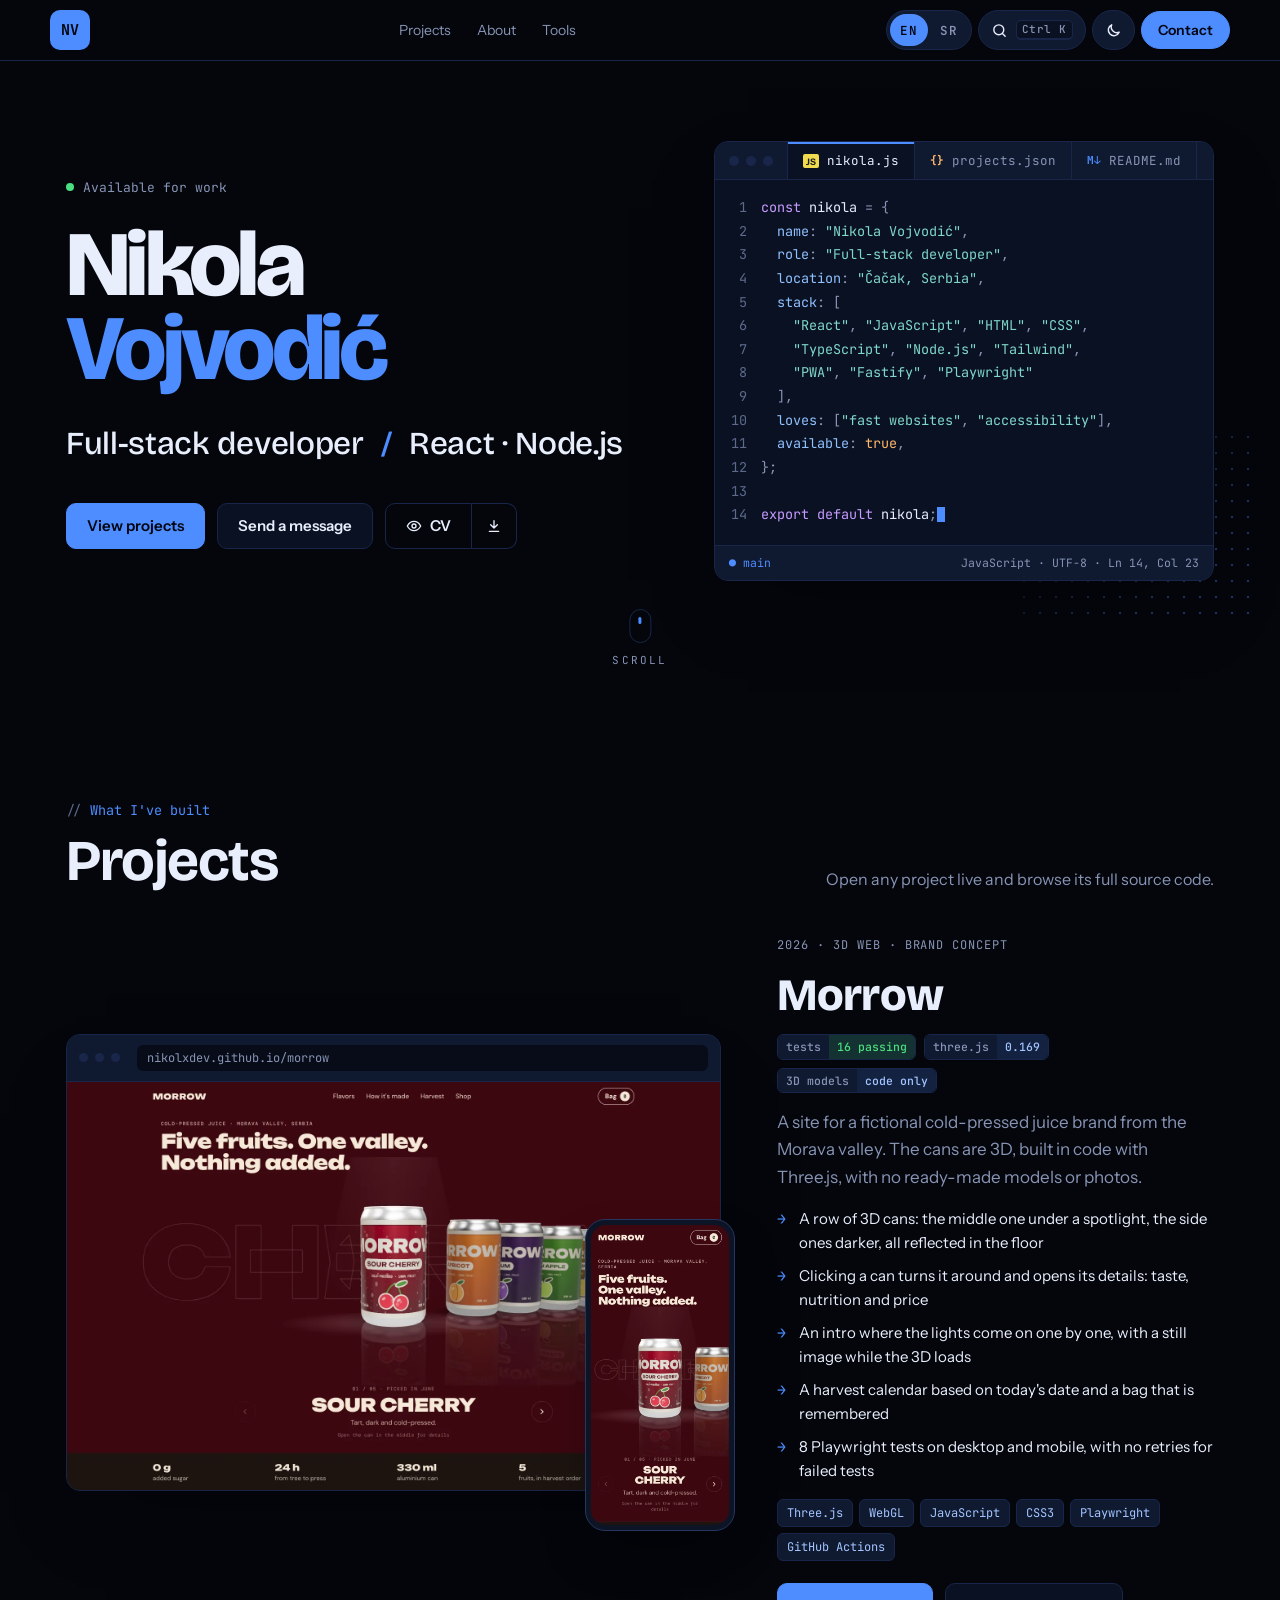
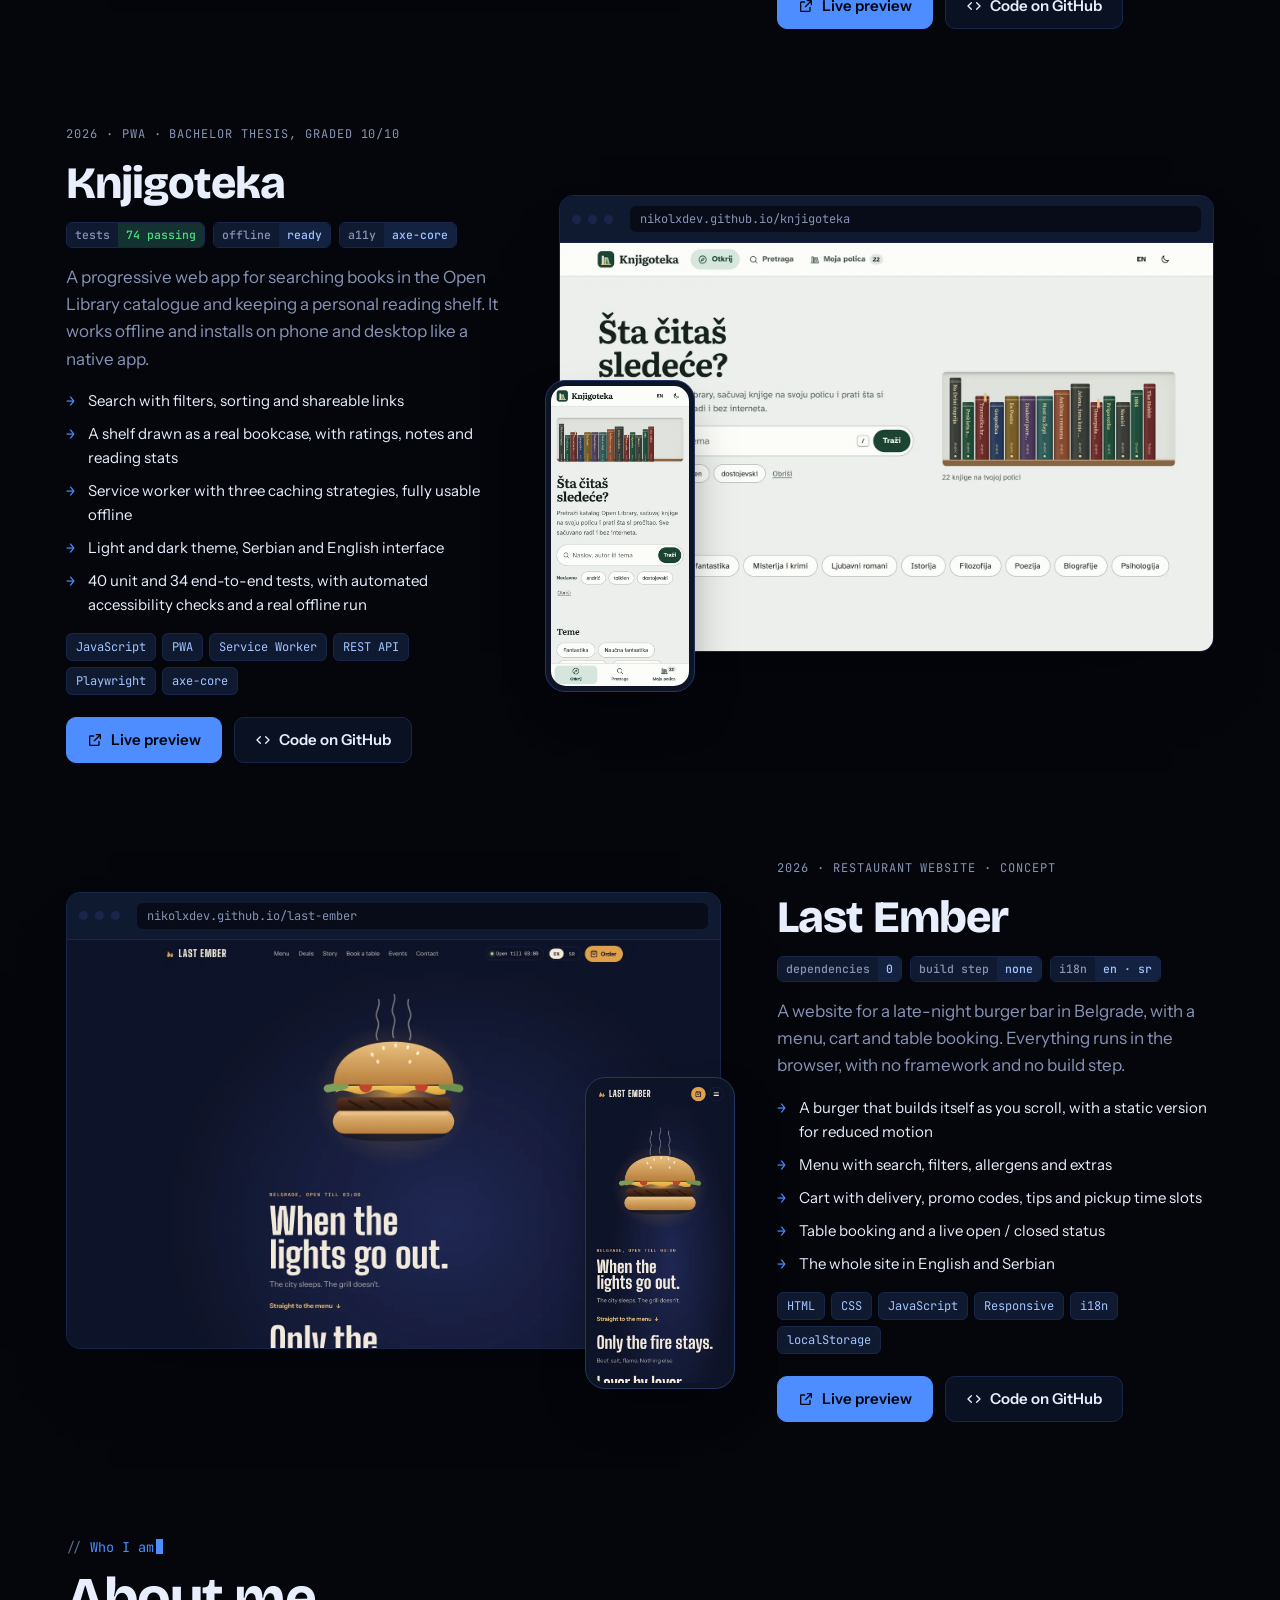
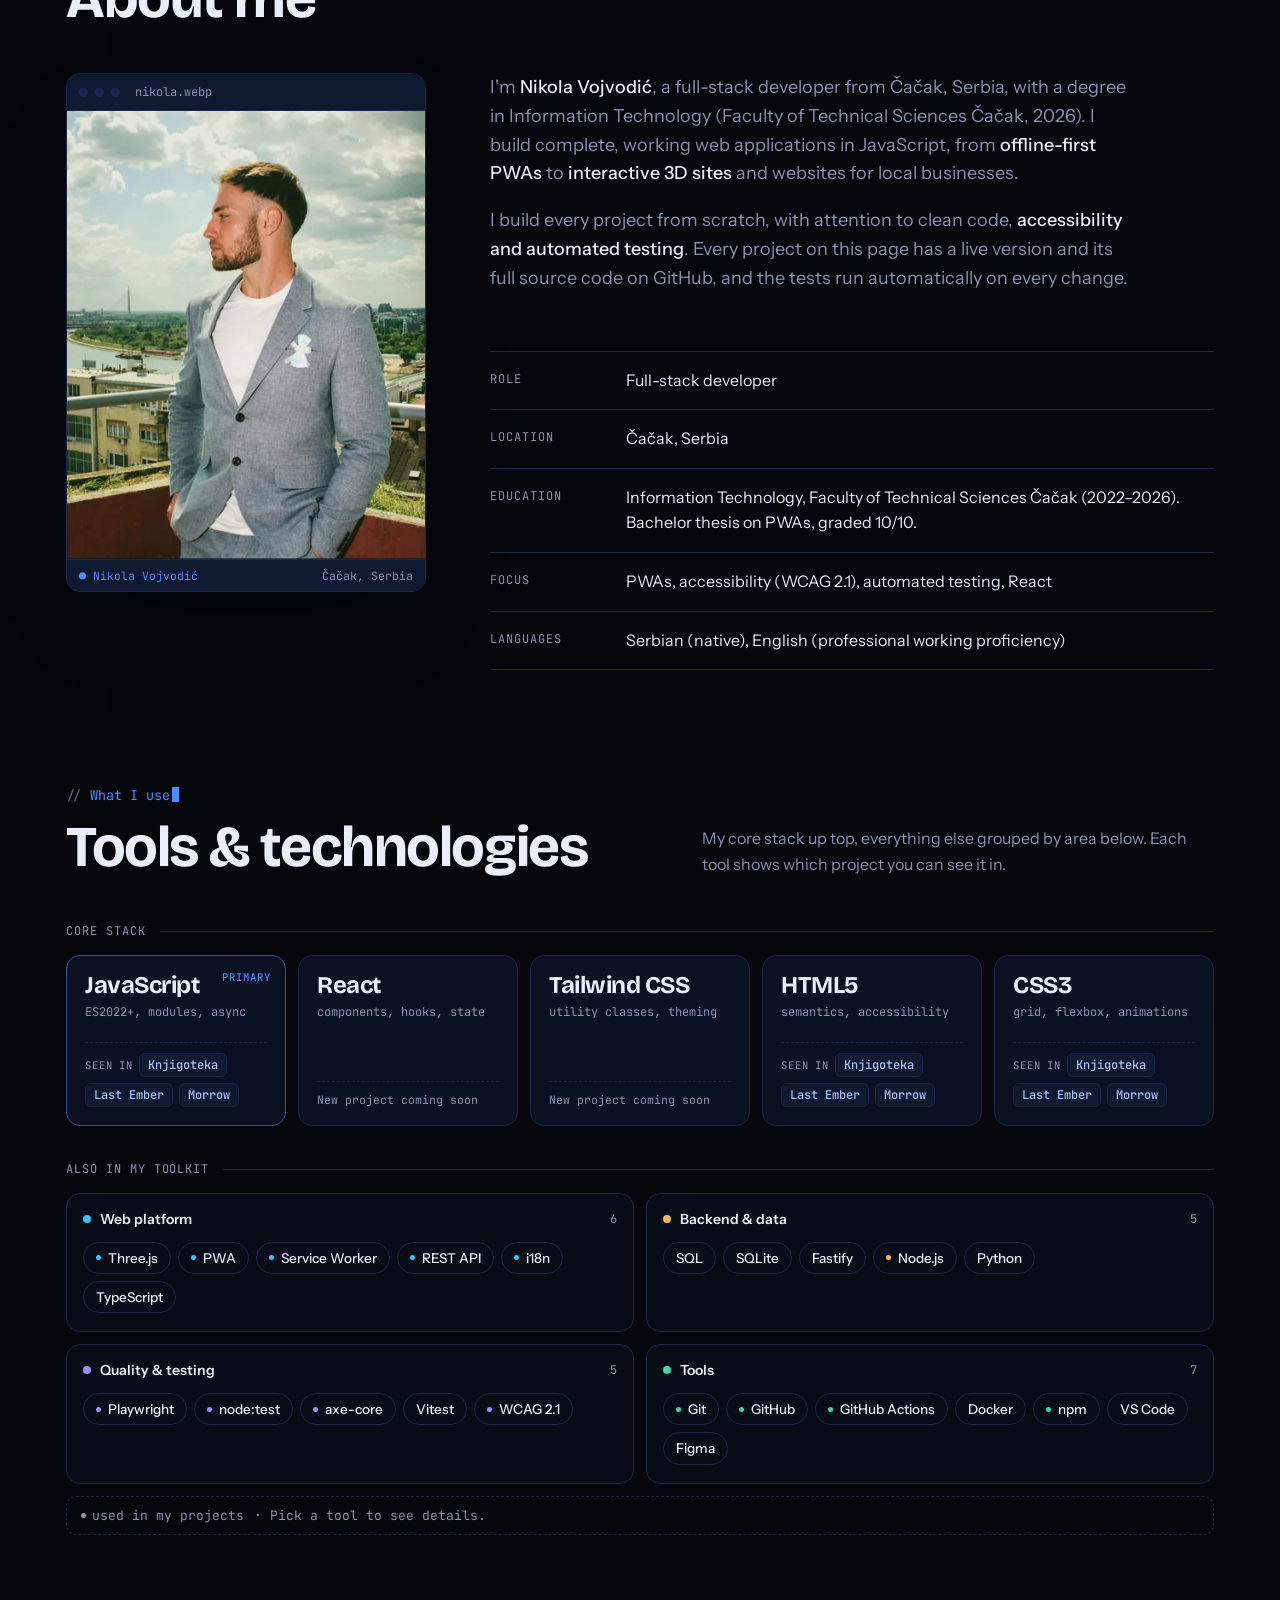
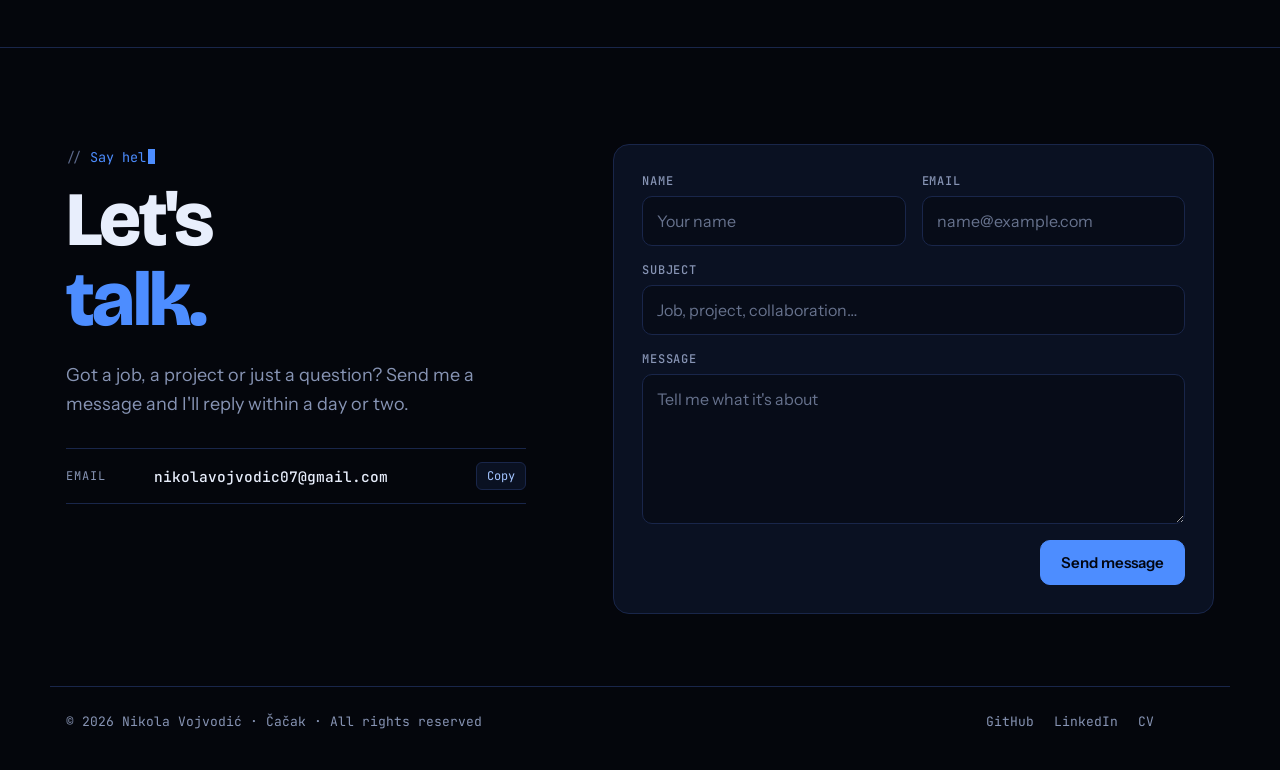
==== index.html @ 1911fdf3 "Update SEO, favicon, CV and README" ====
<!doctype html>
<!-- © 2026 Nikola Vojvodić · https://nikolxdev.github.io/ · All rights reserved, see LICENSE. [nv:75f96b7b26] -->
<html lang="en" data-mode="dark">
<head>
<meta charset="utf-8">
<meta name="viewport" content="width=device-width, initial-scale=1, viewport-fit=cover">
<title>Nikola Vojvodić · Full-stack developer</title>
<meta name="description" content="Nikola Vojvodić, full-stack developer from Serbia. Live projects with full source code: Morrow, Knjigoteka and Last Ember.">
<meta name="google-site-verification" content="Bh3VNy-7oIKd7d5yRuIoPFP2IyiJqs6DtbA2yUwRKV8" />
<meta name="author" content="Nikola Vojvodić">
<meta name="copyright" content="© 2026 Nikola Vojvodić. All rights reserved.">
<link rel="license" href="https://github.com/nikolxdev/nikolxdev.github.io/blob/main/LICENSE">
<link rel="canonical" href="https://nikolxdev.github.io/">
<script type="application/ld+json">
{"@context":"https://schema.org","@type":"WebSite","name":"Nikola Vojvodić","alternateName":"Nikola Vojvodić · Full-stack developer","url":"https://nikolxdev.github.io/","author":{"@type":"Person","name":"Nikola Vojvodić","url":"https://nikolxdev.github.io/","sameAs":["https://github.com/nikolxdev"]},"copyrightHolder":{"@type":"Person","name":"Nikola Vojvodić"},"copyrightYear":2026,"license":"https://github.com/nikolxdev/nikolxdev.github.io/blob/main/LICENSE"}
</script>
<meta property="og:type" content="website">
<meta property="og:site_name" content="Nikola Vojvodić">
<meta property="og:url" content="https://nikolxdev.github.io/">
<meta property="og:title" content="Nikola Vojvodić · Full-stack developer">
<meta property="og:description" content="Nikola Vojvodić, full-stack developer from Serbia. Live projects with full source code: Morrow, Knjigoteka and Last Ember.">
<meta property="og:image" content="https://nikolxdev.github.io/img/og.jpg">
<meta property="og:image:type" content="image/jpeg">
<meta property="og:image:width" content="1200">
<meta property="og:image:height" content="630">
<meta property="og:image:alt" content="Nikola Vojvodić, full-stack developer, with a link to nikolxdev.github.io">
<meta property="og:locale" content="en_US">
<meta property="og:locale:alternate" content="sr_RS">
<meta name="twitter:card" content="summary_large_image">
<meta name="twitter:title" content="Nikola Vojvodić · Full-stack developer">
<meta name="twitter:description" content="Nikola Vojvodić, full-stack developer from Serbia. Live projects with full source code: Morrow, Knjigoteka and Last Ember.">
<meta name="twitter:image" content="https://nikolxdev.github.io/img/og.jpg">
<script>
  (function () {
    var m = "dark";
    try { m = localStorage.getItem("pf-mode") || m; } catch (e) {}
    document.documentElement.setAttribute("data-mode", m);
  })();
</script>
<link rel="icon" href="/favicon.ico" sizes="48x48">
<link rel="icon" href="/favicon.svg" type="image/svg+xml">
<link rel="apple-touch-icon" href="/apple-touch-icon.png">
<link rel="preconnect" href="https://fonts.googleapis.com">
<link rel="preconnect" href="https://fonts.gstatic.com" crossorigin>
<link rel="stylesheet" href="https://fonts.googleapis.com/css2?family=Bricolage+Grotesque:opsz,wght@12..96,500;12..96,700;12..96,800&family=Instrument+Sans:wght@400;500;600&family=JetBrains+Mono:wght@400;500&display=swap">
<link rel="stylesheet" href="css/style.css">
</head>
<body>

<button class="to-top" id="to-top" type="button" aria-label="Nazad na vrh" data-i18n-aria="f.toparia"><svg viewBox="0 0 24 24" fill="none" stroke="currentColor" stroke-width="2.2" stroke-linecap="round" stroke-linejoin="round" aria-hidden="true"><path d="M12 19V5M5 12l7-7 7 7"/></svg></button>
<header class="nav">
  <div class="nav-in">
    <a class="logo" href="#top" aria-label="Nikola Vojvodić, početak" data-i18n-aria="nav.home"><span aria-hidden="true">N<b>V</b></span></a>
    <nav aria-label="Navigacija" data-i18n-aria="nav.aria">
      <ul>
        <li><a href="#projekti" data-i18n="nav.projects">Projekti</a></li>
        <li><a href="#o-meni" data-i18n="nav.about">O meni</a></li>
        <li class="hide-sm"><a href="#alati" data-i18n="nav.tools">Alati</a></li>
      </ul>
    </nav>
    <div class="nav-tools">
      <div class="lang-switch" role="group" aria-label="Language / Jezik">
        <button type="button" data-lang="en" aria-pressed="true" lang="en" title="English">EN</button>
        <button type="button" data-lang="sr" aria-pressed="false" lang="sr-Latn" title="Srpski">SR</button>
      </div>
      <button class="icon-btn cmdk-btn" id="cmdk-btn" type="button" aria-label="Komandna paleta" data-i18n-aria="k.open" aria-haspopup="dialog" aria-keyshortcuts="Control+K Meta+K">
        <svg viewBox="0 0 24 24" fill="none" stroke="currentColor" stroke-width="2" stroke-linecap="round" stroke-linejoin="round" aria-hidden="true"><circle cx="11" cy="11" r="7"/><path d="m20 20-3.5-3.5"/></svg>
        <kbd id="cmdk-kbd" aria-hidden="true">Ctrl K</kbd>
      </button>
      <button class="icon-btn" id="mode-btn" type="button">
        <svg class="moon" viewBox="0 0 24 24" fill="none" stroke="currentColor" stroke-width="2" stroke-linecap="round" stroke-linejoin="round" aria-hidden="true"><path d="M20 14.5A8 8 0 0 1 9.5 4a8 8 0 1 0 10.5 10.5Z"/></svg>
        <svg class="sun" viewBox="0 0 24 24" fill="none" stroke="currentColor" stroke-width="2" stroke-linecap="round" stroke-linejoin="round" aria-hidden="true"><circle cx="12" cy="12" r="4"/><path d="M12 2v2M12 20v2M4.9 4.9l1.4 1.4M17.7 17.7l1.4 1.4M2 12h2M20 12h2M4.9 19.1l1.4-1.4M17.7 6.3l1.4-1.4"/></svg>
      </button>
      <a class="btn primary hire" href="#kontakt" data-i18n="nav.contact">Kontakt</a>
    </div>
  </div>
</header>

<main id="top">
  <section class="hero" id="hero">
    <div class="wrap">
      <div class="hero-in">
        <p class="avail" data-inspect="p.avail" data-ln="10"><i></i><span data-i18n="hero.avail">Dostupan za posao</span></p>
        <h1 class="ime" style="--i:1" data-inspect="h1" data-ln="1">Nikola <span>Vojvodić</span></h1>
        <p class="uloga" style="--i:2" data-inspect="p.role" data-ln="2">Full-stack developer <i aria-hidden="true">/</i> <span class="nw">React · Node.js</span></p>
        <div class="ctas" style="--i:3">
          <a class="btn primary" href="#projekti" data-i18n="hero.cta1">Pogledaj projekte</a>
          <a class="btn" href="#kontakt" data-i18n="hero.cta2">Pošalji poruku</a>
          <span class="split"><a class="btn ghost" href="cv/Nikola_Vojvodic_CV.pdf" target="_blank" rel="noopener"><svg viewBox="0 0 24 24" fill="none" stroke="currentColor" stroke-width="2" stroke-linecap="round" stroke-linejoin="round" aria-hidden="true"><path d="M2 12s3.6-7 10-7 10 7 10 7-3.6 7-10 7S2 12 2 12Z"/><circle cx="12" cy="12" r="3"/></svg><span>CV</span></a><a class="btn ghost icon" href="cv/Nikola_Vojvodic_CV.pdf" download aria-label="Preuzmi CV" data-i18n-aria="cv.dl" title="PDF"><svg viewBox="0 0 24 24" fill="none" stroke="currentColor" stroke-width="2" stroke-linecap="round" stroke-linejoin="round" aria-hidden="true"><path d="M12 4v11M7 10l5 5 5-5M5 20h14"/></svg></a></span>
        </div>
      </div>

      <div class="editor" role="region" aria-label="Editor koda" data-i18n-aria="ed.aria">
        <div class="ed-bar">
          <div class="ed-dots" aria-hidden="true"><i></i><i></i><i></i></div>
          <div class="ed-tabs" role="tablist" aria-label="Fajlovi" data-i18n-aria="ed.files">
            <button class="ed-tab" type="button" role="tab" id="tab-nikola" data-file="nikola" aria-selected="true" aria-controls="ed-panel"><b class="ic-js" aria-hidden="true">JS</b>nikola.js</button>
            <button class="ed-tab" type="button" role="tab" id="tab-projects" data-file="projects" aria-selected="false" aria-controls="ed-panel" tabindex="-1"><b class="ic-json" aria-hidden="true">{}</b>projects.json</button>
            <button class="ed-tab" type="button" role="tab" id="tab-readme" data-file="readme" aria-selected="false" aria-controls="ed-panel" tabindex="-1"><b class="ic-md" aria-hidden="true">M↓</b>README.md</button>
          </div>
        </div>
        <div class="ed-body" id="ed-panel" role="tabpanel" aria-labelledby="tab-nikola" tabindex="0">
          <div class="ed-gutter" id="ed-gutter" aria-hidden="true"></div>
          <pre class="ed-code" id="ed-code"></pre>
        </div>
        <div class="ed-status" aria-hidden="true"><span>● main</span><span id="ed-pos">JavaScript · UTF-8</span></div>
      </div>
    </div>

    <a class="scroll-hint" href="#projekti" aria-label="Scroll" data-i18n-aria="hero.scroll"><span></span><em data-i18n="hero.scrollt">Skroluj</em></a>
  </section>

  <section class="block" id="projekti">
    <div class="wrap">
      <div class="sec-head">
        <div>
          <span class="label blue" data-i18n="proj.eyebrow">Šta sam napravio</span>
          <h2 data-i18n="proj.title">Projekti</h2>
        </div>
        <p data-i18n="proj.lead">Svaki projekat možeš da otvoriš uživo i da pogledaš kompletan izvorni kod.</p>
      </div>

      <div class="projects">
        <article class="proj" id="p-morrow">
          <div class="shots">
            <div class="browser">
              <div class="bar"><i></i><i></i><i></i><span class="url">nikolxdev.github.io/morrow</span></div>
              <img src="img/morrow-desktop.webp" width="1600" height="1000" alt="Morrow" loading="lazy">
            </div>
            <div class="phone"><img src="img/morrow-mobile.webp" width="500" height="1082" alt="Morrow, mobilni prikaz" data-i18n-alt="mo.altm" loading="lazy"></div>
          </div>
          <div class="proj-info">
            <span class="label" data-i18n="mo.meta">2026 · 3D web · koncept brenda</span>
            <h3>Morrow</h3>
            <div class="badges">
              <a class="badge" href="https://github.com/nikolxdev/morrow/actions" target="_blank" rel="noopener" title="GitHub Actions"><span>tests</span><span>16 passing</span></a>
              <span class="badge info"><span>three.js</span><span>0.169</span></span>
              <span class="badge info"><span>3D models</span><span>code only</span></span>
            </div>
            <p data-i18n="mo.desc">Sajt za izmišljeni brend hladno ceđenih sokova iz doline Morave. Limenke su 3D, napravljene u kodu sa Three.js, bez gotovih modela i bez fotografija.</p>
            <ul class="feat">
              <li data-i18n="mo.f1">Red 3D limenki: srednja je pod svetlom, bočne su tamnije, a sve se ogledaju u podu</li>
              <li data-i18n="mo.f2">Klik na limenku je okreće i otvara detalje: ukus, nutritivne vrednosti i cenu</li>
              <li data-i18n="mo.f3">Uvod u kome se svetla pale jedno po jedno, uz sliku dok se 3D učitava</li>
              <li data-i18n="mo.f4">Kalendar berbe po današnjem datumu i korpa koja se pamti</li>
              <li data-i18n="mo.f5">8 Playwright testova na računaru i telefonu, bez ponovnog pokretanja palih testova</li>
            </ul>
            <div class="tags">
              <span class="tag">Three.js</span><span class="tag">WebGL</span><span class="tag">JavaScript</span>
              <span class="tag">CSS3</span><span class="tag">Playwright</span><span class="tag">GitHub Actions</span>
            </div>
            <div class="ctas">
              <a class="btn primary" href="https://nikolxdev.github.io/morrow/" target="_blank" rel="noopener">
                <svg viewBox="0 0 24 24" fill="none" stroke="currentColor" stroke-width="2" stroke-linecap="round" stroke-linejoin="round" aria-hidden="true"><path d="M14 4h6v6M20 4l-9 9M18 14v5a1 1 0 0 1-1 1H5a1 1 0 0 1-1-1V7a1 1 0 0 1 1-1h5"/></svg>
                <span data-i18n="btn.live">Live pregled</span>
              </a>
              <a class="btn" href="https://github.com/nikolxdev/morrow" target="_blank" rel="noopener">
                <svg viewBox="0 0 24 24" fill="none" stroke="currentColor" stroke-width="2" stroke-linecap="round" stroke-linejoin="round" aria-hidden="true"><path d="M8 7l-5 5 5 5M16 7l5 5-5 5"/></svg>
                <span data-i18n="btn.gh">Kod na GitHubu</span>
              </a>
            </div>
          </div>
        </article>

        <article class="proj flip" id="p-knjigoteka">
          <div class="shots">
            <div class="browser">
              <div class="bar"><i></i><i></i><i></i><span class="url">nikolxdev.github.io/knjigoteka</span></div>
              <img src="img/knjigoteka-desktop.webp" width="1600" height="1000" alt="Knjigoteka" loading="lazy">
            </div>
            <div class="phone"><img src="img/knjigoteka-mobile.webp" width="500" height="1082" alt="Knjigoteka, mobilni prikaz" data-i18n-alt="k.altm" loading="lazy"></div>
          </div>
          <div class="proj-info">
            <span class="label" data-i18n="k.meta">2026 · PWA · diplomski rad, ocena 10</span>
            <h3>Knjigoteka</h3>
            <div class="badges">
              <a class="badge" href="https://github.com/nikolxdev/knjigoteka/actions" target="_blank" rel="noopener" title="GitHub Actions"><span>tests</span><span>74 passing</span></a>
              <span class="badge info"><span>offline</span><span>ready</span></span>
              <span class="badge info"><span>a11y</span><span>axe-core</span></span>
            </div>
            <p data-i18n="k.desc">Progresivna web aplikacija za pretragu knjiga iz kataloga Open Library i vođenje lične police. Radi bez interneta i instalira se na telefon i računar kao prava aplikacija.</p>
            <ul class="feat">
              <li data-i18n="k.f1">Pretraga sa filterima, sortiranjem i deljivim linkovima</li>
              <li data-i18n="k.f2">Polica nacrtana kao prava biblioteka, sa ocenama, beleškama i statistikom čitanja</li>
              <li data-i18n="k.f3">Service worker sa tri strategije keširanja, potpuno upotrebljiva bez interneta</li>
              <li data-i18n="k.f4">Svetla i tamna tema, srpski i engleski interfejs</li>
              <li data-i18n="k.f5">40 unit i 34 end-to-end testa, uz automatsku proveru pristupačnosti i pravi offline test</li>
            </ul>
            <div class="tags">
              <span class="tag">JavaScript</span><span class="tag">PWA</span><span class="tag">Service Worker</span>
              <span class="tag">REST API</span><span class="tag">Playwright</span><span class="tag">axe-core</span>
            </div>
            <div class="ctas">
              <a class="btn primary" href="https://nikolxdev.github.io/knjigoteka/" target="_blank" rel="noopener">
                <svg viewBox="0 0 24 24" fill="none" stroke="currentColor" stroke-width="2" stroke-linecap="round" stroke-linejoin="round" aria-hidden="true"><path d="M14 4h6v6M20 4l-9 9M18 14v5a1 1 0 0 1-1 1H5a1 1 0 0 1-1-1V7a1 1 0 0 1 1-1h5"/></svg>
                <span data-i18n="btn.live">Live pregled</span>
              </a>
              <a class="btn" href="https://github.com/nikolxdev/knjigoteka" target="_blank" rel="noopener">
                <svg viewBox="0 0 24 24" fill="none" stroke="currentColor" stroke-width="2" stroke-linecap="round" stroke-linejoin="round" aria-hidden="true"><path d="M8 7l-5 5 5 5M16 7l5 5-5 5"/></svg>
                <span data-i18n="btn.gh">Kod na GitHubu</span>
              </a>
            </div>
          </div>
        </article>

        <article class="proj" id="p-last-ember">
          <div class="shots">
            <div class="browser">
              <div class="bar"><i></i><i></i><i></i><span class="url">nikolxdev.github.io/last-ember</span></div>
              <img src="img/last-ember-desktop.webp" width="1600" height="1000" alt="Last Ember" loading="lazy">
            </div>
            <div class="phone"><img src="img/last-ember-mobile.webp" width="500" height="1082" alt="Last Ember, mobilni prikaz" data-i18n-alt="le.altm" loading="lazy"></div>
          </div>
          <div class="proj-info">
            <span class="label" data-i18n="le.meta">2026 · sajt za restoran · koncept</span>
            <h3>Last Ember</h3>
            <div class="badges">
              <span class="badge info"><span>dependencies</span><span>0</span></span>
              <span class="badge info"><span>build step</span><span>none</span></span>
              <span class="badge info"><span>i18n</span><span>en · sr</span></span>
            </div>
            <p data-i18n="le.desc">Sajt za noćni burger bar u Beogradu, sa menijem, korpom i rezervacijom stola. Sve radi u browseru, bez frejmvorka i bez build koraka.</p>
            <ul class="feat">
              <li data-i18n="le.f1">Burger koji se slaže dok skroluješ, uz statičnu verziju za smanjen pokret</li>
              <li data-i18n="le.f2">Meni sa pretragom, filterima, alergenima i dodacima</li>
              <li data-i18n="le.f3">Korpa sa dostavom, promo kodovima, bakšišem i terminima preuzimanja</li>
              <li data-i18n="le.f4">Rezervacija stola i status „otvoreno / zatvoreno” uživo</li>
              <li data-i18n="le.f5">Ceo sajt na engleskom i srpskom</li>
            </ul>
            <div class="tags">
              <span class="tag">HTML</span><span class="tag">CSS</span><span class="tag">JavaScript</span>
              <span class="tag">Responsive</span><span class="tag">i18n</span><span class="tag">localStorage</span>
            </div>
            <div class="ctas">
              <a class="btn primary" href="https://nikolxdev.github.io/last-ember/" target="_blank" rel="noopener">
                <svg viewBox="0 0 24 24" fill="none" stroke="currentColor" stroke-width="2" stroke-linecap="round" stroke-linejoin="round" aria-hidden="true"><path d="M14 4h6v6M20 4l-9 9M18 14v5a1 1 0 0 1-1 1H5a1 1 0 0 1-1-1V7a1 1 0 0 1 1-1h5"/></svg>
                <span data-i18n="btn.live">Live pregled</span>
              </a>
              <a class="btn" href="https://github.com/nikolxdev/last-ember" target="_blank" rel="noopener">
                <svg viewBox="0 0 24 24" fill="none" stroke="currentColor" stroke-width="2" stroke-linecap="round" stroke-linejoin="round" aria-hidden="true"><path d="M8 7l-5 5 5 5M16 7l5 5-5 5"/></svg>
                <span data-i18n="btn.gh">Kod na GitHubu</span>
              </a>
            </div>
          </div>
        </article>
      </div>
    </div>
  </section>

  <section class="block" id="o-meni">
    <div class="wrap">
      <div class="sec-head">
        <div>
          <span class="label blue" data-i18n="ab.eyebrow">Ko sam</span>
          <h2 data-i18n="ab.title">O meni</h2>
        </div>
      </div>
      <div class="about">
        <figure class="photo">
          <div class="bar" aria-hidden="true"><i></i><i></i><i></i><span>nikola.webp</span></div>
          <div class="ph-img">
            <img src="img/nikola.webp" srcset="img/nikola-sm.webp 420w, img/nikola.webp 720w" sizes="(max-width: 860px) min(360px, 100vw), 360px"
              width="720" height="900" alt="Nikola Vojvodić" loading="lazy" decoding="async">
          </div>
          <figcaption><span>● Nikola Vojvodić</span><span data-i18n="ab.v2">Čačak, Srbija</span></figcaption>
        </figure>
        <div class="about-main">
        <div class="about-text">
          <p data-i18n="ab.p1">Ja sam <strong>Nikola Vojvodić</strong>, full-stack developer iz Čačka i diplomirani inženjer informacionih tehnologija (FTN Čačak, 2026). Pravim kompletne, funkcionalne web aplikacije u JavaScript-u, od <strong>offline-first PWA</strong> aplikacija do <strong>interaktivnih 3D sajtova</strong> i sajtova za lokale.</p>
          <p data-i18n="ab.p2">Svaki projekat pravim od nule, sa pažnjom na čist kod, <strong>pristupačnost i automatske testove</strong>. Svaki projekat na ovoj stranici ima verziju uživo i kompletan kod na GitHubu, a testovi se automatski pokreću pri svakoj izmeni.</p>
        </div>
        <dl class="facts">
          <div><dt data-i18n="ab.k1">Uloga</dt><dd data-i18n="ab.v1">Full-stack developer</dd></div>
          <div><dt data-i18n="ab.k2">Lokacija</dt><dd data-i18n="ab.v2">Čačak, Srbija</dd></div>
          <div><dt data-i18n="ab.k6">Obrazovanje</dt><dd data-i18n="ab.v6">Informacione tehnologije, Fakultet tehničkih nauka Čačak (2022–2026). Diplomski rad o PWA aplikacijama, ocena 10.</dd></div>
          <div><dt data-i18n="ab.k3">Fokus</dt><dd data-i18n="ab.v3">PWA, pristupačnost (WCAG 2.1), automatsko testiranje, React</dd></div>
          <div><dt data-i18n="ab.k4">Jezici</dt><dd data-i18n="ab.v4">Srpski (maternji), engleski (profesionalni nivo)</dd></div>
        </dl>
        </div>
      </div>
    </div>
  </section>

  <section class="block" id="alati">
    <div class="wrap">
      <div class="sec-head">
        <div>
          <span class="label blue" data-i18n="t.eyebrow">Šta koristim</span>
          <h2 data-i18n="t.title">Alati i tehnologije</h2>
        </div>
        <p data-i18n="t.lead">Glavni stack na vrhu, ispod sve ostalo po oblastima. Uz svaki alat piše u kom projektu ga možeš videti.</p>
      </div>
      <div class="ptable" id="ptable"></div>
    </div>
  </section>

  <section class="contact" id="kontakt">
    <div class="wrap">
      <div>
        <span class="label blue" data-i18n="c.eyebrow">Javi se</span>
        <h2 data-i18n="c.title">Hajde da<br><span>pričamo.</span></h2>
        <p class="lead" data-i18n="c.lead">Imaš posao, projekat ili samo pitanje? Pošalji poruku i odgovoriću u roku od jednog do dva dana.</p>
        <div class="mail-row"><span class="label">Email</span><code id="mail">nikolavojvodic07@gmail.com</code><button type="button" id="copy-mail" data-i18n="c.copy">Kopiraj</button></div>
      </div>
      <form id="contact-form" action="https://formspree.io/f/mppqglyp" method="POST" novalidate>
        <div class="row2">
          <div class="field">
            <label for="f-name" data-i18n="c.name">Ime</label>
            <input id="f-name" name="ime" type="text" autocomplete="name" placeholder="Tvoje ime" data-i18n-ph="c.nameph" required>
          </div>
          <div class="field">
            <label for="f-email">Email</label>
            <input id="f-email" name="email" type="email" autocomplete="email" placeholder="ime@primer.com" data-i18n-ph="c.emailph" required>
          </div>
        </div>
        <div class="field">
          <label for="f-subject" data-i18n="c.subj">Tema</label>
          <input id="f-subject" name="tema" type="text" placeholder="Posao, projekat, saradnja…" data-i18n-ph="c.subjph">
        </div>
        <div class="field">
          <label for="f-msg" data-i18n="c.msg">Poruka</label>
          <textarea id="f-msg" name="poruka" placeholder="Napiši o čemu se radi" data-i18n-ph="c.msgph" required></textarea>
        </div>
        <input type="hidden" name="_subject" value="Nova poruka sa portfolija">
        <div class="hp" aria-hidden="true"><label for="f-gotcha">-</label><input id="f-gotcha" type="text" name="_gotcha" tabindex="-1" autocomplete="off"></div>
        <div class="form-foot">
          <p class="form-msg" id="form-msg" role="status" aria-live="polite"></p>
          <button class="btn primary" id="f-submit" type="submit" data-i18n="c.send">Pošalji poruku</button>
        </div>
      </form>
    </div>
  </section>
</main>

<footer><div class="wrap"><span>© 2026 Nikola Vojvodić · Čačak · All rights reserved</span><span class="f-links"><a href="https://github.com/nikolxdev" target="_blank" rel="noopener">GitHub</a><a href="https://www.linkedin.com/in/nikola-vojvodi%C4%87-324a79419" target="_blank" rel="noopener">LinkedIn</a><a href="cv/Nikola_Vojvodic_CV.pdf" target="_blank" rel="noopener">CV</a></span></div></footer>

<dialog class="cmdk" id="cmdk" aria-label="Komandna paleta" data-i18n-aria="k.title">
  <div class="cmdk-search">
    <svg viewBox="0 0 24 24" fill="none" stroke="currentColor" stroke-width="2" stroke-linecap="round" stroke-linejoin="round" aria-hidden="true"><circle cx="11" cy="11" r="7"/><path d="m20 20-3.5-3.5"/></svg>
    <input id="cmdk-q" type="text" role="combobox" aria-expanded="true" aria-controls="cmdk-list" aria-autocomplete="list" autocomplete="off" spellcheck="false"
      placeholder="Ukucaj komandu ili traži…" data-i18n-ph="k.ph" aria-label="Pretraga komandi" data-i18n-aria="k.qaria">
    <kbd aria-hidden="true">Esc</kbd>
  </div>
  <ul class="cmdk-list" id="cmdk-list" role="listbox" aria-label="Komande" data-i18n-aria="k.list"></ul>
  <div class="cmdk-foot" aria-hidden="true">
    <span><kbd>↑</kbd><kbd>↓</kbd> <span data-i18n="k.move">pomeri</span></span>
    <span><kbd>Enter</kbd> <span data-i18n="k.run">otvori</span></span>
    <span><kbd>Esc</kbd> <span data-i18n="k.close">zatvori</span></span>
  </div>
</dialog>
<div class="toast" id="toast" role="status" aria-live="polite"></div>

<script src="js/main.js"></script>
</body>
</html>
---- css/style.css ----
/* © 2026 Nikola Vojvodić · https://nikolxdev.github.io/ · All rights reserved, see LICENSE. [nv:75f96b7b26] */

:root {
  --bg: #04060c;
  --bg-2: #070c18;
  --surface: #0a1122;
  --surface-2: #0f1a31;
  --line: #19264a;
  --fg: #e8eefc;
  --muted: #8794b4;
  --blue: #4d8dff;
  --blue-soft: #a3c4ff;
  --blue-ink: #020611;
  --ok: #4ade80;
  --err: #ff7a85;
  --shadow: rgba(0, 0, 0, .5);
  --syn-kw: #c79bff;
  --syn-prop: #8fc1ff;
  --syn-str: #7fd8c9;
  --syn-lit: #ffb86b;
  --syn-com: #5d6a8c;
  --syn-punc: #8794b4;
  --c-web: #38c6f4;
  --c-qa: #a08cff;
  --c-tool: #3fd6a6;
  --c-data: #ffb35c;
  --f-display: "Bricolage Grotesque", "Arial Narrow", system-ui, sans-serif;
  --f-body: "Instrument Sans", system-ui, -apple-system, "Segoe UI", sans-serif;
  --f-mono: "JetBrains Mono", ui-monospace, "SFMono-Regular", Menlo, Consolas, monospace;
  color-scheme: dark;
}
:root[data-mode="light"] {
  --bg: #f4f7fd;
  --bg-2: #eaf0fa;
  --surface: #ffffff;
  --surface-2: #e8eef9;
  --line: #d3dcee;
  --fg: #0a1226;
  --muted: #56627f;
  --blue: #1f5fe0;
  --blue-soft: #1a4cb8;
  --blue-ink: #ffffff;
  --ok: #16a34a;
  --err: #cf2539;
  --shadow: rgba(20, 50, 120, .18);
  --syn-kw: #8a3ffc;
  --syn-prop: #1f5fe0;
  --syn-str: #0d7a6b;
  --syn-lit: #b45309;
  --syn-com: #8792ad;
  --syn-punc: #56627f;
  --c-web: #0a87b8;
  --c-qa: #6a4fe0;
  --c-tool: #0f8f6a;
  --c-data: #b4610a;
  color-scheme: light;
}

* { box-sizing: border-box; }
html { scroll-behavior: smooth; }
body {
  margin: 0; background: var(--bg); color: var(--fg);
  font-family: var(--f-body); font-size: 16px; line-height: 1.6;
  transition: background .3s, color .3s;
}
body::before { content: ""; position: fixed; inset: 0 0 auto; height: env(safe-area-inset-top, 0px); z-index: 10; background: var(--bg); }
img { max-width: 100%; height: auto; display: block; }
a { color: inherit; }
:focus-visible { outline: 2px solid var(--blue); outline-offset: 3px; border-radius: 6px; }
h1, h2, h3 { font-family: var(--f-display); text-wrap: balance; margin: 0; line-height: 1.04; }
.wrap {
  max-width: 1180px; margin: 0 auto;
  padding-left: max(16px, env(safe-area-inset-left, 0px));
  padding-right: max(16px, env(safe-area-inset-right, 0px));
}
.label { font-family: var(--f-mono); font-size: 12px; letter-spacing: .08em; text-transform: uppercase; color: var(--muted); }
.label.blue { color: var(--blue); font-size: 13.5px; letter-spacing: 0; text-transform: none; }
.label.blue::before { content: "// "; color: var(--syn-com); }
kbd { font: 500 11px/1 var(--f-mono); padding: 3px 5px; border-radius: 5px; border: 1px solid var(--line); border-bottom-width: 2px;
  background: var(--surface); color: var(--muted); }

.pre { opacity: 0; transform: translateY(28px); }
.reveal { transition: opacity .8s cubic-bezier(.2,.7,.2,1), transform .8s cubic-bezier(.2,.7,.2,1); }

.btn { display: inline-flex; align-items: center; justify-content: center; gap: 8px; font: 600 15px/1 var(--f-body); text-decoration: none;
  padding: 14px 20px; border-radius: 10px; border: 1px solid var(--line); background: var(--surface); color: var(--fg); cursor: pointer;
  transition: transform .2s, background .2s, border-color .2s; }
.btn:hover { border-color: var(--blue); transform: translateY(-1px); }
.btn.primary { background: var(--blue); color: var(--blue-ink); border-color: var(--blue); }
.btn.primary:hover { background: var(--blue-soft); border-color: var(--blue-soft); }
.btn.ghost { background: transparent; }
.btn svg { width: 16px; height: 16px; flex: none; }
.btn[disabled] { opacity: .6; cursor: progress; transform: none; }
.split { display: inline-flex; }
.split .btn:first-child { border-radius: 10px 0 0 10px; }
.split .btn.icon { border-radius: 0 10px 10px 0; border-left: 0; padding-inline: 14px; }
.ctas { display: flex; flex-wrap: wrap; gap: 12px; }

header.nav {
  position: sticky; top: env(safe-area-inset-top, 0px); z-index: 9;
  background: var(--bg); border-bottom: 1px solid var(--line);
  padding-left: max(16px, env(safe-area-inset-left, 0px));
  padding-right: max(16px, env(safe-area-inset-right, 0px));
}
.nav-in { max-width: 1180px; margin: 0 auto; padding: 10px 0; display: flex; align-items: center; justify-content: space-between; gap: 10px; }
.logo { display: grid; place-items: center; width: 40px; height: 40px; flex: none; border-radius: 10px; text-decoration: none;
  background: var(--blue); transition: background .2s; }
.logo:hover { background: var(--blue-soft); }
.logo span { font: 700 15px/1 var(--f-mono); letter-spacing: -.02em; color: var(--blue-ink); }
.logo span b { font-weight: 700; }
.nav ul { list-style: none; display: flex; gap: 2px; margin: 0; padding: 0; font-size: 14px; }
.nav ul a { position: relative; display: block; text-decoration: none; color: var(--muted); padding: 8px 12px; transition: color .2s; }
.nav ul a::after { content: ""; position: absolute; left: 12px; right: 12px; bottom: 3px; height: 2px; border-radius: 2px;
  background: var(--blue); transform: scaleX(0); transform-origin: left; transition: transform .3s cubic-bezier(.2,.7,.2,1); }
.nav ul a:hover, .nav ul a[aria-current="true"] { color: var(--fg); }
.nav ul a:hover::after, .nav ul a[aria-current="true"]::after { transform: scaleX(1); }
.nav-tools { display: flex; align-items: center; gap: 6px; }
.icon-btn { height: 40px; min-width: 40px; padding: 0 12px; display: inline-flex; align-items: center; justify-content: center; gap: 6px;
  border-radius: 999px; border: 1px solid var(--line); background: var(--surface-2); color: var(--fg); cursor: pointer;
  font: 600 13px var(--f-mono); letter-spacing: .04em; transition: border-color .2s; }
.icon-btn:hover { border-color: var(--blue); }
.icon-btn svg { width: 17px; height: 17px; }
.icon-btn .sun { display: none; }
:root[data-mode="light"] .icon-btn .sun { display: block; }
:root[data-mode="light"] .icon-btn .moon { display: none; }
.cmdk-btn kbd { margin-left: 2px; }
.lang-switch { display: inline-flex; height: 40px; padding: 3px; gap: 2px; border-radius: 999px; border: 1px solid var(--line); background: var(--surface-2); }
.lang-switch button { min-width: 38px; padding: 0 10px; border: 0; border-radius: 999px; background: transparent; color: var(--muted);
  font: 600 12.5px var(--f-mono); letter-spacing: .04em; cursor: pointer; transition: background .2s, color .2s; }
.lang-switch button:hover { color: var(--fg); }
.lang-switch button[aria-pressed="true"] { background: var(--blue); color: var(--blue-ink); }
.nav .hire { padding: 11px 16px; border-radius: 999px; font-size: 14px; }
@media (max-width: 900px) { .cmdk-btn kbd { display: none; } .cmdk-btn { padding: 0; } }
@media (max-width: 820px) { .nav ul .hide-sm { display: none; } }
@media (max-width: 620px) { .nav ul { display: none; } }
@media (max-width: 380px) { .nav .hire { display: none; } }

.to-top { position: fixed; z-index: 8; width: 46px; height: 46px; border-radius: 50%; display: grid; place-items: center; cursor: pointer;
  right: calc(20px + env(safe-area-inset-right, 0px)); bottom: calc(20px + env(safe-area-inset-bottom, 0px));
  border: 1px solid var(--line); background: var(--surface); color: var(--fg); box-shadow: 0 12px 30px -12px var(--shadow);
  opacity: 0; transform: translateY(14px) scale(.9); pointer-events: none; transition: opacity .3s, transform .3s, border-color .2s; }
.to-top.show { opacity: 1; transform: none; pointer-events: auto; }
.to-top:hover { border-color: var(--blue); color: var(--blue); }
.to-top svg { width: 18px; height: 18px; }

.hero { position: relative; overflow: hidden; }
.hero .wrap { position: relative; z-index: 2; padding-block: 80px 112px; display: grid; grid-template-columns: minmax(0, 1fr) minmax(0, 500px); gap: 56px; align-items: center; }
.hero .wrap::before { content: ""; position: absolute; z-index: -1; right: -26px; bottom: 74px; width: 240px; height: 190px; pointer-events: none;
  background: radial-gradient(var(--blue) 1.3px, transparent 1.6px) 0 0 / 16px 16px; opacity: .35;
  -webkit-mask-image: linear-gradient(135deg, transparent 15%, #000 70%); mask-image: linear-gradient(135deg, transparent 15%, #000 70%); }
.hero-in > * { animation: rise .9s cubic-bezier(.2,.7,.2,1) both; animation-delay: calc(var(--i, 0) * 90ms + 80ms); }
@keyframes rise { from { opacity: 0; transform: translateY(22px); } }
.avail { margin: 0; display: inline-flex; align-items: center; gap: 9px; font: 13px var(--f-mono); color: var(--muted); }
.avail i { width: 8px; height: 8px; border-radius: 50%; background: var(--ok); }
.ime { margin: 24px 0 20px; font-size: clamp(3rem, 7.2vw, 6.3rem); font-weight: 800; letter-spacing: -.04em; line-height: .92; }
.ime span { display: block; padding-bottom: .06em; color: var(--blue); }
.uloga { margin: 0 0 34px; font-family: var(--f-display); font-size: clamp(1.4rem, 2.6vw, 2rem); font-weight: 500; letter-spacing: -.01em; }
.uloga i { font-style: normal; color: var(--blue); margin: 0 .3em; }
.uloga .nw { white-space: nowrap; }
.scroll-hint { position: absolute; z-index: 2; left: 50%; bottom: 26px; transform: translateX(-50%); display: flex; flex-direction: column; align-items: center; gap: 10px;
  font: 11px var(--f-mono); letter-spacing: .2em; text-transform: uppercase; color: var(--muted); text-decoration: none; }
.scroll-hint em { font-style: normal; }
.scroll-hint span { position: relative; width: 22px; height: 34px; border-radius: 12px; border: 1.5px solid var(--line); }
.scroll-hint span::after { content: ""; position: absolute; left: 50%; top: 7px; width: 3px; height: 7px; margin-left: -1.5px; border-radius: 2px; background: var(--blue);
  animation: wheel 1.8s ease-in-out infinite; }
@keyframes wheel { 0% { opacity: 0; transform: translateY(0); } 30% { opacity: 1; } 100% { opacity: 0; transform: translateY(12px); } }
@media (max-width: 940px) { .hero .wrap { grid-template-columns: 1fr; gap: 44px; padding-block: 64px 104px; } .hero .wrap::before { display: none; } }

.editor { background: var(--surface); border: 1px solid var(--line); border-radius: 14px; overflow: hidden;
  font: 13.5px/1.75 var(--f-mono); box-shadow: 0 34px 80px -34px var(--shadow); }
.ed-bar { display: flex; background: var(--surface-2); border-bottom: 1px solid var(--line); }
.ed-dots { display: flex; align-items: center; gap: 7px; padding: 0 14px; }
.ed-dots i { width: 10px; height: 10px; border-radius: 50%; background: var(--line); }
.ed-tabs { display: flex; min-width: 0; overflow-x: auto; scrollbar-width: none; }
.ed-tab { display: flex; align-items: center; gap: 8px; flex: none; padding: 10px 15px; cursor: pointer;
  font: 12.5px var(--f-mono); color: var(--muted); background: transparent; border: 0; border-right: 1px solid var(--line); transition: color .2s; }
.ed-tab:first-child { border-left: 1px solid var(--line); }
.ed-tab:hover { color: var(--fg); }
.ed-tab[aria-selected="true"] { background: var(--surface); color: var(--fg); box-shadow: inset 0 2px 0 var(--blue); }
.ed-tab:focus-visible { outline-offset: -3px; }
.ed-tab b { font: 700 11px/1 var(--f-mono); }
.ed-tab .ic-js { font: 800 9px/1 var(--f-body); padding: 3px 3px 2px; border-radius: 2px; background: #f0db4f; color: #1a1a1a; }
.ed-tab .ic-json { color: var(--syn-lit); }
.ed-tab .ic-md { color: var(--blue); }
.ed-body { display: grid; grid-template-columns: auto minmax(0, 1fr); padding: 16px 0 18px; overflow-x: auto; min-height: calc(14 * 1.75em + 34px); }
.ed-body:focus-visible { outline-offset: -3px; }
.ed-body.swap .ed-code { animation: swap .28s ease-out; }
@keyframes swap { from { opacity: 0; transform: translateY(5px); } }
.ed-gutter { padding: 0 14px 0 16px; text-align: right; color: var(--syn-com); user-select: none; }
.ed-gutter span { display: block; }
.ed-code { margin: 0; padding-right: 18px; white-space: pre; color: var(--fg); font: inherit; }
.ed-code .ln { display: block; min-height: 1.75em; margin-right: -18px; padding-right: 18px; transition: background .15s; }
.ed-code .k { color: var(--syn-kw); }
.ed-code .p { color: var(--syn-prop); }
.ed-code .s { color: var(--syn-str); }
.ed-code .l { color: var(--syn-lit); }
.ed-code .c { color: var(--syn-com); font-style: italic; }
.ed-code .u { color: var(--syn-punc); }
.ed-code .h { color: var(--syn-kw); font-weight: 600; }
.ed-code a { text-decoration: underline; text-decoration-color: color-mix(in srgb, currentColor 40%, transparent); text-underline-offset: 3px; }
.ed-code a:hover { text-decoration-color: currentColor; background: color-mix(in srgb, var(--blue) 14%, transparent); border-radius: 3px; }
.ed-status { display: flex; justify-content: space-between; gap: 12px; padding: 7px 14px; font-size: 11.5px; color: var(--muted);
  border-top: 1px solid var(--line); background: var(--surface-2); }
.ed-status span:first-child { color: var(--blue); }
.cursor { display: inline-block; width: 8px; height: 1.15em; vertical-align: -3px; background: var(--blue); animation: blink 1.1s steps(1) infinite; }
.label .cursor { width: .55em; height: 1.1em; margin-left: 2px; vertical-align: -2px; }
@keyframes blink { 50% { opacity: 0; } }
@media (max-width: 940px) { .editor { max-width: 560px; } }
@media (max-width: 480px) { .editor { font-size: 12px; } .ed-dots { display: none; } .ed-tab { padding-inline: 12px; font-size: 12px; } .ed-tab:first-child { border-left: 0; } }

.ed-code .ln.hl { background: color-mix(in srgb, var(--blue) 12%, transparent); box-shadow: inset 2px 0 0 var(--blue); }
.ed-gutter span.hl { color: var(--fg); }
[data-inspect] { position: relative; outline: 1px dashed transparent; outline-offset: 8px; border-radius: 4px; transition: outline-color .15s; }
[data-inspect].inspected { outline-color: var(--blue); }
[data-inspect].inspected::after { content: attr(data-inspect); position: absolute; left: -8px; bottom: calc(100% + 10px); z-index: 3; white-space: nowrap;
  font: 500 11.5px/1 var(--f-mono); letter-spacing: 0; color: var(--blue-ink); background: var(--blue); padding: 4px 7px; border-radius: 4px; pointer-events: none; }

::view-transition-old(root), ::view-transition-new(root) { animation: none; mix-blend-mode: normal; }
.theming, .theming * { transition: none !important; }

.cmdk { width: min(600px, calc(100% - 32px)); max-height: min(560px, calc(100dvh - 120px)); margin: 12vh auto auto; padding: 0;
  border: 1px solid var(--line); border-radius: 16px; background: var(--surface); color: var(--fg);
  box-shadow: 0 40px 100px -30px rgba(0, 0, 0, .7); overflow: hidden; }
.cmdk[open] { display: flex; flex-direction: column; animation: cmdk-in .2s cubic-bezier(.2,.7,.2,1); }
@keyframes cmdk-in { from { opacity: 0; transform: translateY(-10px) scale(.98); } }
.cmdk::backdrop { background: rgba(2, 5, 14, .55); }
:root[data-mode="light"] .cmdk::backdrop { background: rgba(10, 20, 50, .25); }
.cmdk-search { display: flex; align-items: center; gap: 12px; padding: 0 16px; border-bottom: 1px solid var(--line); }
.cmdk-search svg { width: 18px; height: 18px; color: var(--muted); flex: none; }
.cmdk-search input { flex: 1; min-width: 0; padding: 18px 0; border: 0; outline: 0; background: transparent; color: var(--fg); font: 16px var(--f-body); }
.cmdk-search input::placeholder { color: var(--muted); }
.cmdk-list { list-style: none; margin: 0; padding: 8px; overflow-y: auto; overscroll-behavior: contain; flex: 1; }
.cmdk-grp { padding: 12px 10px 6px; font: 11px var(--f-mono); letter-spacing: .08em; text-transform: uppercase; color: var(--muted); }
.cmdk-grp:first-child { padding-top: 4px; }
.cmdk-opt { display: flex; align-items: center; gap: 12px; padding: 10px; border-radius: 10px; cursor: pointer; font-size: 15px; }
.cmdk-opt svg { width: 17px; height: 17px; flex: none; color: var(--muted); }
.cmdk-opt small { margin-left: auto; font: 12px var(--f-mono); color: var(--muted); }
.cmdk-opt[aria-selected="true"] { background: var(--surface-2); box-shadow: inset 2px 0 0 var(--blue); }
.cmdk-opt[aria-selected="true"] svg { color: var(--blue); }
.cmdk-empty { padding: 28px 10px; text-align: center; color: var(--muted); }
.cmdk-foot { display: flex; flex-wrap: wrap; gap: 6px 18px; padding: 10px 16px; border-top: 1px solid var(--line); background: var(--surface-2);
  font: 12px var(--f-mono); color: var(--muted); }
.cmdk-foot kbd { margin-right: 3px; }
@media (max-width: 560px) { .cmdk { margin-top: 10px; } .cmdk-foot { display: none; } }

.toast { position: fixed; z-index: 30; left: 50%; bottom: calc(24px + env(safe-area-inset-bottom, 0px)); transform: translate(-50%, 16px);
  padding: 10px 16px; border-radius: 10px; border: 1px solid var(--line); background: var(--surface-2); color: var(--fg);
  font: 500 14px var(--f-body); box-shadow: 0 18px 40px -16px var(--shadow); opacity: 0; pointer-events: none; transition: opacity .25s, transform .25s; }
.toast.show { opacity: 1; transform: translate(-50%, 0); }

section.block .wrap { padding-block: 104px 8px; }
.sec-head { display: flex; flex-wrap: wrap; align-items: end; justify-content: space-between; gap: 16px 32px; margin-bottom: 44px; }
.sec-head h2 { font-size: clamp(2.2rem, 5vw, 3.6rem); font-weight: 700; letter-spacing: -.025em; margin-top: 10px; }
.sec-head p { margin: 0; max-width: 32em; color: var(--muted); }

.projects { display: grid; gap: 96px; }
.proj { scroll-margin-top: 110px; display: grid; grid-template-columns: minmax(0, 1.2fr) minmax(0, .8fr); gap: 56px; align-items: center; }
.proj.flip { grid-template-columns: minmax(0, .8fr) minmax(0, 1.2fr); }
.proj.flip .shots { order: 2; }
.shots { position: relative; padding-bottom: 40px; perspective: 1400px; }
.browser { border: 1px solid var(--line); border-radius: 14px; overflow: hidden; background: var(--surface); box-shadow: 0 40px 80px -40px var(--shadow);
  transform: rotateX(var(--rx, 0deg)) rotateY(var(--ry, 0deg)); transition: transform .6s cubic-bezier(.2,.7,.2,1); }
.bar { display: flex; align-items: center; gap: 7px; padding: 10px 12px; background: var(--surface-2); border-bottom: 1px solid var(--line); }
.bar i { width: 9px; height: 9px; border-radius: 50%; background: var(--line); }
.browser .url { margin-left: 10px; flex: 1; min-width: 0; font: 12px var(--f-mono); color: var(--muted); background: var(--bg-2);
  border-radius: 6px; padding: 5px 10px; overflow: hidden; text-overflow: ellipsis; white-space: nowrap; }
.browser img { width: 100%; aspect-ratio: 16 / 10; object-fit: cover; object-position: top; }
.phone { position: absolute; right: -14px; bottom: 0; width: 23%; min-width: 92px; border-radius: 20px; padding: 5px;
  background: #0d1426; border: 1px solid #253661; box-shadow: 0 24px 50px -16px rgba(0, 0, 0, .55);
  transform: translate(var(--px, 0px), var(--py, 0px)); transition: transform .6s cubic-bezier(.2,.7,.2,1); }
.phone img { border-radius: 15px; aspect-ratio: 390 / 844; object-fit: cover; object-position: top; width: 100%; }
.proj.flip .phone { right: auto; left: -14px; }
.proj-info { display: flex; flex-direction: column; gap: 16px; min-width: 0; }
.proj-info h3 { font-size: clamp(2rem, 4vw, 2.8rem); font-weight: 800; letter-spacing: -.02em; }
.proj-info > p { margin: 0; color: var(--muted); font-size: 17px; }
.proj .ctas { margin-top: 6px; }
.feat { list-style: none; margin: 0; padding: 0; display: grid; gap: 9px; }
.feat li { position: relative; padding-left: 22px; font-size: 15px; }
.feat li::before { content: "→"; position: absolute; left: 0; color: var(--blue); font-family: var(--f-mono); }
.tags { display: flex; flex-wrap: wrap; gap: 6px; }
.tag { font: 12px/1 var(--f-mono); padding: 7px 9px; border-radius: 6px; background: var(--surface-2); color: var(--blue-soft); border: 1px solid var(--line); }
.badges { display: flex; flex-wrap: wrap; gap: 8px; }
.badge { display: inline-flex; font: 500 11.5px/1 var(--f-mono); border-radius: 6px; overflow: hidden; border: 1px solid var(--line); text-decoration: none; transition: border-color .2s; }
.badge span { padding: 6px 8px; }
.badge span:first-child { background: var(--surface-2); color: var(--muted); }
.badge span:last-child { background: color-mix(in srgb, var(--ok) 16%, var(--surface)); color: var(--ok); }
.badge.info span:last-child { background: color-mix(in srgb, var(--blue) 14%, var(--surface)); color: var(--blue-soft); }
a.badge:hover { border-color: var(--ok); }
@media (max-width: 900px) {
  .proj, .proj.flip { grid-template-columns: minmax(0, 1fr); gap: 32px; }
  .proj.flip .shots { order: 0; }
  .phone, .proj.flip .phone { right: 8px; left: auto; }
}

.about { display: grid; grid-template-columns: minmax(0, 360px) minmax(0, 1fr); gap: 64px; align-items: start; }
.about-main { min-width: 0; display: grid; gap: 40px; }
.about-text p { margin: 0 0 18px; font-size: 18px; color: var(--muted); max-width: 36em; }
.about-text strong { color: var(--fg); font-weight: 500; }
.photo { position: sticky; top: 110px; margin: 0; border: 1px solid var(--line); border-radius: 14px; overflow: hidden; background: var(--surface);
  box-shadow: 0 40px 80px -40px var(--shadow); }
.photo .bar span { margin-left: 8px; font: 12px var(--f-mono); color: var(--muted); }
.ph-img { overflow: hidden; clip-path: inset(0); transition: clip-path 1.1s cubic-bezier(.65,0,.35,1); }
.ph-img img { width: 100%; aspect-ratio: 4 / 5; object-fit: cover; transition: transform 1.4s cubic-bezier(.2,.7,.2,1); }
.photo:hover .ph-img img { transform: scale(1.03); }
.photo.pre { opacity: 1; transform: none; }
.photo.pre .ph-img { clip-path: inset(100% 0 0 0); }
.photo.pre .ph-img img { transform: scale(1.18); }
.photo figcaption { display: flex; justify-content: space-between; gap: 12px; padding: 8px 12px; font: 11.5px var(--f-mono); color: var(--muted);
  border-top: 1px solid var(--line); background: var(--surface-2); }
.photo figcaption span:first-child { color: var(--blue); }
.facts { margin: 0; border-top: 1px solid var(--line); }
.facts div { display: grid; grid-template-columns: 120px 1fr; gap: 16px; padding: 16px 0; border-bottom: 1px solid var(--line); }
.facts dt { font: 12px/1.9 var(--f-mono); letter-spacing: .08em; text-transform: uppercase; color: var(--muted); }
.facts dd { margin: 0; }
@media (max-width: 860px) { .about { grid-template-columns: minmax(0, 1fr); gap: 36px; } .photo { position: relative; top: 0; max-width: 360px; } }
@media (max-width: 460px) { .facts div { grid-template-columns: 1fr; gap: 2px; } }

.ptable { display: grid; gap: 34px; }
.st-label { display: flex; align-items: center; gap: 14px; margin: 0 0 14px; }
.st-label::after { content: ""; flex: 1; height: 1px; background: var(--line); }
.core { list-style: none; margin: 0; padding: 0; display: grid; grid-template-columns: repeat(5, minmax(0, 1fr)); gap: 12px; }
.el { position: relative; min-width: 0; min-height: 150px; display: flex; flex-direction: column; gap: 6px; padding: 16px 18px 18px;
  border-radius: 14px; border: 1px solid var(--line); background: var(--surface); transition: transform .3s cubic-bezier(.2,.7,.2,1), border-color .3s; }
.el:hover { transform: translateY(-4px); border-color: color-mix(in srgb, var(--blue) 50%, var(--line)); }
.el.featured { border-color: color-mix(in srgb, var(--blue) 45%, var(--line)); }
.el-name { font: 700 1.5rem/1.1 var(--f-display); letter-spacing: -.02em; overflow-wrap: anywhere; }
.el-desc { margin-bottom: 14px; font: 12px/1.45 var(--f-mono); color: var(--muted); }
.el-k { position: absolute; top: 14px; right: 14px; font: 500 10.5px var(--f-mono); letter-spacing: .1em; text-transform: uppercase; color: var(--blue); }
.el-used { display: flex; flex-wrap: wrap; align-items: center; gap: 6px; margin-top: auto; padding-top: 10px; border-top: 1px dashed var(--line); }
.el-used small { font: 10.5px var(--f-mono); letter-spacing: .08em; text-transform: uppercase; color: var(--muted); }
.el-used.none small { text-transform: none; letter-spacing: 0; font-size: 11.5px; }
.el-used a { font: 500 12px var(--f-mono); color: var(--blue-soft); text-decoration: none;
  padding: 3px 8px; border-radius: 6px; background: var(--surface-2); border: 1px solid var(--line); transition: border-color .2s, color .2s; }
.el-used a:hover { border-color: var(--blue); color: var(--fg); }
.groups { display: grid; grid-template-columns: repeat(2, minmax(0, 1fr)); gap: 12px; }
.grp { min-width: 0; padding: 16px 16px 18px; border-radius: 14px; border: 1px solid var(--line); background: color-mix(in srgb, var(--surface) 55%, transparent); }
.grp-h { display: flex; align-items: center; gap: 9px; margin: 0 0 14px; font: 600 14px var(--f-body); }
.grp-h i { width: 8px; height: 8px; border-radius: 50%; background: var(--c); }
.grp-h small { margin-left: auto; font: 12px var(--f-mono); color: var(--muted); }
.pills { list-style: none; margin: 0; padding: 0; display: flex; flex-wrap: wrap; gap: 7px; }
.pill { display: inline-flex; align-items: center; gap: 7px; padding: 7px 12px; border-radius: 999px; border: 1px solid var(--line); background: var(--bg-2);
  font: 500 13.5px/1.2 var(--f-body); cursor: default; transition: border-color .25s, color .25s, background .25s, transform .25s; }
.pill b { width: 5px; height: 5px; border-radius: 50%; background: var(--c); }
.pill:focus-visible { outline: 2px solid var(--c); outline-offset: 2px; }
.pill:hover, .pill.on { border-color: var(--c); color: var(--c); background: color-mix(in srgb, var(--c) 10%, var(--bg-2)); transform: translateY(-2px); }
.pt-tip { display: flex; flex-wrap: wrap; align-items: center; gap: 4px 10px; min-height: 2.6em; margin: -22px 0 0; padding: 10px 14px; border-radius: 10px;
  border: 1px dashed var(--line); font: 13px var(--f-mono); color: var(--muted); }
.pt-tip b { color: var(--fg); font-weight: 500; }
.pt-tip em { font-style: normal; color: var(--blue-soft); }
.pt-legend { display: inline-flex; align-items: center; gap: 6px; }
.pt-legend i { width: 5px; height: 5px; border-radius: 50%; background: var(--muted); }
@media (max-width: 1020px) {
  .core { grid-template-columns: repeat(6, minmax(0, 1fr)); }
  .core .el { grid-column: span 2; }
  .core .el:nth-child(n+4) { grid-column: span 3; }
}
@media (max-width: 820px) { .groups { grid-template-columns: 1fr; } }
@media (max-width: 560px) {
  .core { grid-template-columns: repeat(2, minmax(0, 1fr)); gap: 10px; }
  .core .el, .core .el:nth-child(n+4) { grid-column: auto; }
  .core .el:first-child { grid-column: 1 / -1; }
  .el { min-height: 112px; padding: 14px; }
  .el-name { font-size: 1.3rem; }
}

.contact { margin-top: 104px; border-top: 1px solid var(--line); }
.contact .wrap { padding-block: 96px 72px; display: grid; grid-template-columns: minmax(0, .9fr) minmax(0, 1.1fr); gap: 56px; align-items: start; }
.contact h2 { font-size: clamp(2.6rem, 6.5vw, 4.8rem); font-weight: 800; letter-spacing: -.035em; margin-top: 12px; }
.contact h2 span { color: var(--blue); }
.contact .lead { color: var(--muted); font-size: 18px; margin: 20px 0 0; max-width: 26em; }
.mail-row { display: flex; align-items: center; gap: 14px; flex-wrap: wrap; max-width: 460px; margin-top: 30px; padding: 13px 0;
  border-top: 1px solid var(--line); border-bottom: 1px solid var(--line); }
.mail-row .label { width: 74px; flex: none; }
.mail-row code { font: 500 14.5px var(--f-mono); overflow-wrap: anywhere; min-width: 0; user-select: all; }
.mail-row button { margin-left: auto; font: 12px var(--f-mono); color: var(--blue-soft); background: var(--surface); border: 1px solid var(--line); border-radius: 6px; padding: 5px 10px; cursor: pointer; }
.mail-row button:hover { border-color: var(--blue); }
form { display: grid; gap: 16px; background: var(--surface); border: 1px solid var(--line); border-radius: 16px; padding: 28px; }
.row2 { display: grid; grid-template-columns: 1fr 1fr; gap: 16px; }
.field { display: grid; gap: 7px; min-width: 0; }
.field label { font: 500 12px var(--f-mono); letter-spacing: .06em; text-transform: uppercase; color: var(--muted); }
.field input, .field textarea { width: 100%; font: 16px/1.5 var(--f-body); color: var(--fg); background: var(--bg-2);
  border: 1px solid var(--line); border-radius: 10px; padding: 12px 14px; transition: border-color .2s, box-shadow .2s; }
.field textarea { min-height: 150px; resize: vertical; }
.field input::placeholder, .field textarea::placeholder { color: color-mix(in srgb, var(--muted) 75%, transparent); }
.field input:focus, .field textarea:focus { outline: none; border-color: var(--blue); box-shadow: 0 0 0 3px color-mix(in srgb, var(--blue) 25%, transparent); }
.hp { position: absolute; left: -9999px; width: 1px; height: 1px; overflow: hidden; }
.form-foot { display: flex; flex-wrap: wrap; align-items: center; justify-content: space-between; gap: 14px; }
.form-msg { font-size: 15px; margin: 0; }
.form-msg.ok { color: var(--ok); }
.form-msg.err { color: var(--err); }
@media (max-width: 860px) { .contact .wrap { grid-template-columns: 1fr; gap: 36px; } }
@media (max-width: 520px) { .row2 { grid-template-columns: 1fr; } form { padding: 20px; } }

footer .wrap { padding-block: 26px 40px; padding-right: max(76px, env(safe-area-inset-right, 0px)); display: flex; flex-wrap: wrap; justify-content: space-between; gap: 12px;
  border-top: 1px solid var(--line); color: var(--muted); font: 13px var(--f-mono); }
footer a { color: var(--muted); text-decoration: none; }
footer a:hover { color: var(--fg); }
.f-links { display: flex; flex-wrap: wrap; gap: 8px 20px; }

@media (prefers-reduced-motion: reduce) {
  *, *::before, *::after { animation: none !important; transition: none !important; }
  html { scroll-behavior: auto; }
}

.nv-original { position: fixed; left: 12px; bottom: 12px; z-index: 2147483000; padding: 8px 14px; border-radius: 999px; background: #4d8dff; color: #020611; font: 600 13px/1.2 system-ui, -apple-system, "Segoe UI", sans-serif; text-decoration: none; box-shadow: 0 6px 20px rgba(0, 0, 0, .35); }
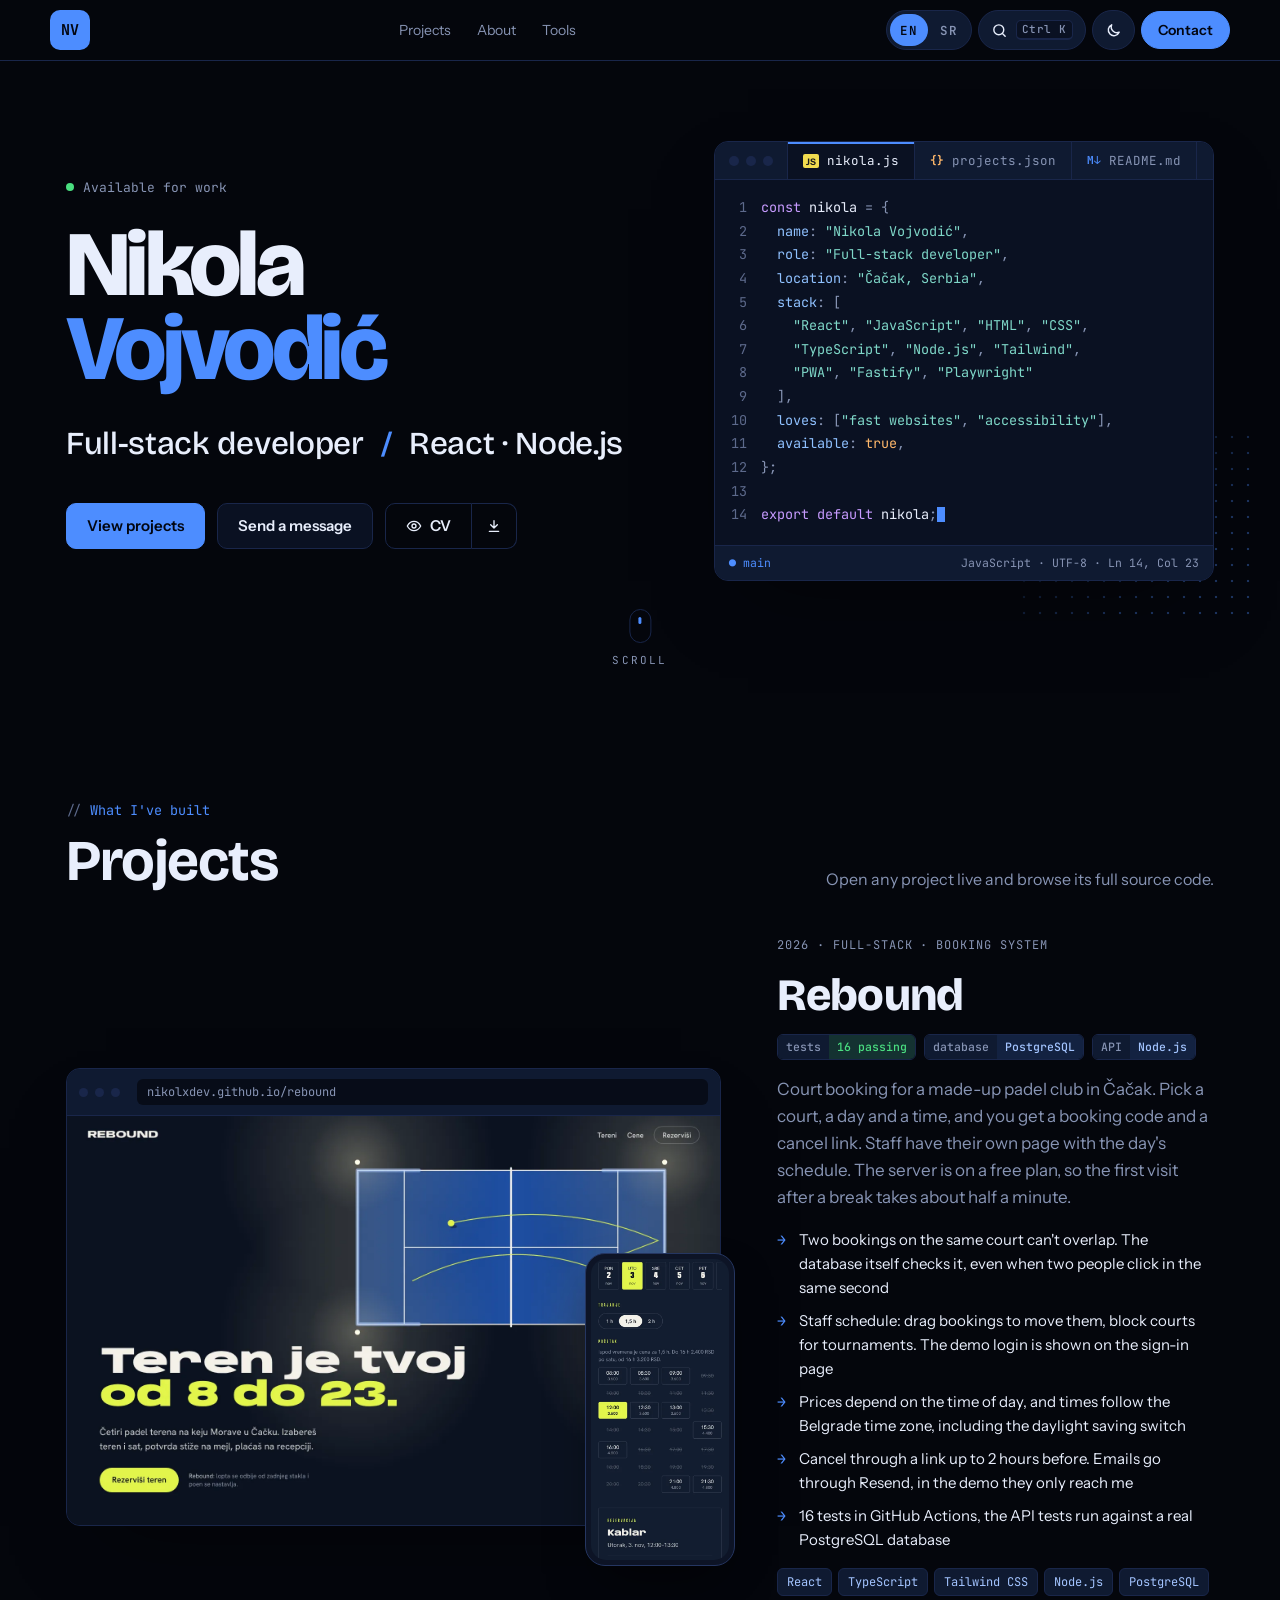
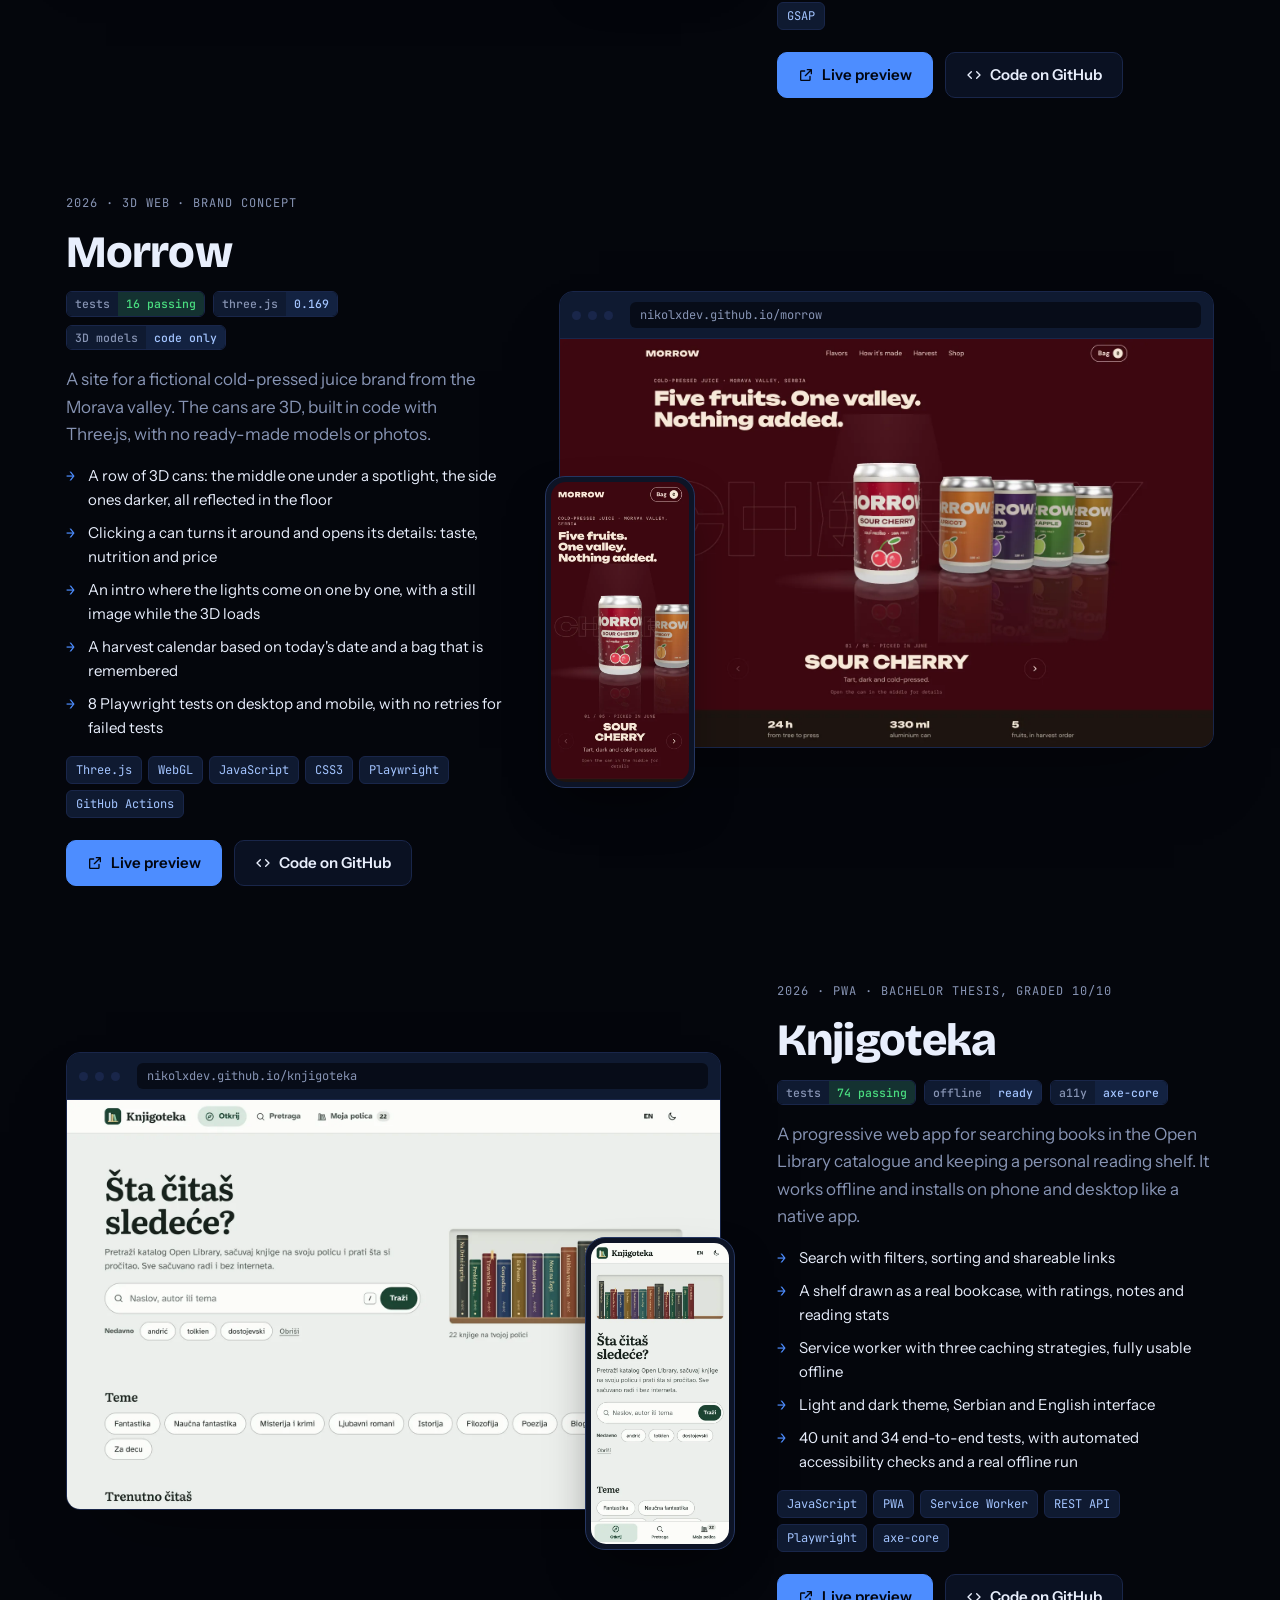
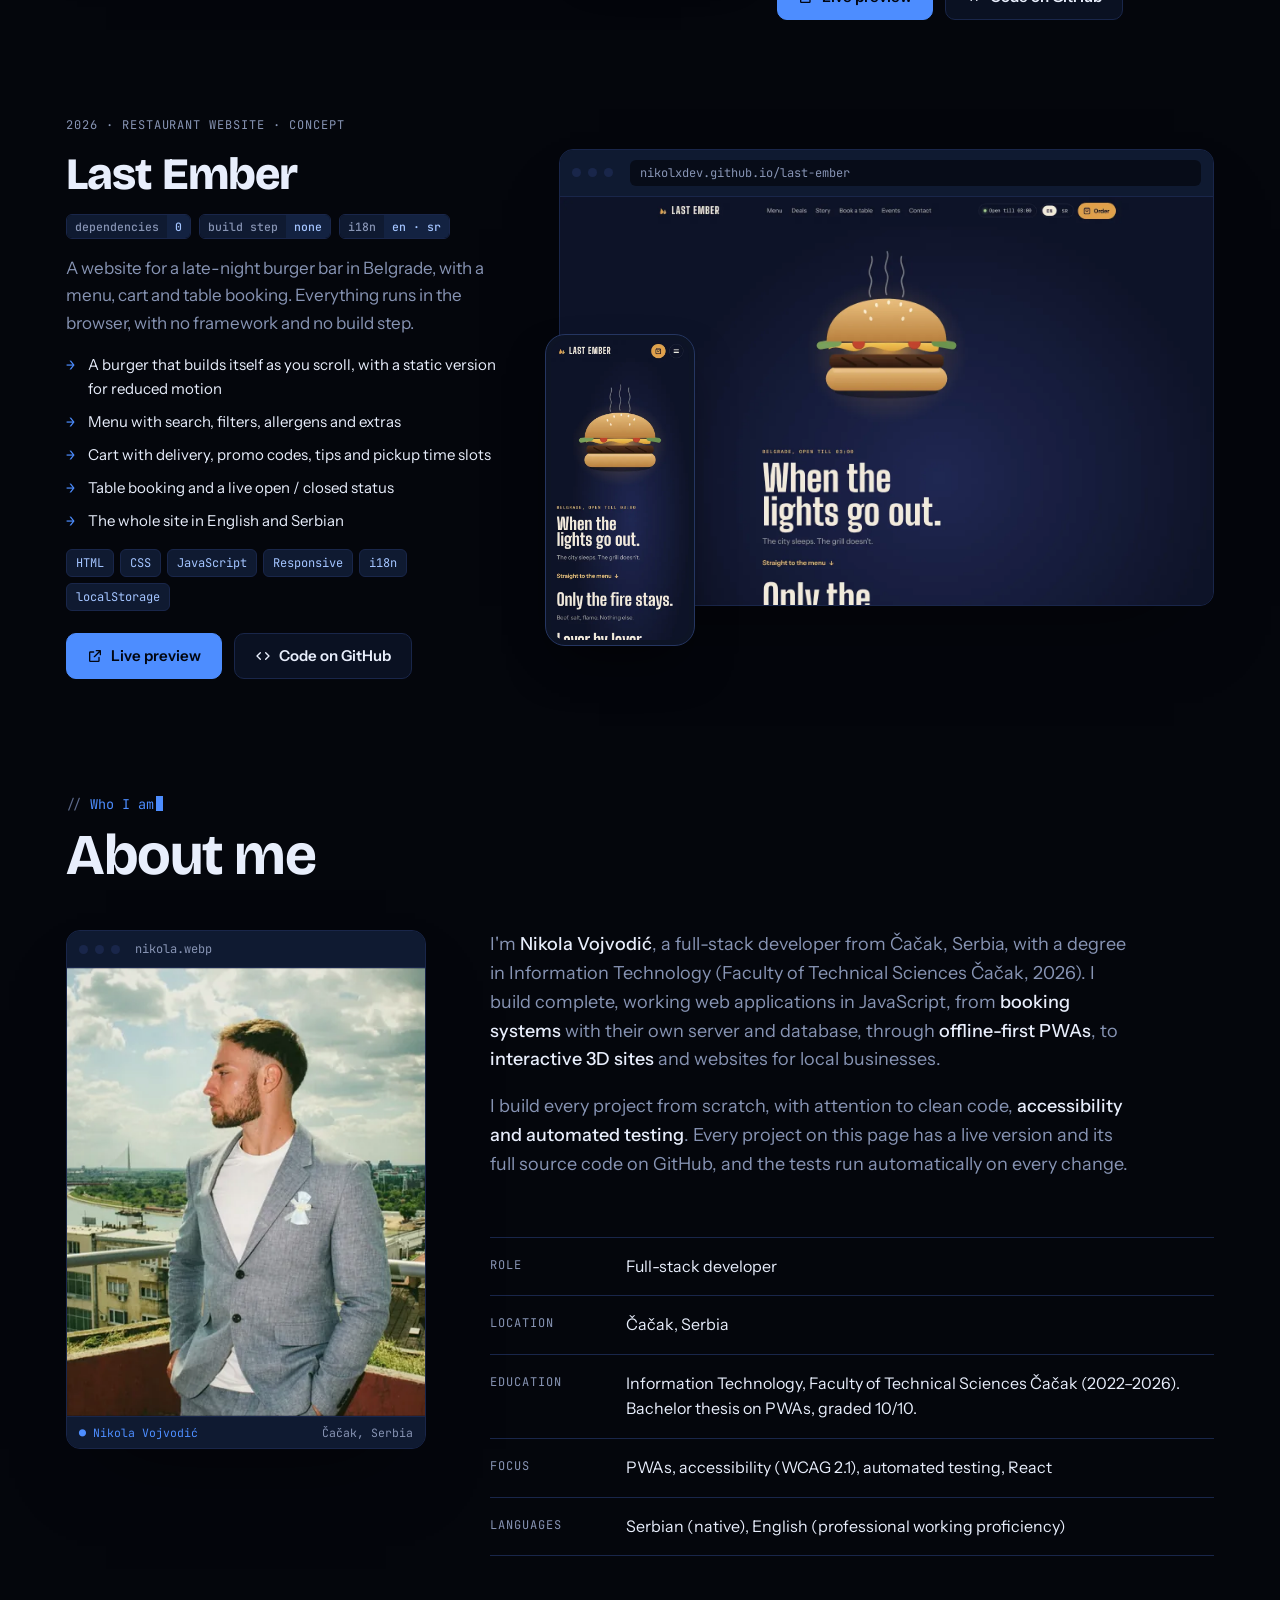
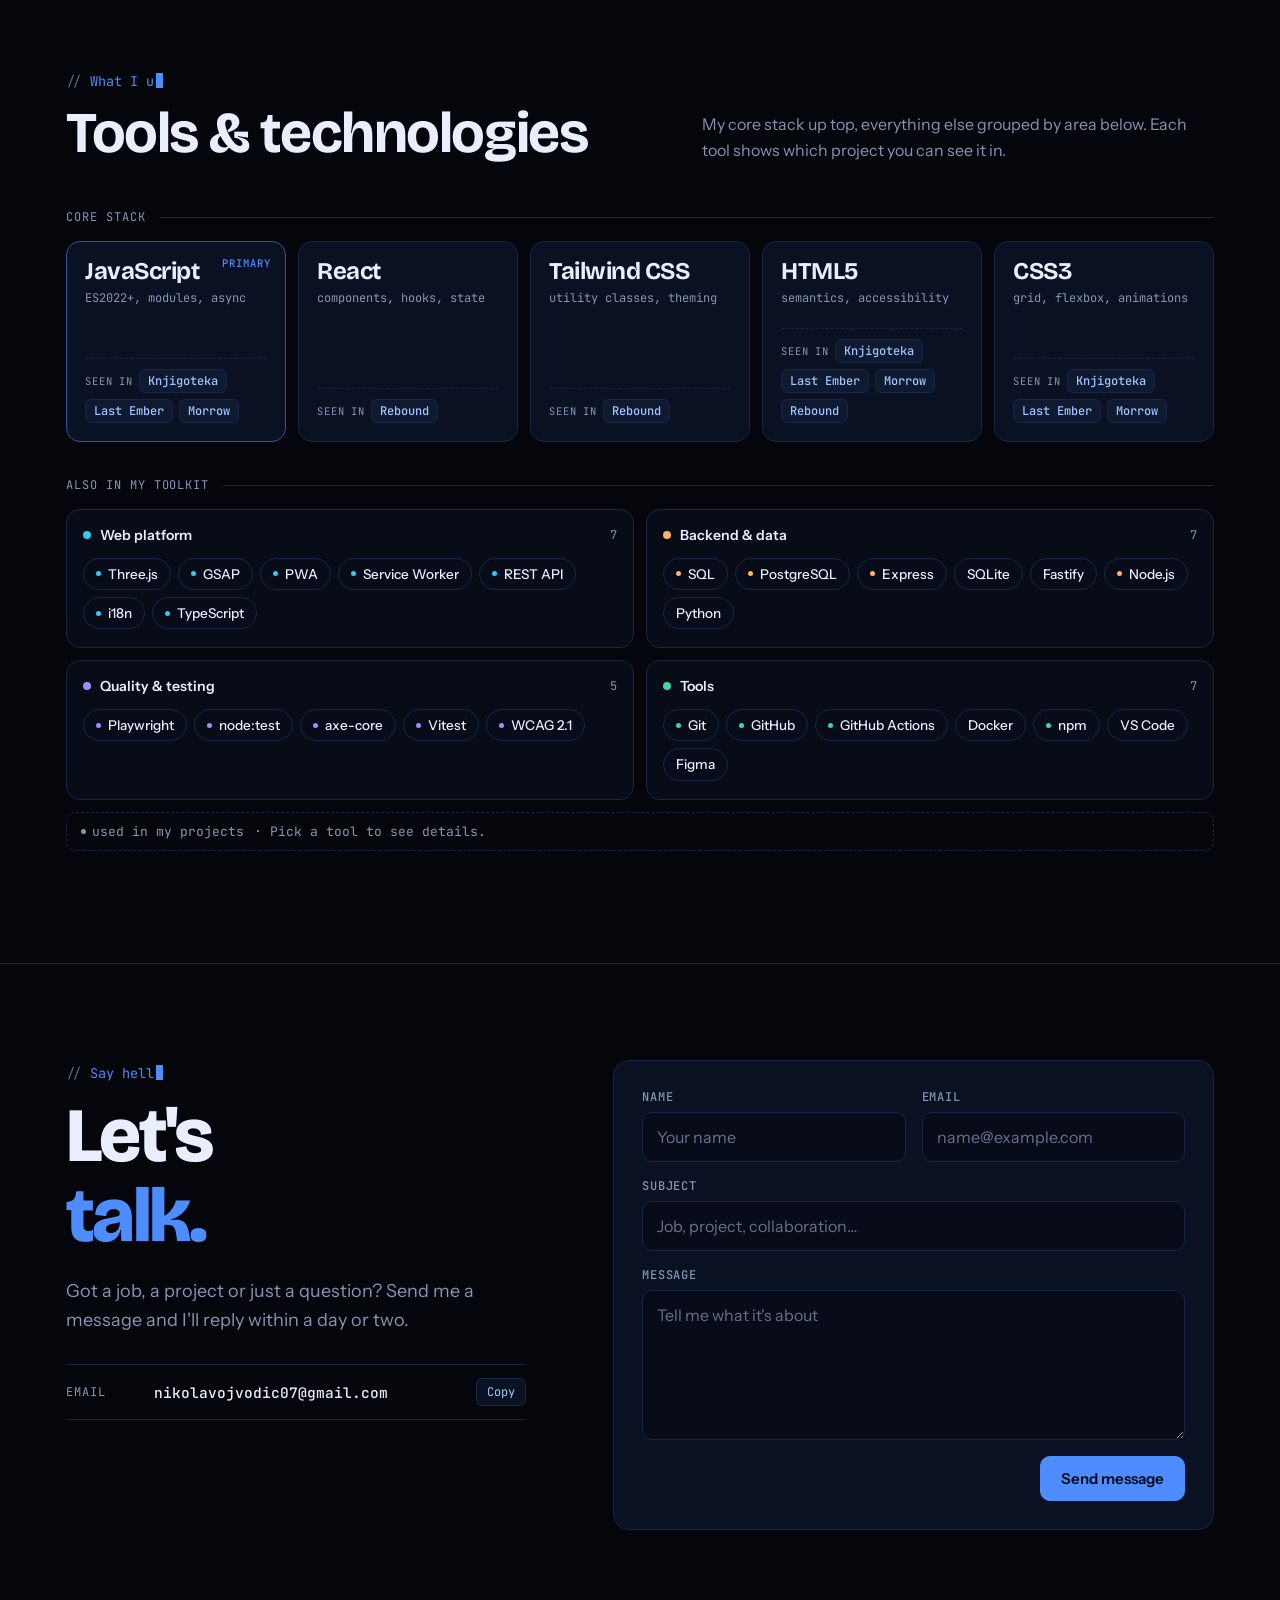
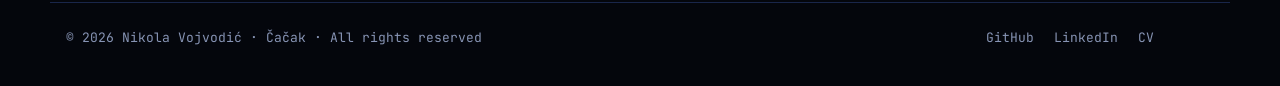
==== commit 6c66c991: "Add Rebound to projects" ====
--- a/index.html
+++ b/index.html
@@ -5,7 +5,7 @@
 <meta charset="utf-8">
 <meta name="viewport" content="width=device-width, initial-scale=1, viewport-fit=cover">
 <title>Nikola Vojvodić · Full-stack developer</title>
-<meta name="description" content="Nikola Vojvodić, full-stack developer from Serbia. Live projects with full source code: Morrow, Knjigoteka and Last Ember.">
+<meta name="description" content="Nikola Vojvodić, full-stack developer from Serbia. Live projects with full source code: Rebound, Morrow, Knjigoteka and Last Ember.">
 <meta name="google-site-verification" content="Bh3VNy-7oIKd7d5yRuIoPFP2IyiJqs6DtbA2yUwRKV8" />
 <meta name="author" content="Nikola Vojvodić">
 <meta name="copyright" content="© 2026 Nikola Vojvodić. All rights reserved.">
@@ -18,7 +18,7 @@
 <meta property="og:site_name" content="Nikola Vojvodić">
 <meta property="og:url" content="https://nikolxdev.github.io/">
 <meta property="og:title" content="Nikola Vojvodić · Full-stack developer">
-<meta property="og:description" content="Nikola Vojvodić, full-stack developer from Serbia. Live projects with full source code: Morrow, Knjigoteka and Last Ember.">
+<meta property="og:description" content="Nikola Vojvodić, full-stack developer from Serbia. Live projects with full source code: Rebound, Morrow, Knjigoteka and Last Ember.">
 <meta property="og:image" content="https://nikolxdev.github.io/img/og.jpg">
 <meta property="og:image:type" content="image/jpeg">
 <meta property="og:image:width" content="1200">
@@ -28,7 +28,7 @@
 <meta property="og:locale:alternate" content="sr_RS">
 <meta name="twitter:card" content="summary_large_image">
 <meta name="twitter:title" content="Nikola Vojvodić · Full-stack developer">
-<meta name="twitter:description" content="Nikola Vojvodić, full-stack developer from Serbia. Live projects with full source code: Morrow, Knjigoteka and Last Ember.">
+<meta name="twitter:description" content="Nikola Vojvodić, full-stack developer from Serbia. Live projects with full source code: Rebound, Morrow, Knjigoteka and Last Ember.">
 <meta name="twitter:image" content="https://nikolxdev.github.io/img/og.jpg">
 <script>
   (function () {
@@ -121,7 +121,48 @@
       </div>
 
       <div class="projects">
-        <article class="proj" id="p-morrow">
+        <article class="proj" id="p-rebound">
+          <div class="shots">
+            <div class="browser">
+              <div class="bar"><i></i><i></i><i></i><span class="url">nikolxdev.github.io/rebound</span></div>
+              <img src="img/rebound-desktop.webp" width="1600" height="1000" alt="Rebound" loading="lazy">
+            </div>
+            <div class="phone"><img src="img/rebound-mobile.webp" width="500" height="1082" alt="Rebound, izbor termina na telefonu" data-i18n-alt="re.altm" loading="lazy"></div>
+          </div>
+          <div class="proj-info">
+            <span class="label" data-i18n="re.meta">2026 · full-stack · sistem za rezervacije</span>
+            <h3>Rebound</h3>
+            <div class="badges">
+              <a class="badge" href="https://github.com/nikolxdev/rebound/actions" target="_blank" rel="noopener" title="GitHub Actions"><span>tests</span><span>16 passing</span></a>
+              <span class="badge info"><span>database</span><span>PostgreSQL</span></span>
+              <span class="badge info"><span>API</span><span>Node.js</span></span>
+            </div>
+            <p data-i18n="re.desc">Rezervacija padel terena za izmišljeni klub u Čačku. Izabereš teren, dan i sat, dobiješ kod rezervacije i link za otkazivanje. Osoblje ima svoj deo sa rasporedom dana. Server je na besplatnom planu, pa prvo otvaranje posle pauze traje oko pola minuta.</p>
+            <ul class="feat">
+              <li data-i18n="re.f1">Dva termina na istom terenu ne mogu da se preklope. To proverava sama baza, i kad dvoje kliknu u istoj sekundi</li>
+              <li data-i18n="re.f2">Raspored za osoblje: rezervacije se pomeraju prevlačenjem, tereni se blokiraju za turnire. Demo nalog piše na stranici za prijavu</li>
+              <li data-i18n="re.f3">Cena zavisi od doba dana, a vreme se računa po beogradskoj zoni, i kad se menja letnje računanje vremena</li>
+              <li data-i18n="re.f4">Otkazivanje preko linka najkasnije 2 sata ranije. Mejlovi idu preko Resenda, u demo verziji stižu samo meni</li>
+              <li data-i18n="re.f5">16 testova u GitHub Actions, API testovi rade nad pravom PostgreSQL bazom</li>
+            </ul>
+            <div class="tags">
+              <span class="tag">React</span><span class="tag">TypeScript</span><span class="tag">Tailwind CSS</span>
+              <span class="tag">Node.js</span><span class="tag">PostgreSQL</span><span class="tag">GSAP</span>
+            </div>
+            <div class="ctas">
+              <a class="btn primary" href="https://nikolxdev.github.io/rebound/" target="_blank" rel="noopener">
+                <svg viewBox="0 0 24 24" fill="none" stroke="currentColor" stroke-width="2" stroke-linecap="round" stroke-linejoin="round" aria-hidden="true"><path d="M14 4h6v6M20 4l-9 9M18 14v5a1 1 0 0 1-1 1H5a1 1 0 0 1-1-1V7a1 1 0 0 1 1-1h5"/></svg>
+                <span data-i18n="btn.live">Live pregled</span>
+              </a>
+              <a class="btn" href="https://github.com/nikolxdev/rebound" target="_blank" rel="noopener">
+                <svg viewBox="0 0 24 24" fill="none" stroke="currentColor" stroke-width="2" stroke-linecap="round" stroke-linejoin="round" aria-hidden="true"><path d="M8 7l-5 5 5 5M16 7l5 5-5 5"/></svg>
+                <span data-i18n="btn.gh">Kod na GitHubu</span>
+              </a>
+            </div>
+          </div>
+        </article>
+
+        <article class="proj flip" id="p-morrow">
           <div class="shots">
             <div class="browser">
               <div class="bar"><i></i><i></i><i></i><span class="url">nikolxdev.github.io/morrow</span></div>
@@ -162,7 +203,7 @@
           </div>
         </article>
 
-        <article class="proj flip" id="p-knjigoteka">
+        <article class="proj" id="p-knjigoteka">
           <div class="shots">
             <div class="browser">
               <div class="bar"><i></i><i></i><i></i><span class="url">nikolxdev.github.io/knjigoteka</span></div>
@@ -203,7 +244,7 @@
           </div>
         </article>
 
-        <article class="proj" id="p-last-ember">
+        <article class="proj flip" id="p-last-ember">
           <div class="shots">
             <div class="browser">
               <div class="bar"><i></i><i></i><i></i><span class="url">nikolxdev.github.io/last-ember</span></div>
@@ -266,7 +307,7 @@
         </figure>
         <div class="about-main">
         <div class="about-text">
-          <p data-i18n="ab.p1">Ja sam <strong>Nikola Vojvodić</strong>, full-stack developer iz Čačka i diplomirani inženjer informacionih tehnologija (FTN Čačak, 2026). Pravim kompletne, funkcionalne web aplikacije u JavaScript-u, od <strong>offline-first PWA</strong> aplikacija do <strong>interaktivnih 3D sajtova</strong> i sajtova za lokale.</p>
+          <p data-i18n="ab.p1">Ja sam <strong>Nikola Vojvodić</strong>, full-stack developer iz Čačka i diplomirani inženjer informacionih tehnologija (FTN Čačak, 2026). Pravim kompletne, funkcionalne web aplikacije u JavaScript-u, od <strong>sistema za rezervacije</strong> sa sopstvenim serverom i bazom, preko <strong>offline-first PWA</strong> aplikacija, do <strong>interaktivnih 3D sajtova</strong> i sajtova za lokale.</p>
           <p data-i18n="ab.p2">Svaki projekat pravim od nule, sa pažnjom na čist kod, <strong>pristupačnost i automatske testove</strong>. Svaki projekat na ovoj stranici ima verziju uživo i kompletan kod na GitHubu, a testovi se automatski pokreću pri svakoj izmeni.</p>
         </div>
         <dl class="facts">
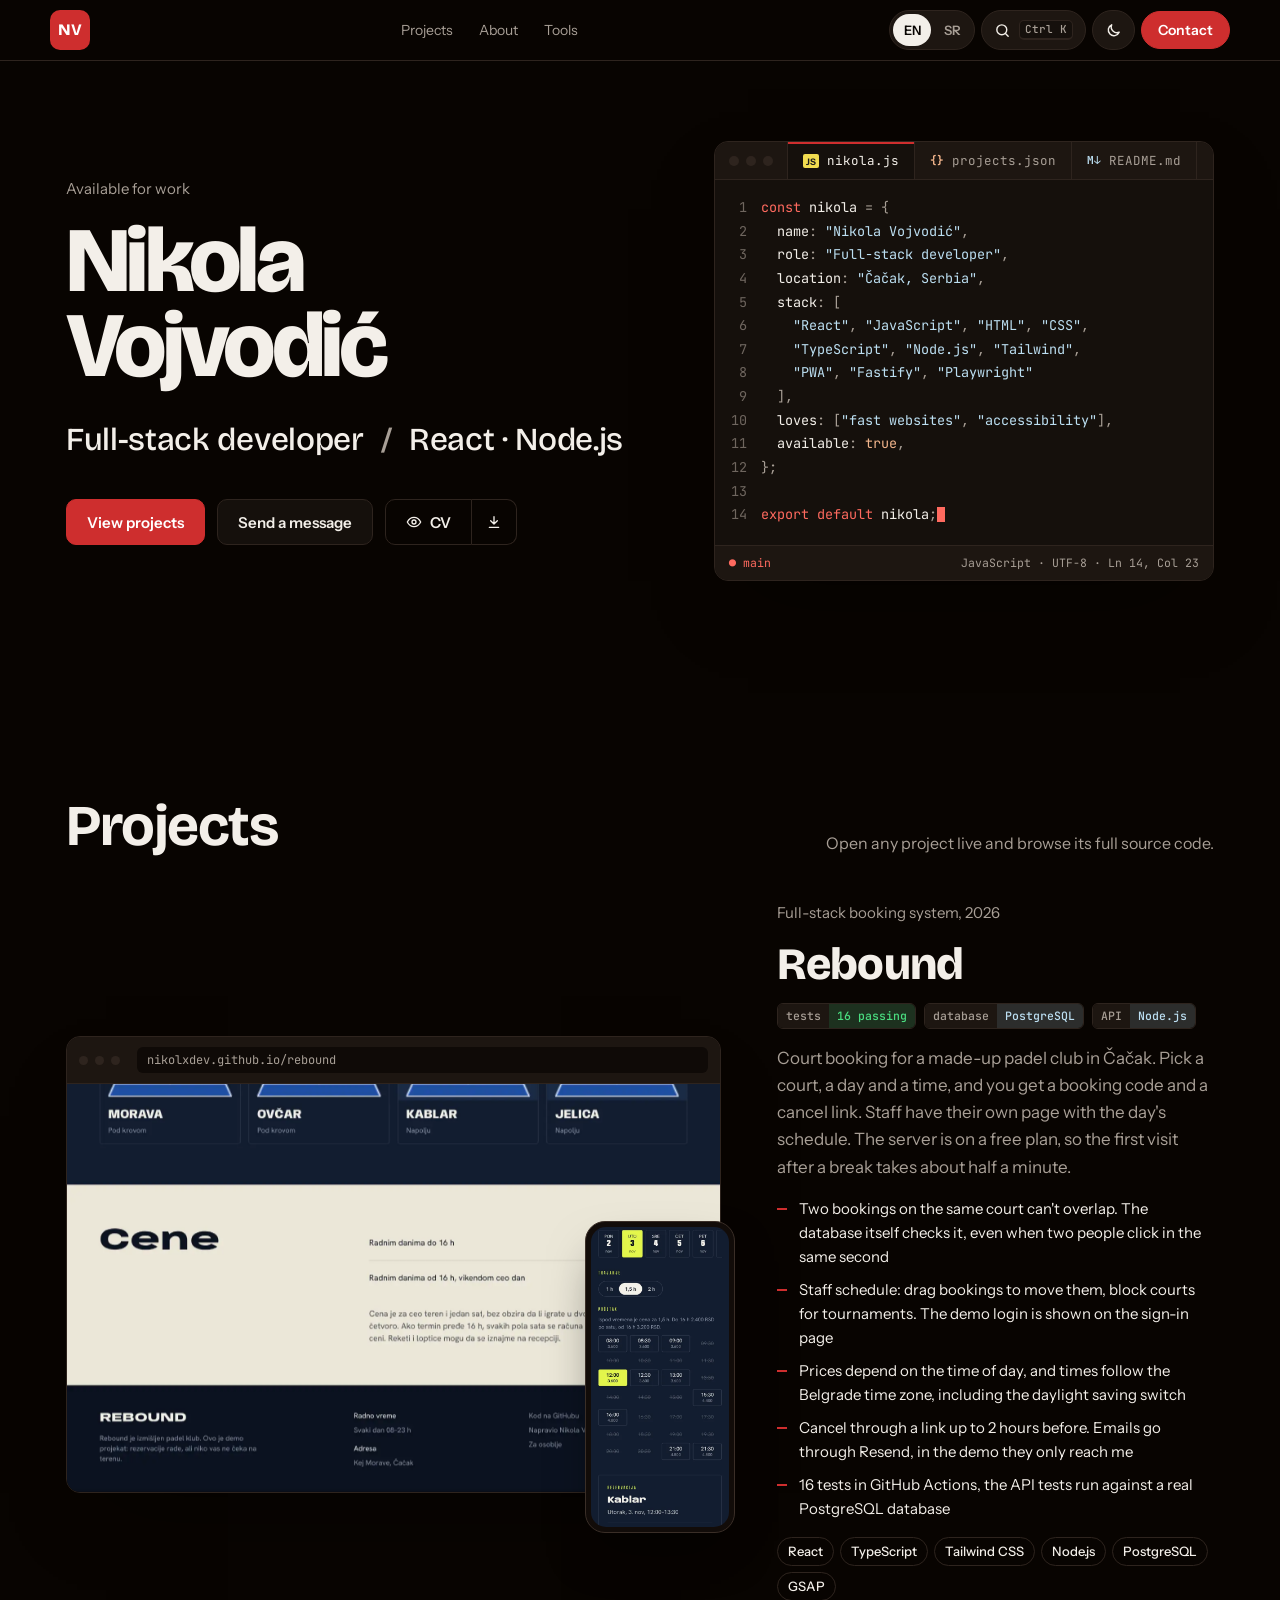
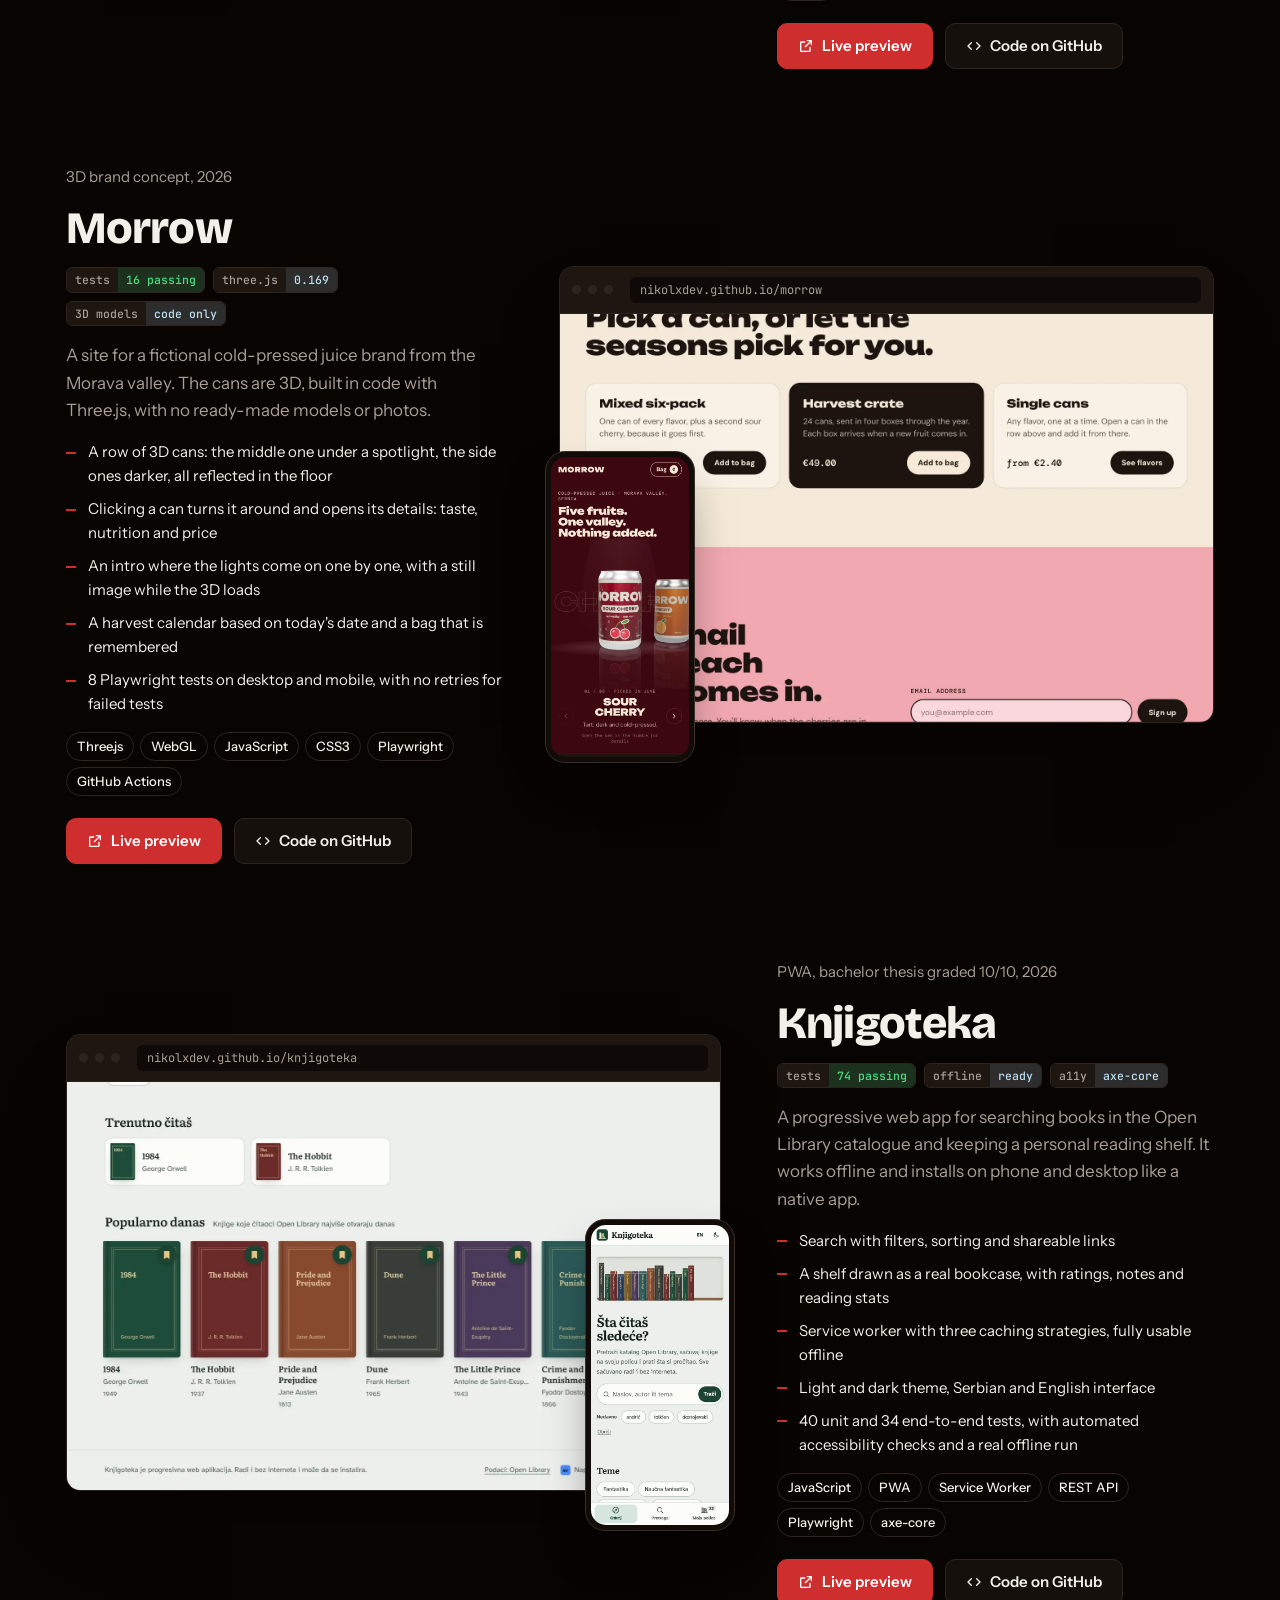
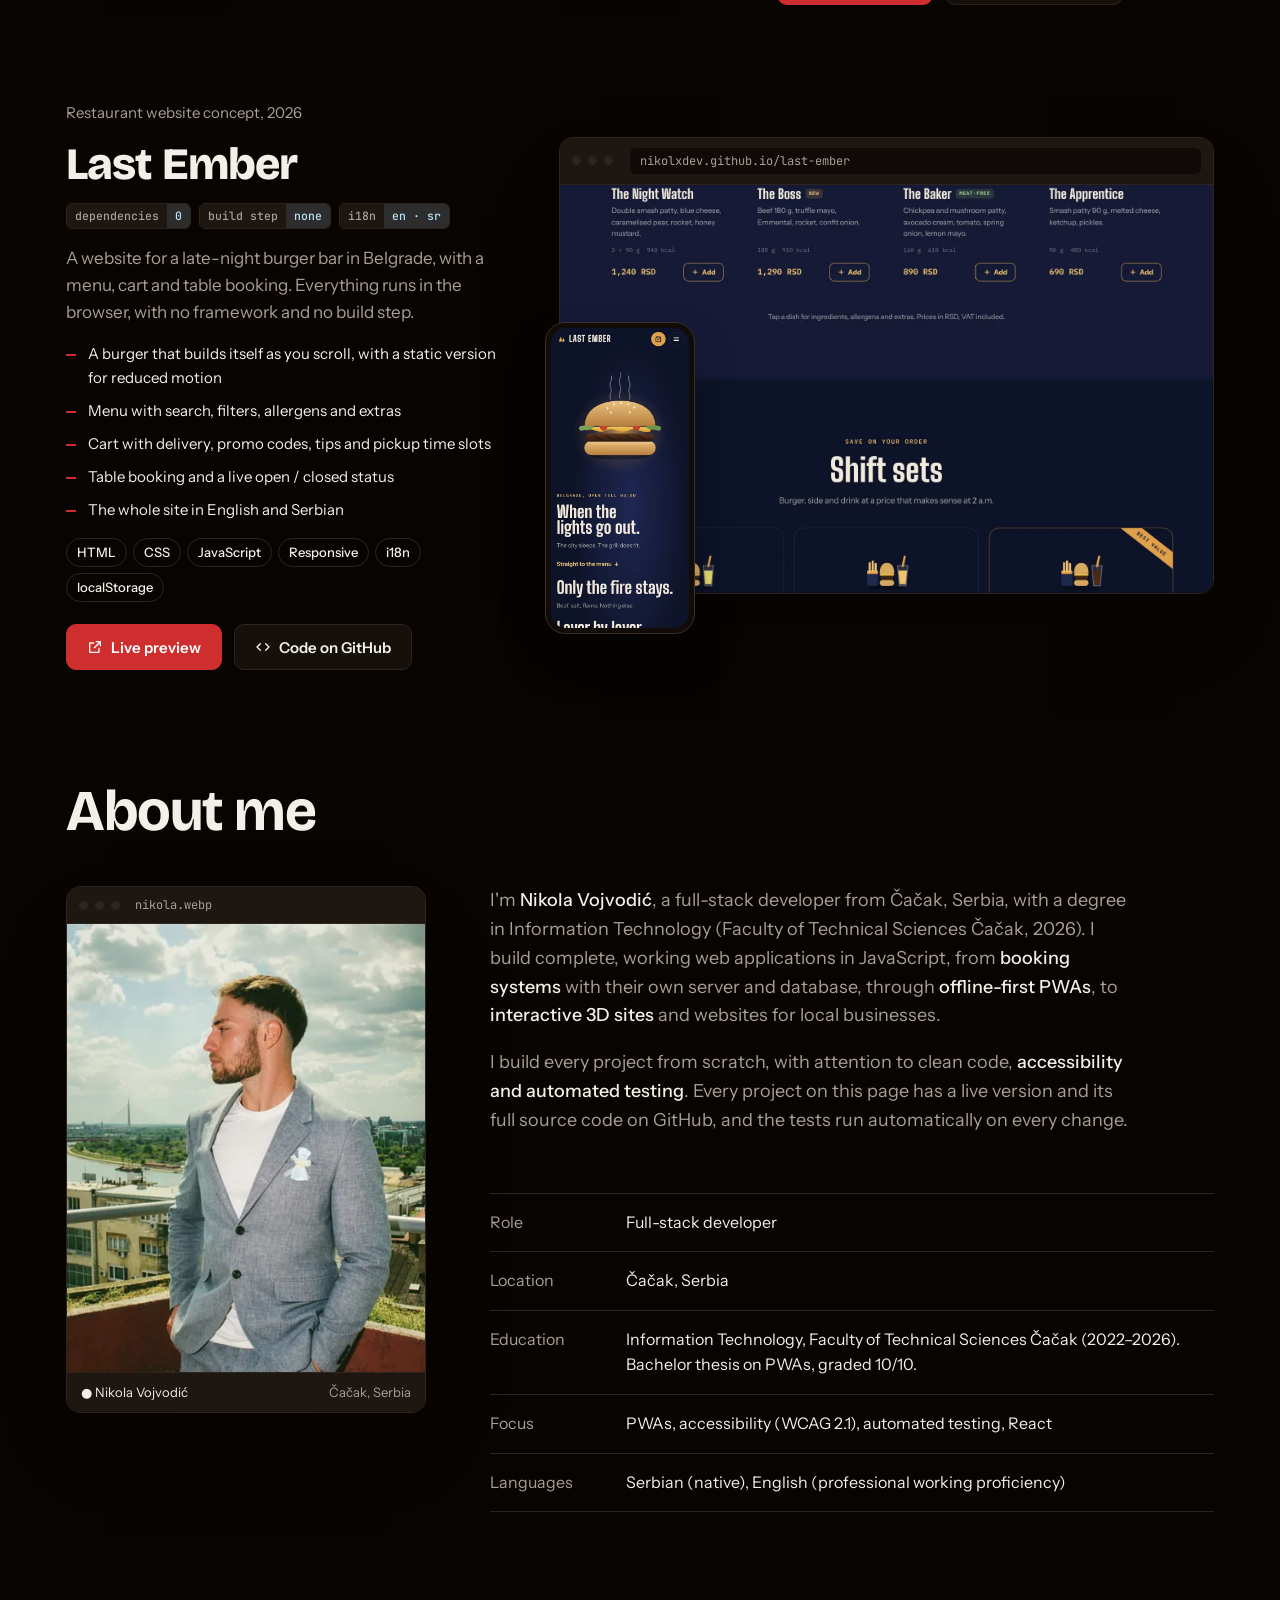
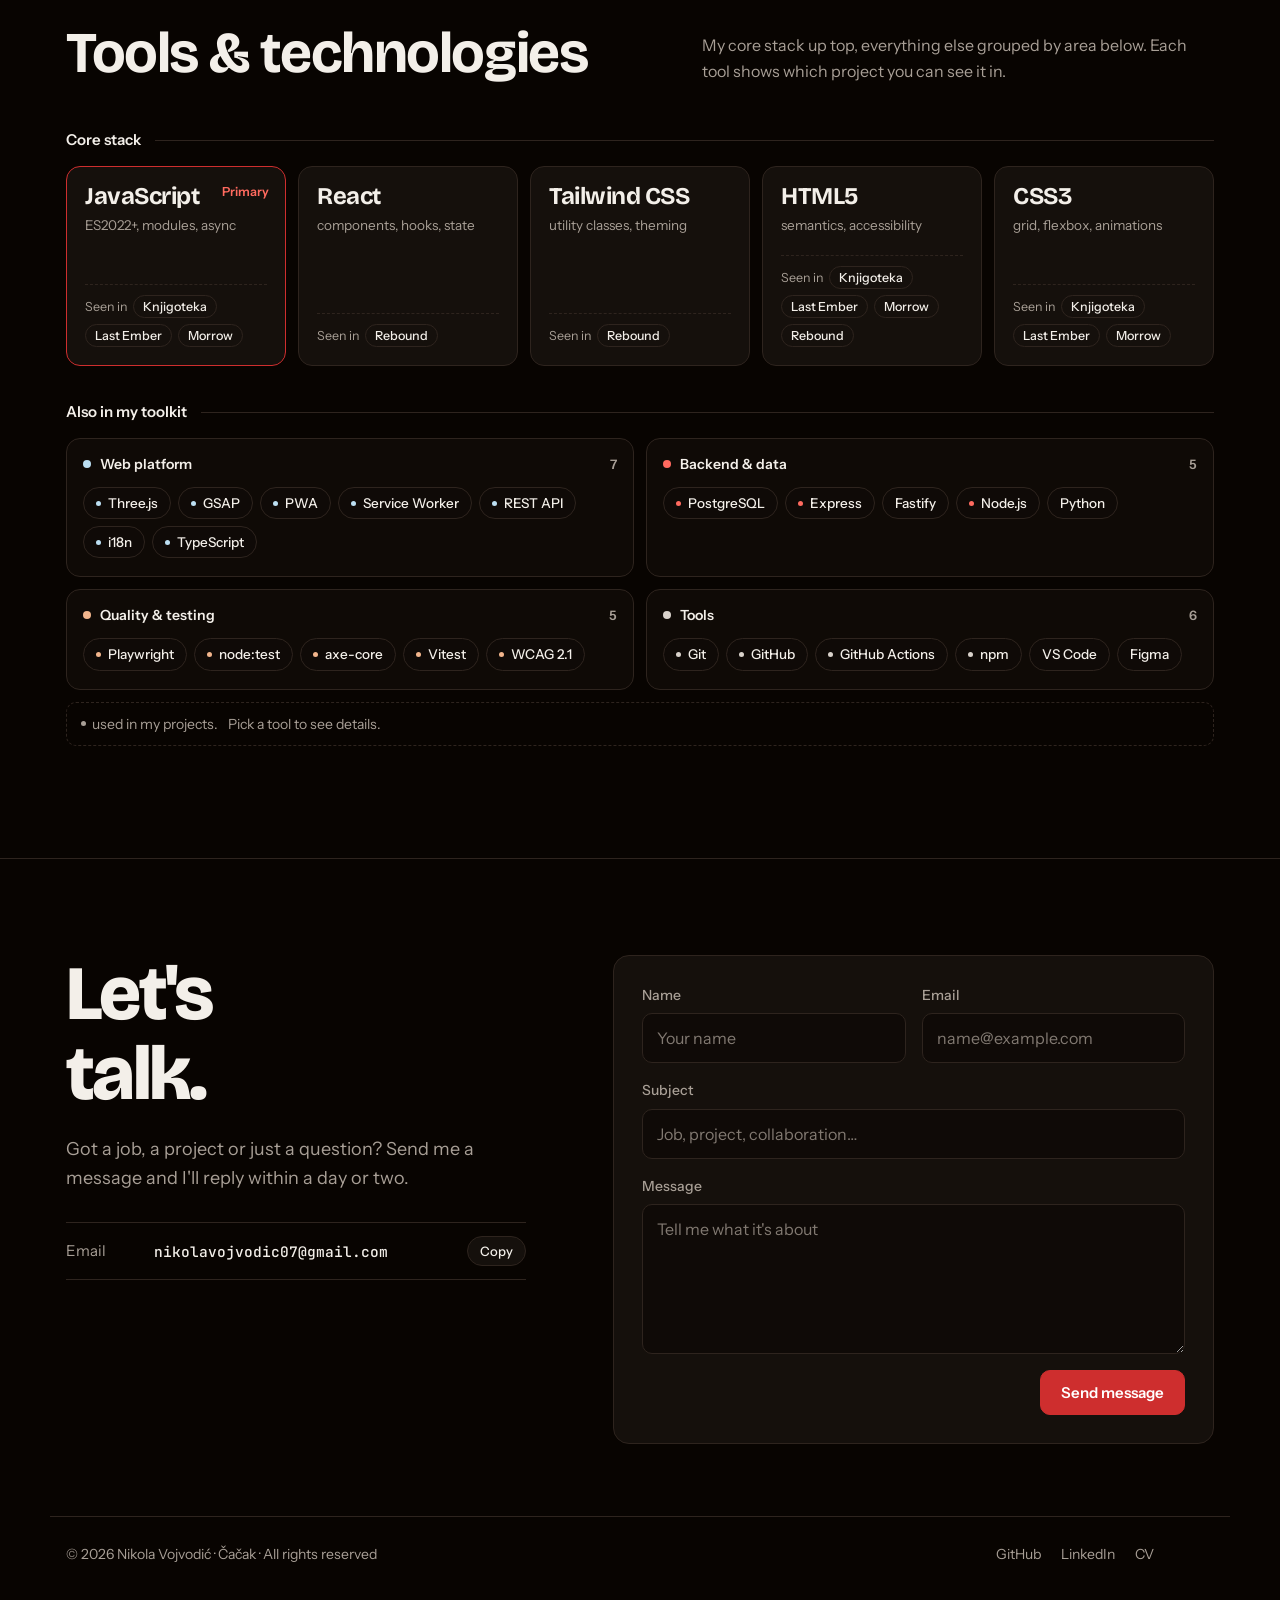
==== commit be787ba7: "Refresh colors and add scrolling project previews" ====
--- a/index.html
+++ b/index.html
@@ -80,7 +80,7 @@
   <section class="hero" id="hero">
     <div class="wrap">
       <div class="hero-in">
-        <p class="avail" data-inspect="p.avail" data-ln="10"><i></i><span data-i18n="hero.avail">Dostupan za posao</span></p>
+        <p class="avail" data-inspect="p.avail" data-ln="10"><span data-i18n="hero.avail">Dostupan za posao</span></p>
         <h1 class="ime" style="--i:1" data-inspect="h1" data-ln="1">Nikola <span>Vojvodić</span></h1>
         <p class="uloga" style="--i:2" data-inspect="p.role" data-ln="2">Full-stack developer <i aria-hidden="true">/</i> <span class="nw">React · Node.js</span></p>
         <div class="ctas" style="--i:3">
@@ -106,15 +106,12 @@
         <div class="ed-status" aria-hidden="true"><span>● main</span><span id="ed-pos">JavaScript · UTF-8</span></div>
       </div>
     </div>
-
-    <a class="scroll-hint" href="#projekti" aria-label="Scroll" data-i18n-aria="hero.scroll"><span></span><em data-i18n="hero.scrollt">Skroluj</em></a>
   </section>
 
   <section class="block" id="projekti">
     <div class="wrap">
       <div class="sec-head">
         <div>
-          <span class="label blue" data-i18n="proj.eyebrow">Šta sam napravio</span>
           <h2 data-i18n="proj.title">Projekti</h2>
         </div>
         <p data-i18n="proj.lead">Svaki projekat možeš da otvoriš uživo i da pogledaš kompletan izvorni kod.</p>
@@ -125,12 +122,12 @@
           <div class="shots">
             <div class="browser">
               <div class="bar"><i></i><i></i><i></i><span class="url">nikolxdev.github.io/rebound</span></div>
-              <img src="img/rebound-desktop.webp" width="1600" height="1000" alt="Rebound" loading="lazy">
+              <div class="screen"><img class="reel" src="img/reel-rebound.webp" width="1600" height="3399" alt="Rebound, početna strana" data-i18n-alt="re.altd" loading="lazy"></div>
             </div>
             <div class="phone"><img src="img/rebound-mobile.webp" width="500" height="1082" alt="Rebound, izbor termina na telefonu" data-i18n-alt="re.altm" loading="lazy"></div>
           </div>
           <div class="proj-info">
-            <span class="label" data-i18n="re.meta">2026 · full-stack · sistem za rezervacije</span>
+            <span class="label" data-i18n="re.meta">Full-stack sistem za rezervacije, 2026</span>
             <h3>Rebound</h3>
             <div class="badges">
               <a class="badge" href="https://github.com/nikolxdev/rebound/actions" target="_blank" rel="noopener" title="GitHub Actions"><span>tests</span><span>16 passing</span></a>
@@ -166,12 +163,12 @@
           <div class="shots">
             <div class="browser">
               <div class="bar"><i></i><i></i><i></i><span class="url">nikolxdev.github.io/morrow</span></div>
-              <img src="img/morrow-desktop.webp" width="1600" height="1000" alt="Morrow" loading="lazy">
+              <div class="screen"><img class="reel" src="img/morrow-page.webp" width="1600" height="4000" alt="Morrow, početna strana" data-i18n-alt="mo.altd" loading="lazy"></div>
             </div>
             <div class="phone"><img src="img/morrow-mobile.webp" width="500" height="1082" alt="Morrow, mobilni prikaz" data-i18n-alt="mo.altm" loading="lazy"></div>
           </div>
           <div class="proj-info">
-            <span class="label" data-i18n="mo.meta">2026 · 3D web · koncept brenda</span>
+            <span class="label" data-i18n="mo.meta">3D koncept brenda, 2026</span>
             <h3>Morrow</h3>
             <div class="badges">
               <a class="badge" href="https://github.com/nikolxdev/morrow/actions" target="_blank" rel="noopener" title="GitHub Actions"><span>tests</span><span>16 passing</span></a>
@@ -207,12 +204,12 @@
           <div class="shots">
             <div class="browser">
               <div class="bar"><i></i><i></i><i></i><span class="url">nikolxdev.github.io/knjigoteka</span></div>
-              <img src="img/knjigoteka-desktop.webp" width="1600" height="1000" alt="Knjigoteka" loading="lazy">
+              <div class="screen"><img class="reel" src="img/knjigoteka-desktop.webp" width="1600" height="1870" alt="Knjigoteka, početna strana" data-i18n-alt="k.altd" loading="lazy"></div>
             </div>
             <div class="phone"><img src="img/knjigoteka-mobile.webp" width="500" height="1082" alt="Knjigoteka, mobilni prikaz" data-i18n-alt="k.altm" loading="lazy"></div>
           </div>
           <div class="proj-info">
-            <span class="label" data-i18n="k.meta">2026 · PWA · diplomski rad, ocena 10</span>
+            <span class="label" data-i18n="k.meta">PWA, diplomski rad ocenjen desetkom, 2026</span>
             <h3>Knjigoteka</h3>
             <div class="badges">
               <a class="badge" href="https://github.com/nikolxdev/knjigoteka/actions" target="_blank" rel="noopener" title="GitHub Actions"><span>tests</span><span>74 passing</span></a>
@@ -248,12 +245,12 @@
           <div class="shots">
             <div class="browser">
               <div class="bar"><i></i><i></i><i></i><span class="url">nikolxdev.github.io/last-ember</span></div>
-              <img src="img/last-ember-desktop.webp" width="1600" height="1000" alt="Last Ember" loading="lazy">
+              <div class="screen"><img class="reel" src="img/last-ember-page.webp" width="1600" height="4000" alt="Last Ember, početna strana" data-i18n-alt="le.altd" loading="lazy"></div>
             </div>
             <div class="phone"><img src="img/last-ember-mobile.webp" width="500" height="1082" alt="Last Ember, mobilni prikaz" data-i18n-alt="le.altm" loading="lazy"></div>
           </div>
           <div class="proj-info">
-            <span class="label" data-i18n="le.meta">2026 · sajt za restoran · koncept</span>
+            <span class="label" data-i18n="le.meta">Koncept sajta za restoran, 2026</span>
             <h3>Last Ember</h3>
             <div class="badges">
               <span class="badge info"><span>dependencies</span><span>0</span></span>
@@ -292,7 +289,6 @@
     <div class="wrap">
       <div class="sec-head">
         <div>
-          <span class="label blue" data-i18n="ab.eyebrow">Ko sam</span>
           <h2 data-i18n="ab.title">O meni</h2>
         </div>
       </div>
@@ -326,7 +322,6 @@
     <div class="wrap">
       <div class="sec-head">
         <div>
-          <span class="label blue" data-i18n="t.eyebrow">Šta koristim</span>
           <h2 data-i18n="t.title">Alati i tehnologije</h2>
         </div>
         <p data-i18n="t.lead">Glavni stack na vrhu, ispod sve ostalo po oblastima. Uz svaki alat piše u kom projektu ga možeš videti.</p>
@@ -338,8 +333,7 @@
   <section class="contact" id="kontakt">
     <div class="wrap">
       <div>
-        <span class="label blue" data-i18n="c.eyebrow">Javi se</span>
-        <h2 data-i18n="c.title">Hajde da<br><span>pričamo.</span></h2>
+        <h2 data-i18n="c.title">Hajde da<br>pričamo.</h2>
         <p class="lead" data-i18n="c.lead">Imaš posao, projekat ili samo pitanje? Pošalji poruku i odgovoriću u roku od jednog do dva dana.</p>
         <div class="mail-row"><span class="label">Email</span><code id="mail">nikolavojvodic07@gmail.com</code><button type="button" id="copy-mail" data-i18n="c.copy">Kopiraj</button></div>
       </div>
--- a/css/style.css
+++ b/css/style.css
@@ -1,58 +1,64 @@
 /* © 2026 Nikola Vojvodić · https://nikolxdev.github.io/ · All rights reserved, see LICENSE. [nv:75f96b7b26] */
 
 :root {
-  --bg: #04060c;
-  --bg-2: #070c18;
-  --surface: #0a1122;
-  --surface-2: #0f1a31;
-  --line: #19264a;
-  --fg: #e8eefc;
-  --muted: #8794b4;
-  --blue: #4d8dff;
-  --blue-soft: #a3c4ff;
-  --blue-ink: #020611;
+  --bg: #080401;
+  --bg-2: #0f0a07;
+  --surface: #15100c;
+  --surface-2: #1d1611;
+  --line: #2e241e;
+  --fg: #f3efe9;
+  --muted: #a89f96;
+  --accent: #ce2e2e;
+  --accent-hover: #b52424;
+  --accent-ink: #ffffff;
+  --accent-text: #ff6a5f;
+  --powder: #bcdff2;
   --ok: #4ade80;
-  --err: #ff7a85;
-  --shadow: rgba(0, 0, 0, .5);
-  --syn-kw: #c79bff;
-  --syn-prop: #8fc1ff;
-  --syn-str: #7fd8c9;
-  --syn-lit: #ffb86b;
-  --syn-com: #5d6a8c;
-  --syn-punc: #8794b4;
-  --c-web: #38c6f4;
-  --c-qa: #a08cff;
-  --c-tool: #3fd6a6;
-  --c-data: #ffb35c;
+  --err: #ff6a5f;
+  --shadow: rgba(0, 0, 0, .55);
+  --syn-kw: #ff6a5f;
+  --syn-prop: #f3efe9;
+  --syn-str: #bcdff2;
+  --syn-lit: #f2b58c;
+  --syn-com: #6f665f;
+  --syn-punc: #a89f96;
+  --c-web: #bcdff2;
+  --c-qa: #f2b58c;
+  --c-tool: #d9d2cb;
+  --c-data: #ff6a5f;
+  --ease-out: cubic-bezier(.23, 1, .32, 1);
+  --ease-in-out: cubic-bezier(.77, 0, .175, 1);
   --f-display: "Bricolage Grotesque", "Arial Narrow", system-ui, sans-serif;
   --f-body: "Instrument Sans", system-ui, -apple-system, "Segoe UI", sans-serif;
   --f-mono: "JetBrains Mono", ui-monospace, "SFMono-Regular", Menlo, Consolas, monospace;
   color-scheme: dark;
 }
 :root[data-mode="light"] {
-  --bg: #f4f7fd;
-  --bg-2: #eaf0fa;
-  --surface: #ffffff;
-  --surface-2: #e8eef9;
-  --line: #d3dcee;
-  --fg: #0a1226;
-  --muted: #56627f;
-  --blue: #1f5fe0;
-  --blue-soft: #1a4cb8;
-  --blue-ink: #ffffff;
-  --ok: #16a34a;
-  --err: #cf2539;
-  --shadow: rgba(20, 50, 120, .18);
-  --syn-kw: #8a3ffc;
-  --syn-prop: #1f5fe0;
-  --syn-str: #0d7a6b;
-  --syn-lit: #b45309;
-  --syn-com: #8792ad;
-  --syn-punc: #56627f;
-  --c-web: #0a87b8;
-  --c-qa: #6a4fe0;
-  --c-tool: #0f8f6a;
-  --c-data: #b4610a;
+  --bg: #bcdff2;
+  --bg-2: #aed5ec;
+  --surface: #e4f2fa;
+  --surface-2: #d0e7f4;
+  --line: #93bcd5;
+  --fg: #080401;
+  --muted: #2f4553;
+  --accent: #ce2e2e;
+  --accent-hover: #a91d1d;
+  --accent-ink: #ffffff;
+  --accent-text: #a3161a;
+  --powder: #1d5a80;
+  --ok: #146c34;
+  --err: #a3161a;
+  --shadow: rgba(8, 4, 1, .22);
+  --syn-kw: #a3161a;
+  --syn-prop: #080401;
+  --syn-str: #1d5a80;
+  --syn-lit: #84460f;
+  --syn-com: #56707f;
+  --syn-punc: #2f4553;
+  --c-web: #1d5a80;
+  --c-qa: #84460f;
+  --c-tool: #3a3531;
+  --c-data: #a3161a;
   color-scheme: light;
 }
 
@@ -61,33 +67,31 @@
 body {
   margin: 0; background: var(--bg); color: var(--fg);
   font-family: var(--f-body); font-size: 16px; line-height: 1.6;
-  transition: background .3s, color .3s;
+  transition: background-color 300ms ease, color 300ms ease;
 }
 body::before { content: ""; position: fixed; inset: 0 0 auto; height: env(safe-area-inset-top, 0px); z-index: 10; background: var(--bg); }
 img { max-width: 100%; height: auto; display: block; }
 a { color: inherit; }
-:focus-visible { outline: 2px solid var(--blue); outline-offset: 3px; border-radius: 6px; }
+:focus-visible { outline: 2px solid var(--powder); outline-offset: 3px; border-radius: 6px; }
 h1, h2, h3 { font-family: var(--f-display); text-wrap: balance; margin: 0; line-height: 1.04; }
 .wrap {
   max-width: 1180px; margin: 0 auto;
   padding-left: max(16px, env(safe-area-inset-left, 0px));
   padding-right: max(16px, env(safe-area-inset-right, 0px));
 }
-.label { font-family: var(--f-mono); font-size: 12px; letter-spacing: .08em; text-transform: uppercase; color: var(--muted); }
-.label.blue { color: var(--blue); font-size: 13.5px; letter-spacing: 0; text-transform: none; }
-.label.blue::before { content: "// "; color: var(--syn-com); }
+.label { font-size: 15px; color: var(--muted); }
 kbd { font: 500 11px/1 var(--f-mono); padding: 3px 5px; border-radius: 5px; border: 1px solid var(--line); border-bottom-width: 2px;
   background: var(--surface); color: var(--muted); }
 
-.pre { opacity: 0; transform: translateY(28px); }
-.reveal { transition: opacity .8s cubic-bezier(.2,.7,.2,1), transform .8s cubic-bezier(.2,.7,.2,1); }
-
 .btn { display: inline-flex; align-items: center; justify-content: center; gap: 8px; font: 600 15px/1 var(--f-body); text-decoration: none;
   padding: 14px 20px; border-radius: 10px; border: 1px solid var(--line); background: var(--surface); color: var(--fg); cursor: pointer;
-  transition: transform .2s, background .2s, border-color .2s; }
-.btn:hover { border-color: var(--blue); transform: translateY(-1px); }
-.btn.primary { background: var(--blue); color: var(--blue-ink); border-color: var(--blue); }
-.btn.primary:hover { background: var(--blue-soft); border-color: var(--blue-soft); }
+  transition: transform 160ms var(--ease-out), background-color 200ms ease, border-color 200ms ease; }
+.btn:active { transform: scale(.97); }
+.btn.primary { background: var(--accent); color: var(--accent-ink); border-color: var(--accent); }
+@media (hover: hover) and (pointer: fine) {
+  .btn:hover { border-color: var(--fg); }
+  .btn.primary:hover { background: var(--accent-hover); border-color: var(--accent-hover); }
+}
 .btn.ghost { background: transparent; }
 .btn svg { width: 16px; height: 16px; flex: none; }
 .btn[disabled] { opacity: .6; cursor: progress; transform: none; }
@@ -104,21 +108,22 @@
 }
 .nav-in { max-width: 1180px; margin: 0 auto; padding: 10px 0; display: flex; align-items: center; justify-content: space-between; gap: 10px; }
 .logo { display: grid; place-items: center; width: 40px; height: 40px; flex: none; border-radius: 10px; text-decoration: none;
-  background: var(--blue); transition: background .2s; }
-.logo:hover { background: var(--blue-soft); }
-.logo span { font: 700 15px/1 var(--f-mono); letter-spacing: -.02em; color: var(--blue-ink); }
+  background: var(--accent); transition: background-color 200ms ease; }
+.logo:hover { background: var(--accent-hover); }
+.logo span { font: 800 16px/1 var(--f-display); letter-spacing: -.02em; color: var(--accent-ink); }
 .logo span b { font-weight: 700; }
 .nav ul { list-style: none; display: flex; gap: 2px; margin: 0; padding: 0; font-size: 14px; }
 .nav ul a { position: relative; display: block; text-decoration: none; color: var(--muted); padding: 8px 12px; transition: color .2s; }
 .nav ul a::after { content: ""; position: absolute; left: 12px; right: 12px; bottom: 3px; height: 2px; border-radius: 2px;
-  background: var(--blue); transform: scaleX(0); transform-origin: left; transition: transform .3s cubic-bezier(.2,.7,.2,1); }
+  background: var(--accent); transform: scaleX(0); transform-origin: left; transition: transform 200ms var(--ease-out); }
 .nav ul a:hover, .nav ul a[aria-current="true"] { color: var(--fg); }
 .nav ul a:hover::after, .nav ul a[aria-current="true"]::after { transform: scaleX(1); }
 .nav-tools { display: flex; align-items: center; gap: 6px; }
 .icon-btn { height: 40px; min-width: 40px; padding: 0 12px; display: inline-flex; align-items: center; justify-content: center; gap: 6px;
   border-radius: 999px; border: 1px solid var(--line); background: var(--surface-2); color: var(--fg); cursor: pointer;
-  font: 600 13px var(--f-mono); letter-spacing: .04em; transition: border-color .2s; }
-.icon-btn:hover { border-color: var(--blue); }
+  font: 600 13px var(--f-body); transition: border-color 200ms ease, transform 160ms var(--ease-out); }
+.icon-btn:active { transform: scale(.97); }
+.icon-btn:hover { border-color: var(--fg); }
 .icon-btn svg { width: 17px; height: 17px; }
 .icon-btn .sun { display: none; }
 :root[data-mode="light"] .icon-btn .sun { display: block; }
@@ -126,9 +131,9 @@
 .cmdk-btn kbd { margin-left: 2px; }
 .lang-switch { display: inline-flex; height: 40px; padding: 3px; gap: 2px; border-radius: 999px; border: 1px solid var(--line); background: var(--surface-2); }
 .lang-switch button { min-width: 38px; padding: 0 10px; border: 0; border-radius: 999px; background: transparent; color: var(--muted);
-  font: 600 12.5px var(--f-mono); letter-spacing: .04em; cursor: pointer; transition: background .2s, color .2s; }
+  font: 600 13px var(--f-body); cursor: pointer; transition: background-color 200ms ease, color 200ms ease; }
 .lang-switch button:hover { color: var(--fg); }
-.lang-switch button[aria-pressed="true"] { background: var(--blue); color: var(--blue-ink); }
+.lang-switch button[aria-pressed="true"] { background: var(--fg); color: var(--bg); }
 .nav .hire { padding: 11px 16px; border-radius: 999px; font-size: 14px; }
 @media (max-width: 900px) { .cmdk-btn kbd { display: none; } .cmdk-btn { padding: 0; } }
 @media (max-width: 820px) { .nav ul .hide-sm { display: none; } }
@@ -138,33 +143,23 @@
 .to-top { position: fixed; z-index: 8; width: 46px; height: 46px; border-radius: 50%; display: grid; place-items: center; cursor: pointer;
   right: calc(20px + env(safe-area-inset-right, 0px)); bottom: calc(20px + env(safe-area-inset-bottom, 0px));
   border: 1px solid var(--line); background: var(--surface); color: var(--fg); box-shadow: 0 12px 30px -12px var(--shadow);
-  opacity: 0; transform: translateY(14px) scale(.9); pointer-events: none; transition: opacity .3s, transform .3s, border-color .2s; }
+  opacity: 0; transform: translateY(14px) scale(.95); pointer-events: none; transition: opacity 250ms var(--ease-out), transform 250ms var(--ease-out), border-color 200ms ease; }
 .to-top.show { opacity: 1; transform: none; pointer-events: auto; }
-.to-top:hover { border-color: var(--blue); color: var(--blue); }
+.to-top:hover { border-color: var(--accent-text); color: var(--accent-text); }
 .to-top svg { width: 18px; height: 18px; }
 
 .hero { position: relative; overflow: hidden; }
 .hero .wrap { position: relative; z-index: 2; padding-block: 80px 112px; display: grid; grid-template-columns: minmax(0, 1fr) minmax(0, 500px); gap: 56px; align-items: center; }
-.hero .wrap::before { content: ""; position: absolute; z-index: -1; right: -26px; bottom: 74px; width: 240px; height: 190px; pointer-events: none;
-  background: radial-gradient(var(--blue) 1.3px, transparent 1.6px) 0 0 / 16px 16px; opacity: .35;
-  -webkit-mask-image: linear-gradient(135deg, transparent 15%, #000 70%); mask-image: linear-gradient(135deg, transparent 15%, #000 70%); }
-.hero-in > * { animation: rise .9s cubic-bezier(.2,.7,.2,1) both; animation-delay: calc(var(--i, 0) * 90ms + 80ms); }
-@keyframes rise { from { opacity: 0; transform: translateY(22px); } }
-.avail { margin: 0; display: inline-flex; align-items: center; gap: 9px; font: 13px var(--f-mono); color: var(--muted); }
-.avail i { width: 8px; height: 8px; border-radius: 50%; background: var(--ok); }
-.ime { margin: 24px 0 20px; font-size: clamp(3rem, 7.2vw, 6.3rem); font-weight: 800; letter-spacing: -.04em; line-height: .92; }
-.ime span { display: block; padding-bottom: .06em; color: var(--blue); }
+.hero-in > * { animation: rise 700ms var(--ease-out) both; animation-delay: calc(var(--i, 0) * 60ms + 60ms); }
+@keyframes rise { from { opacity: 0; transform: translateY(12px); } }
+.avail { margin: 0; font-size: 15px; color: var(--muted); }
+.ime { margin: 18px 0 20px; font-size: clamp(3rem, 7.2vw, 6.3rem); font-weight: 800; letter-spacing: -.04em; line-height: .92; }
+.ime span { display: block; padding-bottom: .06em; }
 .uloga { margin: 0 0 34px; font-family: var(--f-display); font-size: clamp(1.4rem, 2.6vw, 2rem); font-weight: 500; letter-spacing: -.01em; }
-.uloga i { font-style: normal; color: var(--blue); margin: 0 .3em; }
+.uloga i { font-style: normal; color: var(--muted); margin: 0 .3em; }
 .uloga .nw { white-space: nowrap; }
-.scroll-hint { position: absolute; z-index: 2; left: 50%; bottom: 26px; transform: translateX(-50%); display: flex; flex-direction: column; align-items: center; gap: 10px;
-  font: 11px var(--f-mono); letter-spacing: .2em; text-transform: uppercase; color: var(--muted); text-decoration: none; }
-.scroll-hint em { font-style: normal; }
-.scroll-hint span { position: relative; width: 22px; height: 34px; border-radius: 12px; border: 1.5px solid var(--line); }
-.scroll-hint span::after { content: ""; position: absolute; left: 50%; top: 7px; width: 3px; height: 7px; margin-left: -1.5px; border-radius: 2px; background: var(--blue);
-  animation: wheel 1.8s ease-in-out infinite; }
-@keyframes wheel { 0% { opacity: 0; transform: translateY(0); } 30% { opacity: 1; } 100% { opacity: 0; transform: translateY(12px); } }
-@media (max-width: 940px) { .hero .wrap { grid-template-columns: 1fr; gap: 44px; padding-block: 64px 104px; } .hero .wrap::before { display: none; } }
+@media (max-width: 940px) { .hero .wrap { grid-template-columns: 1fr; gap: 44px; padding-block: 64px 96px; } }
+@media (max-width: 520px) { .uloga i { display: none; } .uloga .nw { display: block; margin-top: .15em; color: var(--muted); } }
 
 .editor { background: var(--surface); border: 1px solid var(--line); border-radius: 14px; overflow: hidden;
   font: 13.5px/1.75 var(--f-mono); box-shadow: 0 34px 80px -34px var(--shadow); }
@@ -173,19 +168,19 @@
 .ed-dots i { width: 10px; height: 10px; border-radius: 50%; background: var(--line); }
 .ed-tabs { display: flex; min-width: 0; overflow-x: auto; scrollbar-width: none; }
 .ed-tab { display: flex; align-items: center; gap: 8px; flex: none; padding: 10px 15px; cursor: pointer;
-  font: 12.5px var(--f-mono); color: var(--muted); background: transparent; border: 0; border-right: 1px solid var(--line); transition: color .2s; }
+  font: 12.5px var(--f-mono); color: var(--muted); background: transparent; border: 0; border-right: 1px solid var(--line); transition: color 200ms ease; }
 .ed-tab:first-child { border-left: 1px solid var(--line); }
 .ed-tab:hover { color: var(--fg); }
-.ed-tab[aria-selected="true"] { background: var(--surface); color: var(--fg); box-shadow: inset 0 2px 0 var(--blue); }
+.ed-tab[aria-selected="true"] { background: var(--surface); color: var(--fg); box-shadow: inset 0 2px 0 var(--accent); }
 .ed-tab:focus-visible { outline-offset: -3px; }
 .ed-tab b { font: 700 11px/1 var(--f-mono); }
 .ed-tab .ic-js { font: 800 9px/1 var(--f-body); padding: 3px 3px 2px; border-radius: 2px; background: #f0db4f; color: #1a1a1a; }
 .ed-tab .ic-json { color: var(--syn-lit); }
-.ed-tab .ic-md { color: var(--blue); }
+.ed-tab .ic-md { color: var(--powder); }
 .ed-body { display: grid; grid-template-columns: auto minmax(0, 1fr); padding: 16px 0 18px; overflow-x: auto; min-height: calc(14 * 1.75em + 34px); }
 .ed-body:focus-visible { outline-offset: -3px; }
-.ed-body.swap .ed-code { animation: swap .28s ease-out; }
-@keyframes swap { from { opacity: 0; transform: translateY(5px); } }
+.ed-body.swap .ed-code { animation: swap 180ms var(--ease-out); }
+@keyframes swap { from { opacity: 0; } }
 .ed-gutter { padding: 0 14px 0 16px; text-align: right; color: var(--syn-com); user-select: none; }
 .ed-gutter span { display: block; }
 .ed-code { margin: 0; padding-right: 18px; white-space: pre; color: var(--fg); font: inherit; }
@@ -198,22 +193,21 @@
 .ed-code .u { color: var(--syn-punc); }
 .ed-code .h { color: var(--syn-kw); font-weight: 600; }
 .ed-code a { text-decoration: underline; text-decoration-color: color-mix(in srgb, currentColor 40%, transparent); text-underline-offset: 3px; }
-.ed-code a:hover { text-decoration-color: currentColor; background: color-mix(in srgb, var(--blue) 14%, transparent); border-radius: 3px; }
+.ed-code a:hover { text-decoration-color: currentColor; background: color-mix(in srgb, var(--powder) 14%, transparent); border-radius: 3px; }
 .ed-status { display: flex; justify-content: space-between; gap: 12px; padding: 7px 14px; font-size: 11.5px; color: var(--muted);
   border-top: 1px solid var(--line); background: var(--surface-2); }
-.ed-status span:first-child { color: var(--blue); }
-.cursor { display: inline-block; width: 8px; height: 1.15em; vertical-align: -3px; background: var(--blue); animation: blink 1.1s steps(1) infinite; }
-.label .cursor { width: .55em; height: 1.1em; margin-left: 2px; vertical-align: -2px; }
+.ed-status span:first-child { color: var(--accent-text); }
+.cursor { display: inline-block; width: 8px; height: 1.15em; vertical-align: -3px; background: var(--accent-text); animation: blink 1.1s steps(1) infinite; }
 @keyframes blink { 50% { opacity: 0; } }
 @media (max-width: 940px) { .editor { max-width: 560px; } }
 @media (max-width: 480px) { .editor { font-size: 12px; } .ed-dots { display: none; } .ed-tab { padding-inline: 12px; font-size: 12px; } .ed-tab:first-child { border-left: 0; } }
 
-.ed-code .ln.hl { background: color-mix(in srgb, var(--blue) 12%, transparent); box-shadow: inset 2px 0 0 var(--blue); }
+.ed-code .ln.hl { background: color-mix(in srgb, var(--powder) 12%, transparent); box-shadow: inset 2px 0 0 var(--powder); }
 .ed-gutter span.hl { color: var(--fg); }
-[data-inspect] { position: relative; outline: 1px dashed transparent; outline-offset: 8px; border-radius: 4px; transition: outline-color .15s; }
-[data-inspect].inspected { outline-color: var(--blue); }
+[data-inspect] { position: relative; outline: 1px dashed transparent; outline-offset: 8px; border-radius: 4px; transition: outline-color 150ms ease; }
+[data-inspect].inspected { outline-color: var(--powder); }
 [data-inspect].inspected::after { content: attr(data-inspect); position: absolute; left: -8px; bottom: calc(100% + 10px); z-index: 3; white-space: nowrap;
-  font: 500 11.5px/1 var(--f-mono); letter-spacing: 0; color: var(--blue-ink); background: var(--blue); padding: 4px 7px; border-radius: 4px; pointer-events: none; }
+  font: 500 11.5px/1 var(--f-mono); letter-spacing: 0; color: var(--bg); background: var(--powder); padding: 4px 7px; border-radius: 4px; pointer-events: none; }
 
 ::view-transition-old(root), ::view-transition-new(root) { animation: none; mix-blend-mode: normal; }
 .theming, .theming * { transition: none !important; }
@@ -221,53 +215,52 @@
 .cmdk { width: min(600px, calc(100% - 32px)); max-height: min(560px, calc(100dvh - 120px)); margin: 12vh auto auto; padding: 0;
   border: 1px solid var(--line); border-radius: 16px; background: var(--surface); color: var(--fg);
   box-shadow: 0 40px 100px -30px rgba(0, 0, 0, .7); overflow: hidden; }
-.cmdk[open] { display: flex; flex-direction: column; animation: cmdk-in .2s cubic-bezier(.2,.7,.2,1); }
-@keyframes cmdk-in { from { opacity: 0; transform: translateY(-10px) scale(.98); } }
-.cmdk::backdrop { background: rgba(2, 5, 14, .55); }
-:root[data-mode="light"] .cmdk::backdrop { background: rgba(10, 20, 50, .25); }
+.cmdk[open] { display: flex; flex-direction: column; }
+.cmdk::backdrop { background: rgba(8, 4, 1, .6); }
+:root[data-mode="light"] .cmdk::backdrop { background: rgba(8, 4, 1, .25); }
 .cmdk-search { display: flex; align-items: center; gap: 12px; padding: 0 16px; border-bottom: 1px solid var(--line); }
 .cmdk-search svg { width: 18px; height: 18px; color: var(--muted); flex: none; }
 .cmdk-search input { flex: 1; min-width: 0; padding: 18px 0; border: 0; outline: 0; background: transparent; color: var(--fg); font: 16px var(--f-body); }
 .cmdk-search input::placeholder { color: var(--muted); }
 .cmdk-list { list-style: none; margin: 0; padding: 8px; overflow-y: auto; overscroll-behavior: contain; flex: 1; }
-.cmdk-grp { padding: 12px 10px 6px; font: 11px var(--f-mono); letter-spacing: .08em; text-transform: uppercase; color: var(--muted); }
+.cmdk-grp { padding: 12px 10px 6px; font-size: 13px; color: var(--muted); }
 .cmdk-grp:first-child { padding-top: 4px; }
 .cmdk-opt { display: flex; align-items: center; gap: 12px; padding: 10px; border-radius: 10px; cursor: pointer; font-size: 15px; }
 .cmdk-opt svg { width: 17px; height: 17px; flex: none; color: var(--muted); }
 .cmdk-opt small { margin-left: auto; font: 12px var(--f-mono); color: var(--muted); }
-.cmdk-opt[aria-selected="true"] { background: var(--surface-2); box-shadow: inset 2px 0 0 var(--blue); }
-.cmdk-opt[aria-selected="true"] svg { color: var(--blue); }
+.cmdk-opt[aria-selected="true"] { background: var(--surface-2); box-shadow: inset 2px 0 0 var(--accent); }
+.cmdk-opt[aria-selected="true"] svg { color: var(--accent-text); }
 .cmdk-empty { padding: 28px 10px; text-align: center; color: var(--muted); }
 .cmdk-foot { display: flex; flex-wrap: wrap; gap: 6px 18px; padding: 10px 16px; border-top: 1px solid var(--line); background: var(--surface-2);
-  font: 12px var(--f-mono); color: var(--muted); }
+  font-size: 13px; color: var(--muted); }
 .cmdk-foot kbd { margin-right: 3px; }
 @media (max-width: 560px) { .cmdk { margin-top: 10px; } .cmdk-foot { display: none; } }
 
 .toast { position: fixed; z-index: 30; left: 50%; bottom: calc(24px + env(safe-area-inset-bottom, 0px)); transform: translate(-50%, 16px);
   padding: 10px 16px; border-radius: 10px; border: 1px solid var(--line); background: var(--surface-2); color: var(--fg);
-  font: 500 14px var(--f-body); box-shadow: 0 18px 40px -16px var(--shadow); opacity: 0; pointer-events: none; transition: opacity .25s, transform .25s; }
-.toast.show { opacity: 1; transform: translate(-50%, 0); }
+  font: 500 14px var(--f-body); box-shadow: 0 18px 40px -16px var(--shadow); opacity: 0; pointer-events: none; transition: opacity 150ms ease, transform 150ms ease; }
+.toast.show { opacity: 1; transform: translate(-50%, 0); transition-duration: 250ms; transition-timing-function: var(--ease-out); }
 
 section.block .wrap { padding-block: 104px 8px; }
 .sec-head { display: flex; flex-wrap: wrap; align-items: end; justify-content: space-between; gap: 16px 32px; margin-bottom: 44px; }
-.sec-head h2 { font-size: clamp(2.2rem, 5vw, 3.6rem); font-weight: 700; letter-spacing: -.025em; margin-top: 10px; }
+.sec-head h2 { font-size: clamp(2.2rem, 5vw, 3.6rem); font-weight: 700; letter-spacing: -.025em; }
 .sec-head p { margin: 0; max-width: 32em; color: var(--muted); }
 
 .projects { display: grid; gap: 96px; }
 .proj { scroll-margin-top: 110px; display: grid; grid-template-columns: minmax(0, 1.2fr) minmax(0, .8fr); gap: 56px; align-items: center; }
 .proj.flip { grid-template-columns: minmax(0, .8fr) minmax(0, 1.2fr); }
 .proj.flip .shots { order: 2; }
-.shots { position: relative; padding-bottom: 40px; perspective: 1400px; }
-.browser { border: 1px solid var(--line); border-radius: 14px; overflow: hidden; background: var(--surface); box-shadow: 0 40px 80px -40px var(--shadow);
-  transform: rotateX(var(--rx, 0deg)) rotateY(var(--ry, 0deg)); transition: transform .6s cubic-bezier(.2,.7,.2,1); }
+.shots { position: relative; padding-bottom: 40px; }
+.browser { border: 1px solid var(--line); border-radius: 14px; overflow: hidden; background: var(--surface); box-shadow: 0 40px 80px -40px var(--shadow); }
 .bar { display: flex; align-items: center; gap: 7px; padding: 10px 12px; background: var(--surface-2); border-bottom: 1px solid var(--line); }
 .bar i { width: 9px; height: 9px; border-radius: 50%; background: var(--line); }
 .browser .url { margin-left: 10px; flex: 1; min-width: 0; font: 12px var(--f-mono); color: var(--muted); background: var(--bg-2);
   border-radius: 6px; padding: 5px 10px; overflow: hidden; text-overflow: ellipsis; white-space: nowrap; }
-.browser img { width: 100%; aspect-ratio: 16 / 10; object-fit: cover; object-position: top; }
+.screen { aspect-ratio: 16 / 10; overflow: hidden; background: var(--bg-2); }
+.screen img { width: 100%; height: 100%; object-fit: cover; object-position: top; }
+.screen img.reel { height: auto; object-fit: fill; will-change: transform; }
 .phone { position: absolute; right: -14px; bottom: 0; width: 23%; min-width: 92px; border-radius: 20px; padding: 5px;
-  background: #0d1426; border: 1px solid #253661; box-shadow: 0 24px 50px -16px rgba(0, 0, 0, .55);
-  transform: translate(var(--px, 0px), var(--py, 0px)); transition: transform .6s cubic-bezier(.2,.7,.2,1); }
+  background: #120c09; border: 1px solid #3a2e27; box-shadow: 0 24px 50px -16px rgba(0, 0, 0, .55); }
 .phone img { border-radius: 15px; aspect-ratio: 390 / 844; object-fit: cover; object-position: top; width: 100%; }
 .proj.flip .phone { right: auto; left: -14px; }
 .proj-info { display: flex; flex-direction: column; gap: 16px; min-width: 0; }
@@ -276,16 +269,17 @@
 .proj .ctas { margin-top: 6px; }
 .feat { list-style: none; margin: 0; padding: 0; display: grid; gap: 9px; }
 .feat li { position: relative; padding-left: 22px; font-size: 15px; }
-.feat li::before { content: "→"; position: absolute; left: 0; color: var(--blue); font-family: var(--f-mono); }
+.feat li::before { content: ""; position: absolute; left: 0; top: .78em; width: 10px; height: 2px; background: var(--accent); }
 .tags { display: flex; flex-wrap: wrap; gap: 6px; }
-.tag { font: 12px/1 var(--f-mono); padding: 7px 9px; border-radius: 6px; background: var(--surface-2); color: var(--blue-soft); border: 1px solid var(--line); }
+.tag { font: 500 13px/1 var(--f-body); padding: 7px 10px; border-radius: 999px; color: var(--fg); border: 1px solid var(--line); }
 .badges { display: flex; flex-wrap: wrap; gap: 8px; }
 .badge { display: inline-flex; font: 500 11.5px/1 var(--f-mono); border-radius: 6px; overflow: hidden; border: 1px solid var(--line); text-decoration: none; transition: border-color .2s; }
 .badge span { padding: 6px 8px; }
 .badge span:first-child { background: var(--surface-2); color: var(--muted); }
 .badge span:last-child { background: color-mix(in srgb, var(--ok) 16%, var(--surface)); color: var(--ok); }
-.badge.info span:last-child { background: color-mix(in srgb, var(--blue) 14%, var(--surface)); color: var(--blue-soft); }
+.badge.info span:last-child { background: color-mix(in srgb, var(--powder) 14%, var(--surface)); color: var(--powder); }
 a.badge:hover { border-color: var(--ok); }
+.badge { transition: border-color 200ms ease; }
 @media (max-width: 900px) {
   .proj, .proj.flip { grid-template-columns: minmax(0, 1fr); gap: 32px; }
   .proj.flip .shots { order: 0; }
@@ -299,54 +293,50 @@
 .photo { position: sticky; top: 110px; margin: 0; border: 1px solid var(--line); border-radius: 14px; overflow: hidden; background: var(--surface);
   box-shadow: 0 40px 80px -40px var(--shadow); }
 .photo .bar span { margin-left: 8px; font: 12px var(--f-mono); color: var(--muted); }
-.ph-img { overflow: hidden; clip-path: inset(0); transition: clip-path 1.1s cubic-bezier(.65,0,.35,1); }
-.ph-img img { width: 100%; aspect-ratio: 4 / 5; object-fit: cover; transition: transform 1.4s cubic-bezier(.2,.7,.2,1); }
-.photo:hover .ph-img img { transform: scale(1.03); }
-.photo.pre { opacity: 1; transform: none; }
-.photo.pre .ph-img { clip-path: inset(100% 0 0 0); }
-.photo.pre .ph-img img { transform: scale(1.18); }
-.photo figcaption { display: flex; justify-content: space-between; gap: 12px; padding: 8px 12px; font: 11.5px var(--f-mono); color: var(--muted);
+.ph-img { overflow: hidden; }
+.ph-img img { width: 100%; aspect-ratio: 4 / 5; object-fit: cover; }
+.photo figcaption { display: flex; justify-content: space-between; gap: 12px; padding: 9px 14px; font-size: 13px; color: var(--muted);
   border-top: 1px solid var(--line); background: var(--surface-2); }
-.photo figcaption span:first-child { color: var(--blue); }
+.photo figcaption span:first-child { color: var(--fg); }
 .facts { margin: 0; border-top: 1px solid var(--line); }
 .facts div { display: grid; grid-template-columns: 120px 1fr; gap: 16px; padding: 16px 0; border-bottom: 1px solid var(--line); }
-.facts dt { font: 12px/1.9 var(--f-mono); letter-spacing: .08em; text-transform: uppercase; color: var(--muted); }
+.facts dt { color: var(--muted); }
 .facts dd { margin: 0; }
 @media (max-width: 860px) { .about { grid-template-columns: minmax(0, 1fr); gap: 36px; } .photo { position: relative; top: 0; max-width: 360px; } }
 @media (max-width: 460px) { .facts div { grid-template-columns: 1fr; gap: 2px; } }
 
 .ptable { display: grid; gap: 34px; }
-.st-label { display: flex; align-items: center; gap: 14px; margin: 0 0 14px; }
+.st-label { display: flex; align-items: center; gap: 14px; margin: 0 0 14px; color: var(--fg); font-weight: 600; }
 .st-label::after { content: ""; flex: 1; height: 1px; background: var(--line); }
 .core { list-style: none; margin: 0; padding: 0; display: grid; grid-template-columns: repeat(5, minmax(0, 1fr)); gap: 12px; }
 .el { position: relative; min-width: 0; min-height: 150px; display: flex; flex-direction: column; gap: 6px; padding: 16px 18px 18px;
-  border-radius: 14px; border: 1px solid var(--line); background: var(--surface); transition: transform .3s cubic-bezier(.2,.7,.2,1), border-color .3s; }
-.el:hover { transform: translateY(-4px); border-color: color-mix(in srgb, var(--blue) 50%, var(--line)); }
-.el.featured { border-color: color-mix(in srgb, var(--blue) 45%, var(--line)); }
+  border-radius: 14px; border: 1px solid var(--line); background: var(--surface); transition: border-color 200ms ease; }
+@media (hover: hover) and (pointer: fine) { .el:hover { border-color: var(--muted); } }
+.el.featured { border-color: var(--accent); }
 .el-name { font: 700 1.5rem/1.1 var(--f-display); letter-spacing: -.02em; overflow-wrap: anywhere; }
-.el-desc { margin-bottom: 14px; font: 12px/1.45 var(--f-mono); color: var(--muted); }
-.el-k { position: absolute; top: 14px; right: 14px; font: 500 10.5px var(--f-mono); letter-spacing: .1em; text-transform: uppercase; color: var(--blue); }
+.el-desc { margin-bottom: 14px; font-size: 13.5px; line-height: 1.45; color: var(--muted); }
+.el-k { position: absolute; top: 15px; right: 16px; font-size: 12.5px; font-weight: 600; color: var(--accent-text); }
 .el-used { display: flex; flex-wrap: wrap; align-items: center; gap: 6px; margin-top: auto; padding-top: 10px; border-top: 1px dashed var(--line); }
-.el-used small { font: 10.5px var(--f-mono); letter-spacing: .08em; text-transform: uppercase; color: var(--muted); }
-.el-used.none small { text-transform: none; letter-spacing: 0; font-size: 11.5px; }
-.el-used a { font: 500 12px var(--f-mono); color: var(--blue-soft); text-decoration: none;
-  padding: 3px 8px; border-radius: 6px; background: var(--surface-2); border: 1px solid var(--line); transition: border-color .2s, color .2s; }
-.el-used a:hover { border-color: var(--blue); color: var(--fg); }
+.el-used small { font-size: 12.5px; color: var(--muted); }
+.el-used a { font: 500 12.5px var(--f-body); color: var(--fg); text-decoration: none;
+  padding: 3px 9px; border-radius: 999px; border: 1px solid var(--line); transition: border-color 200ms ease; }
+.el-used a:hover { border-color: var(--powder); }
 .groups { display: grid; grid-template-columns: repeat(2, minmax(0, 1fr)); gap: 12px; }
 .grp { min-width: 0; padding: 16px 16px 18px; border-radius: 14px; border: 1px solid var(--line); background: color-mix(in srgb, var(--surface) 55%, transparent); }
 .grp-h { display: flex; align-items: center; gap: 9px; margin: 0 0 14px; font: 600 14px var(--f-body); }
 .grp-h i { width: 8px; height: 8px; border-radius: 50%; background: var(--c); }
-.grp-h small { margin-left: auto; font: 12px var(--f-mono); color: var(--muted); }
+.grp-h small { margin-left: auto; font-size: 13px; color: var(--muted); }
 .pills { list-style: none; margin: 0; padding: 0; display: flex; flex-wrap: wrap; gap: 7px; }
 .pill { display: inline-flex; align-items: center; gap: 7px; padding: 7px 12px; border-radius: 999px; border: 1px solid var(--line); background: var(--bg-2);
-  font: 500 13.5px/1.2 var(--f-body); cursor: default; transition: border-color .25s, color .25s, background .25s, transform .25s; }
+  font: 500 13.5px/1.2 var(--f-body); cursor: default; transition: border-color 200ms ease, color 200ms ease, background-color 200ms ease; }
 .pill b { width: 5px; height: 5px; border-radius: 50%; background: var(--c); }
 .pill:focus-visible { outline: 2px solid var(--c); outline-offset: 2px; }
-.pill:hover, .pill.on { border-color: var(--c); color: var(--c); background: color-mix(in srgb, var(--c) 10%, var(--bg-2)); transform: translateY(-2px); }
+.pill.on { border-color: var(--c); color: var(--c); background: color-mix(in srgb, var(--c) 10%, var(--bg-2)); }
+@media (hover: hover) and (pointer: fine) { .pill:hover { border-color: var(--c); color: var(--c); background: color-mix(in srgb, var(--c) 10%, var(--bg-2)); } }
 .pt-tip { display: flex; flex-wrap: wrap; align-items: center; gap: 4px 10px; min-height: 2.6em; margin: -22px 0 0; padding: 10px 14px; border-radius: 10px;
-  border: 1px dashed var(--line); font: 13px var(--f-mono); color: var(--muted); }
+  border: 1px dashed var(--line); font-size: 14px; color: var(--muted); }
 .pt-tip b { color: var(--fg); font-weight: 500; }
-.pt-tip em { font-style: normal; color: var(--blue-soft); }
+.pt-tip em { font-style: normal; color: var(--powder); }
 .pt-legend { display: inline-flex; align-items: center; gap: 6px; }
 .pt-legend i { width: 5px; height: 5px; border-radius: 50%; background: var(--muted); }
 @media (max-width: 1020px) {
@@ -365,24 +355,25 @@
 
 .contact { margin-top: 104px; border-top: 1px solid var(--line); }
 .contact .wrap { padding-block: 96px 72px; display: grid; grid-template-columns: minmax(0, .9fr) minmax(0, 1.1fr); gap: 56px; align-items: start; }
-.contact h2 { font-size: clamp(2.6rem, 6.5vw, 4.8rem); font-weight: 800; letter-spacing: -.035em; margin-top: 12px; }
-.contact h2 span { color: var(--blue); }
+.contact h2 { font-size: clamp(2.6rem, 6.5vw, 4.8rem); font-weight: 800; letter-spacing: -.035em; }
 .contact .lead { color: var(--muted); font-size: 18px; margin: 20px 0 0; max-width: 26em; }
 .mail-row { display: flex; align-items: center; gap: 14px; flex-wrap: wrap; max-width: 460px; margin-top: 30px; padding: 13px 0;
   border-top: 1px solid var(--line); border-bottom: 1px solid var(--line); }
 .mail-row .label { width: 74px; flex: none; }
 .mail-row code { font: 500 14.5px var(--f-mono); overflow-wrap: anywhere; min-width: 0; user-select: all; }
-.mail-row button { margin-left: auto; font: 12px var(--f-mono); color: var(--blue-soft); background: var(--surface); border: 1px solid var(--line); border-radius: 6px; padding: 5px 10px; cursor: pointer; }
-.mail-row button:hover { border-color: var(--blue); }
+.mail-row button { margin-left: auto; font: 500 13px var(--f-body); color: var(--fg); background: var(--surface); border: 1px solid var(--line); border-radius: 999px; padding: 6px 12px; cursor: pointer;
+  transition: border-color 200ms ease, transform 160ms var(--ease-out); }
+.mail-row button:active { transform: scale(.97); }
+.mail-row button:hover { border-color: var(--fg); }
 form { display: grid; gap: 16px; background: var(--surface); border: 1px solid var(--line); border-radius: 16px; padding: 28px; }
 .row2 { display: grid; grid-template-columns: 1fr 1fr; gap: 16px; }
 .field { display: grid; gap: 7px; min-width: 0; }
-.field label { font: 500 12px var(--f-mono); letter-spacing: .06em; text-transform: uppercase; color: var(--muted); }
+.field label { font-size: 14px; font-weight: 500; color: var(--muted); }
 .field input, .field textarea { width: 100%; font: 16px/1.5 var(--f-body); color: var(--fg); background: var(--bg-2);
-  border: 1px solid var(--line); border-radius: 10px; padding: 12px 14px; transition: border-color .2s, box-shadow .2s; }
+  border: 1px solid var(--line); border-radius: 10px; padding: 12px 14px; transition: border-color 200ms ease, box-shadow 200ms ease; }
 .field textarea { min-height: 150px; resize: vertical; }
 .field input::placeholder, .field textarea::placeholder { color: color-mix(in srgb, var(--muted) 75%, transparent); }
-.field input:focus, .field textarea:focus { outline: none; border-color: var(--blue); box-shadow: 0 0 0 3px color-mix(in srgb, var(--blue) 25%, transparent); }
+.field input:focus, .field textarea:focus { outline: none; border-color: var(--powder); box-shadow: 0 0 0 3px color-mix(in srgb, var(--powder) 30%, transparent); }
 .hp { position: absolute; left: -9999px; width: 1px; height: 1px; overflow: hidden; }
 .form-foot { display: flex; flex-wrap: wrap; align-items: center; justify-content: space-between; gap: 14px; }
 .form-msg { font-size: 15px; margin: 0; }
@@ -392,7 +383,7 @@
 @media (max-width: 520px) { .row2 { grid-template-columns: 1fr; } form { padding: 20px; } }
 
 footer .wrap { padding-block: 26px 40px; padding-right: max(76px, env(safe-area-inset-right, 0px)); display: flex; flex-wrap: wrap; justify-content: space-between; gap: 12px;
-  border-top: 1px solid var(--line); color: var(--muted); font: 13px var(--f-mono); }
+  border-top: 1px solid var(--line); color: var(--muted); font-size: 14px; }
 footer a { color: var(--muted); text-decoration: none; }
 footer a:hover { color: var(--fg); }
 .f-links { display: flex; flex-wrap: wrap; gap: 8px 20px; }
@@ -402,4 +393,4 @@
   html { scroll-behavior: auto; }
 }
 
-.nv-original { position: fixed; left: 12px; bottom: 12px; z-index: 2147483000; padding: 8px 14px; border-radius: 999px; background: #4d8dff; color: #020611; font: 600 13px/1.2 system-ui, -apple-system, "Segoe UI", sans-serif; text-decoration: none; box-shadow: 0 6px 20px rgba(0, 0, 0, .35); }
+.nv-original { position: fixed; left: 12px; bottom: 12px; z-index: 2147483000; padding: 8px 14px; border-radius: 999px; background: #ce2e2e; color: #ffffff; font: 600 13px/1.2 system-ui, -apple-system, "Segoe UI", sans-serif; text-decoration: none; box-shadow: 0 6px 20px rgba(0, 0, 0, .35); }
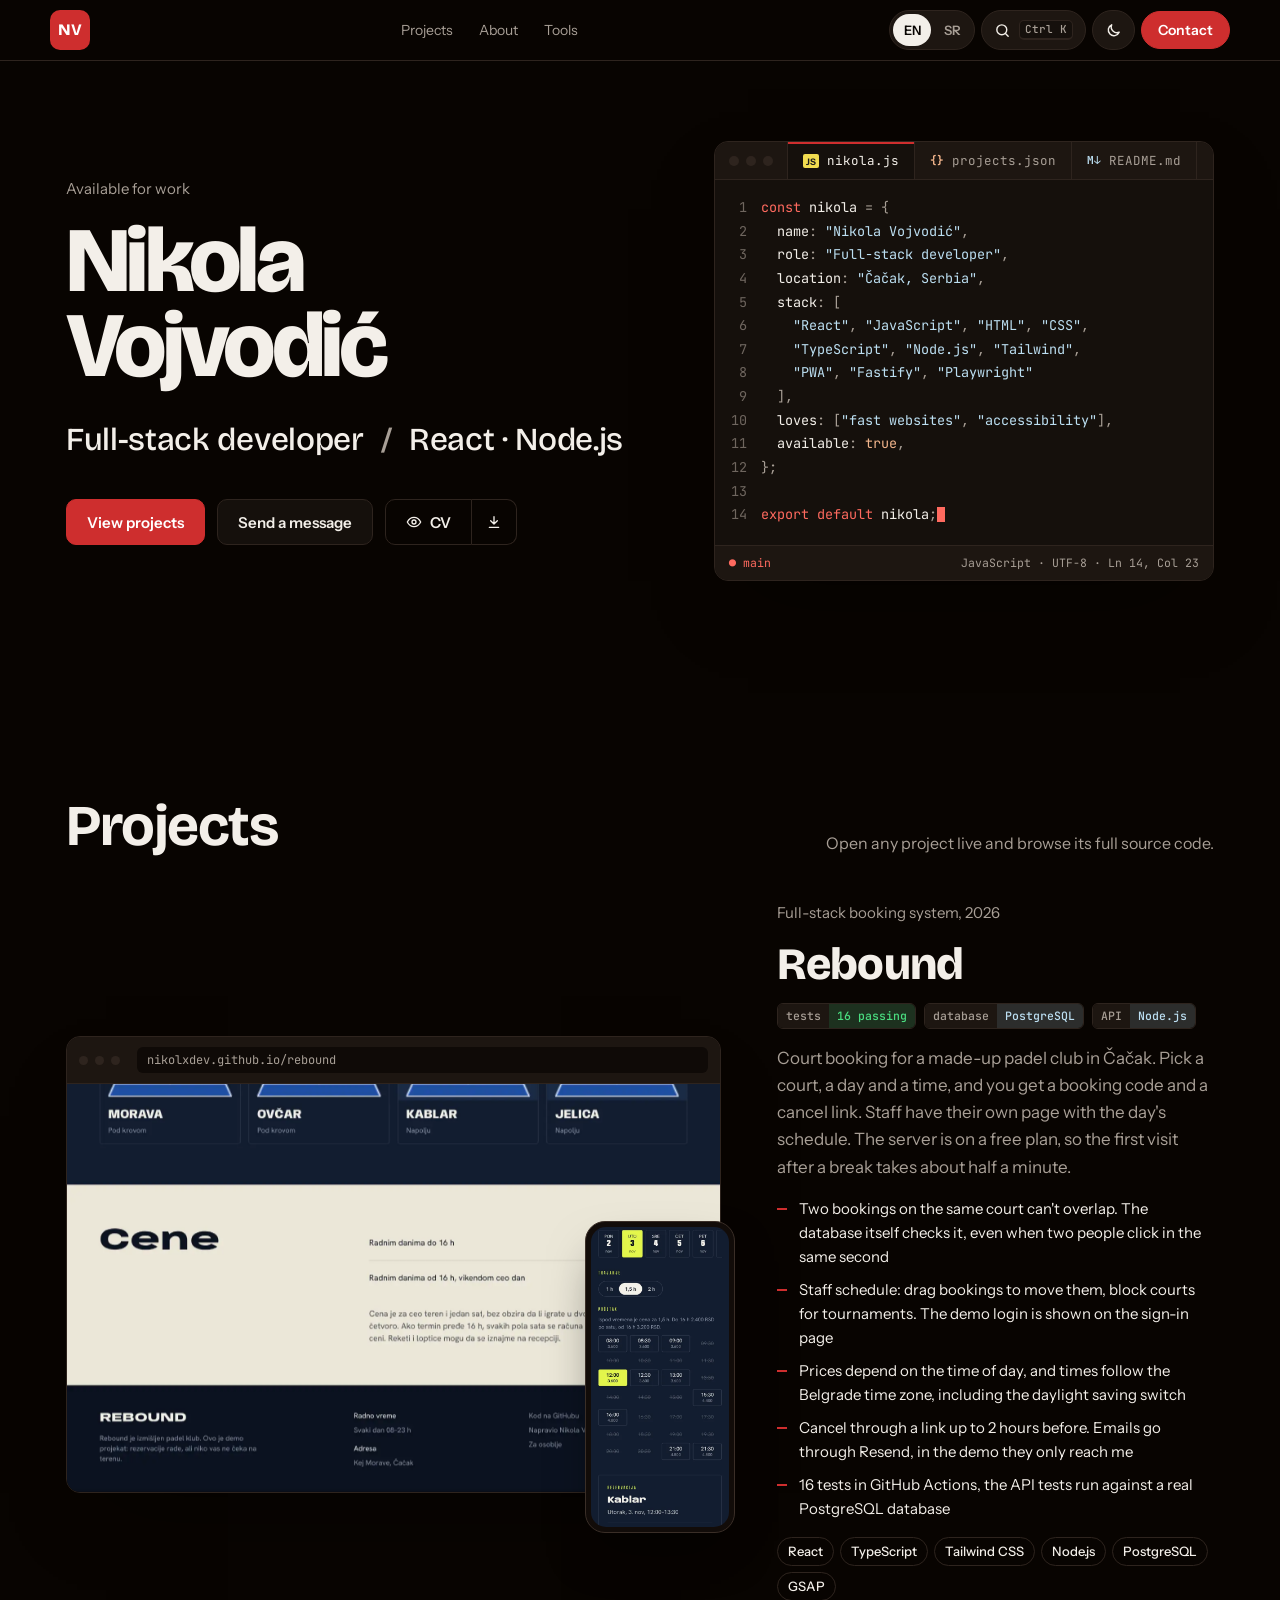
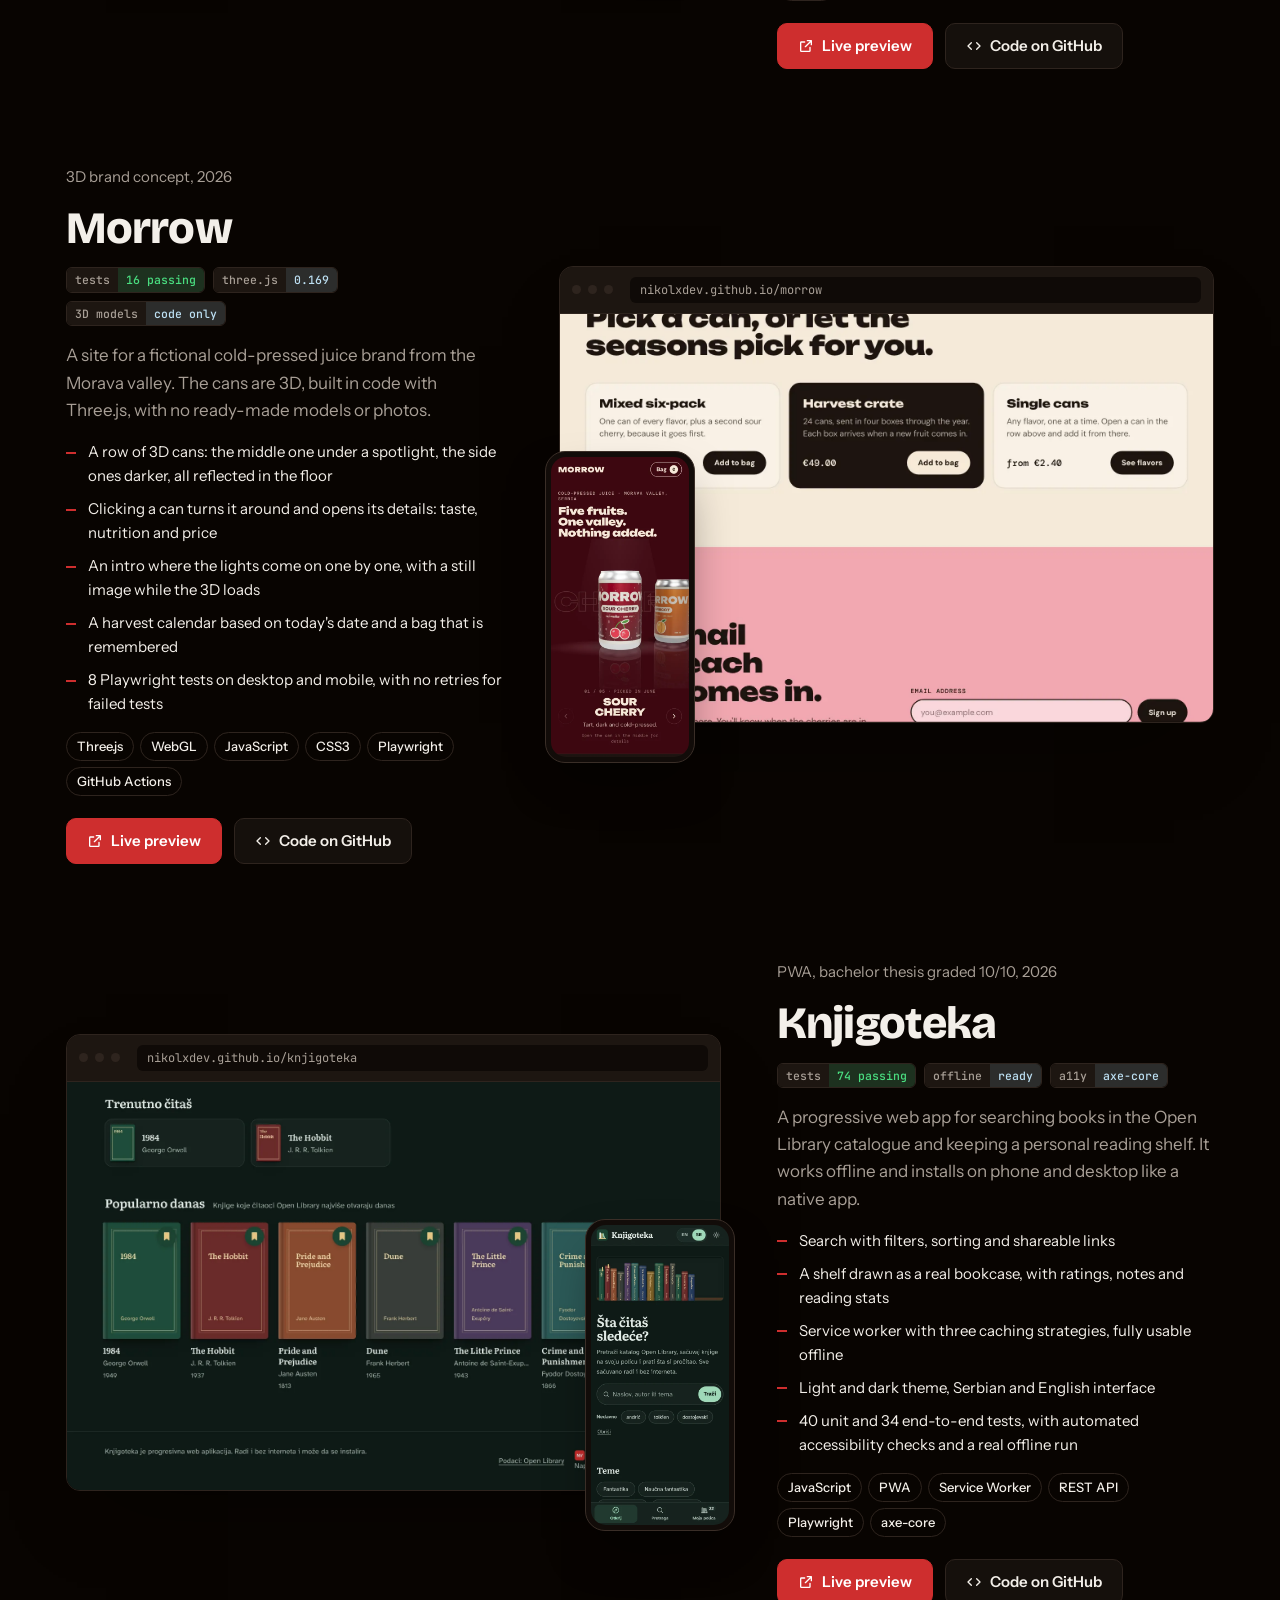
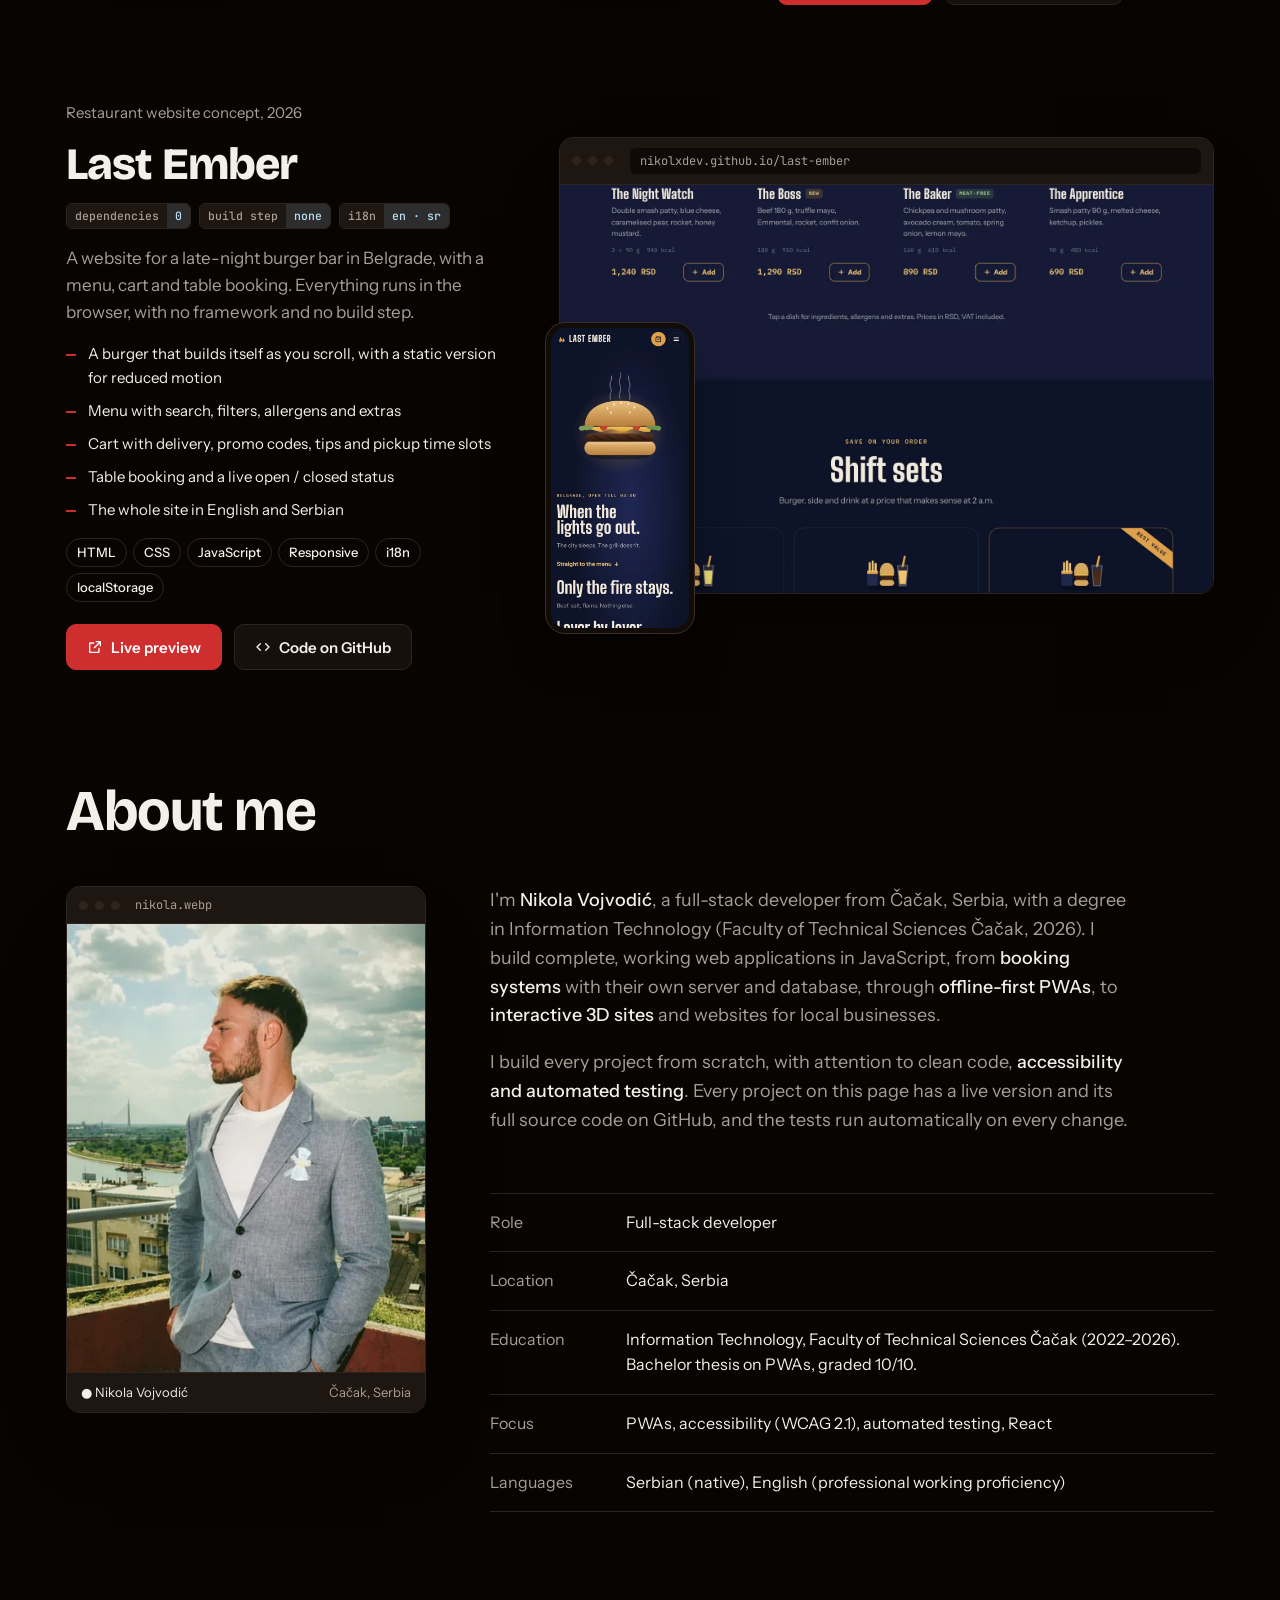
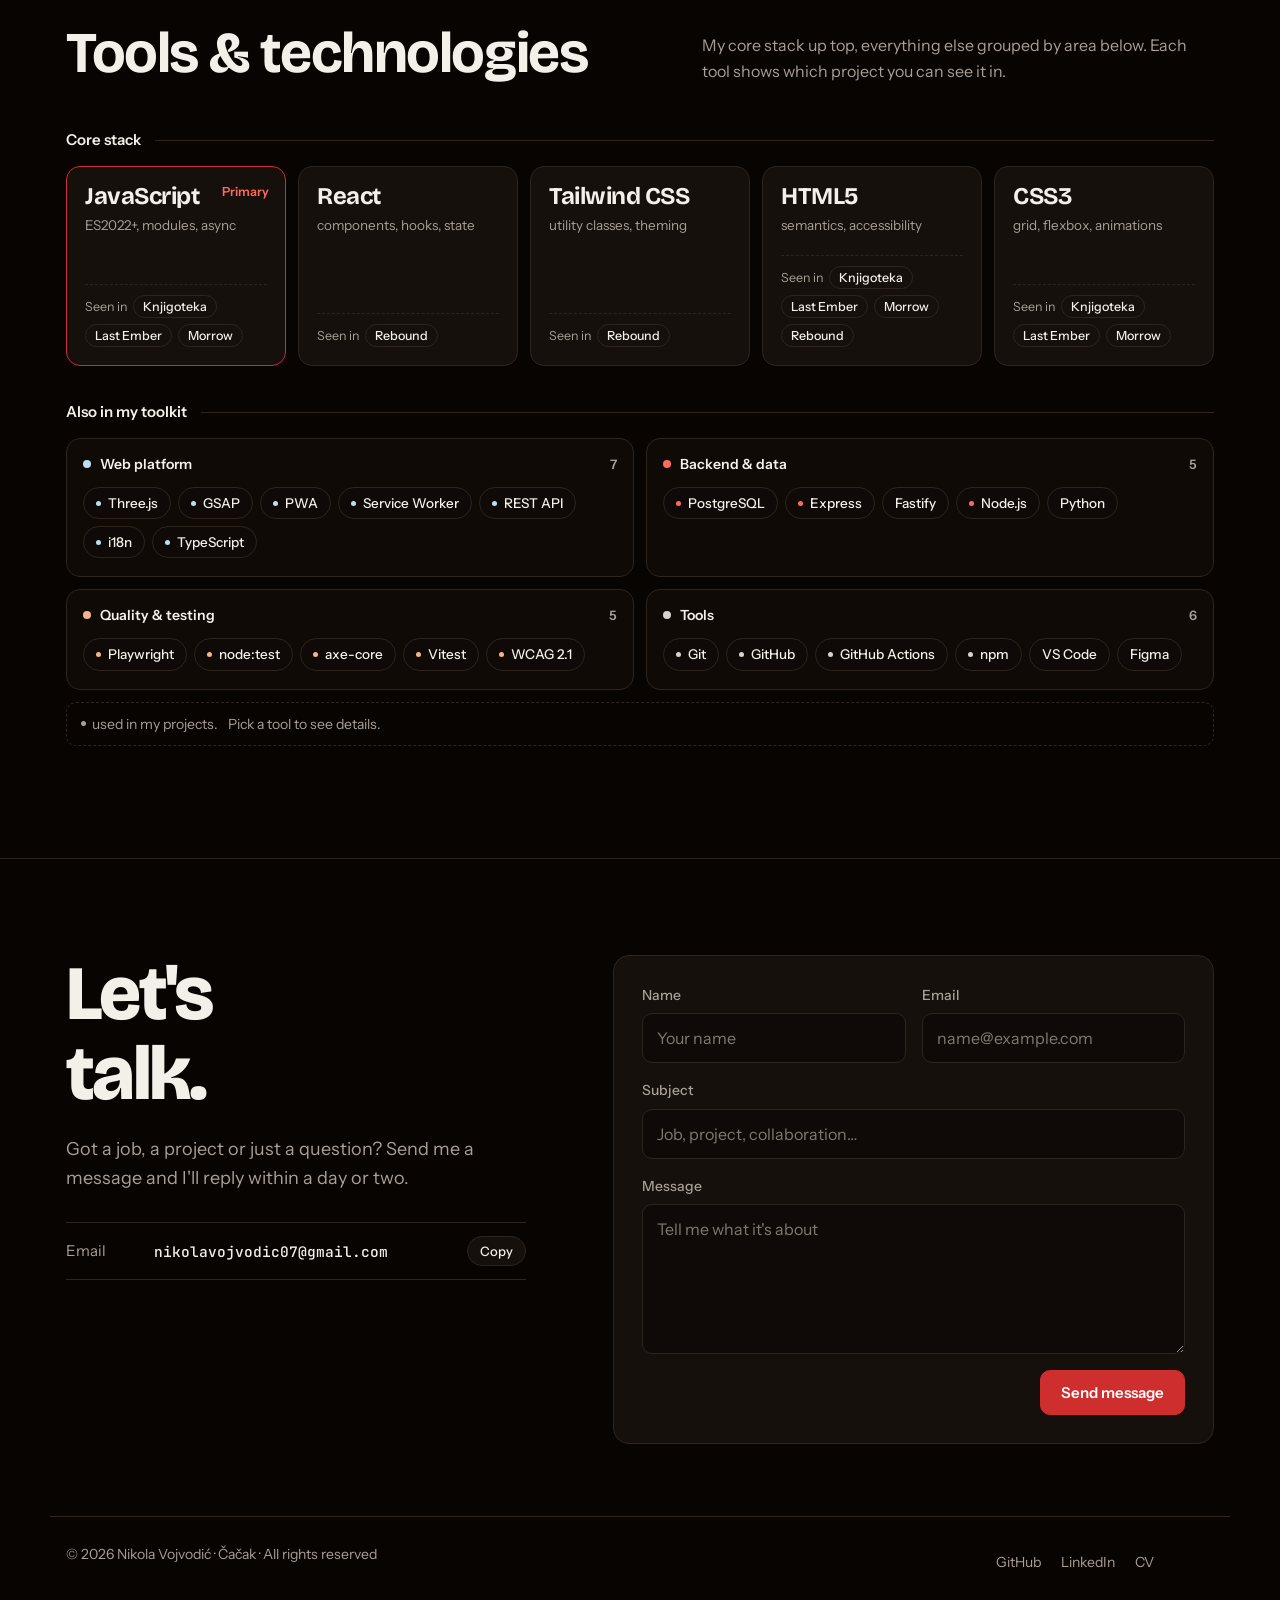
==== commit 6a2f9651: "Enlarge tool and footer links on mobile" ====
--- a/index.html
+++ b/index.html
@@ -204,9 +204,9 @@
           <div class="shots">
             <div class="browser">
               <div class="bar"><i></i><i></i><i></i><span class="url">nikolxdev.github.io/knjigoteka</span></div>
-              <div class="screen"><img class="reel" src="img/knjigoteka-desktop.webp" width="1600" height="1870" alt="Knjigoteka, početna strana" data-i18n-alt="k.altd" loading="lazy"></div>
-            </div>
-            <div class="phone"><img src="img/knjigoteka-mobile.webp" width="500" height="1082" alt="Knjigoteka, mobilni prikaz" data-i18n-alt="k.altm" loading="lazy"></div>
+              <div class="screen"><img class="reel" src="img/knjigoteka-desktop-dark.webp" width="1600" height="1915" alt="Knjigoteka, početna strana" data-i18n-alt="k.altd" loading="lazy"></div>
+            </div>
+            <div class="phone"><img src="img/knjigoteka-mobile-dark.webp" width="500" height="1082" alt="Knjigoteka, mobilni prikaz" data-i18n-alt="k.altm" loading="lazy"></div>
           </div>
           <div class="proj-info">
             <span class="label" data-i18n="k.meta">PWA, diplomski rad ocenjen desetkom, 2026</span>
--- a/css/style.css
+++ b/css/style.css
@@ -321,6 +321,7 @@
 .el-used a { font: 500 12.5px var(--f-body); color: var(--fg); text-decoration: none;
   padding: 3px 9px; border-radius: 999px; border: 1px solid var(--line); transition: border-color 200ms ease; }
 .el-used a:hover { border-color: var(--powder); }
+@media (max-width: 620px) { .el-used { gap: 8px; } .el-used a { padding: 7px 13px; font-size: 13.5px; } }
 .groups { display: grid; grid-template-columns: repeat(2, minmax(0, 1fr)); gap: 12px; }
 .grp { min-width: 0; padding: 16px 16px 18px; border-radius: 14px; border: 1px solid var(--line); background: color-mix(in srgb, var(--surface) 55%, transparent); }
 .grp-h { display: flex; align-items: center; gap: 9px; margin: 0 0 14px; font: 600 14px var(--f-body); }
@@ -386,7 +387,8 @@
   border-top: 1px solid var(--line); color: var(--muted); font-size: 14px; }
 footer a { color: var(--muted); text-decoration: none; }
 footer a:hover { color: var(--fg); }
-.f-links { display: flex; flex-wrap: wrap; gap: 8px 20px; }
+.f-links { display: flex; flex-wrap: wrap; gap: 0 20px; }
+.f-links a { display: inline-block; padding: 8px 0; }
 
 @media (prefers-reduced-motion: reduce) {
   *, *::before, *::after { animation: none !important; transition: none !important; }
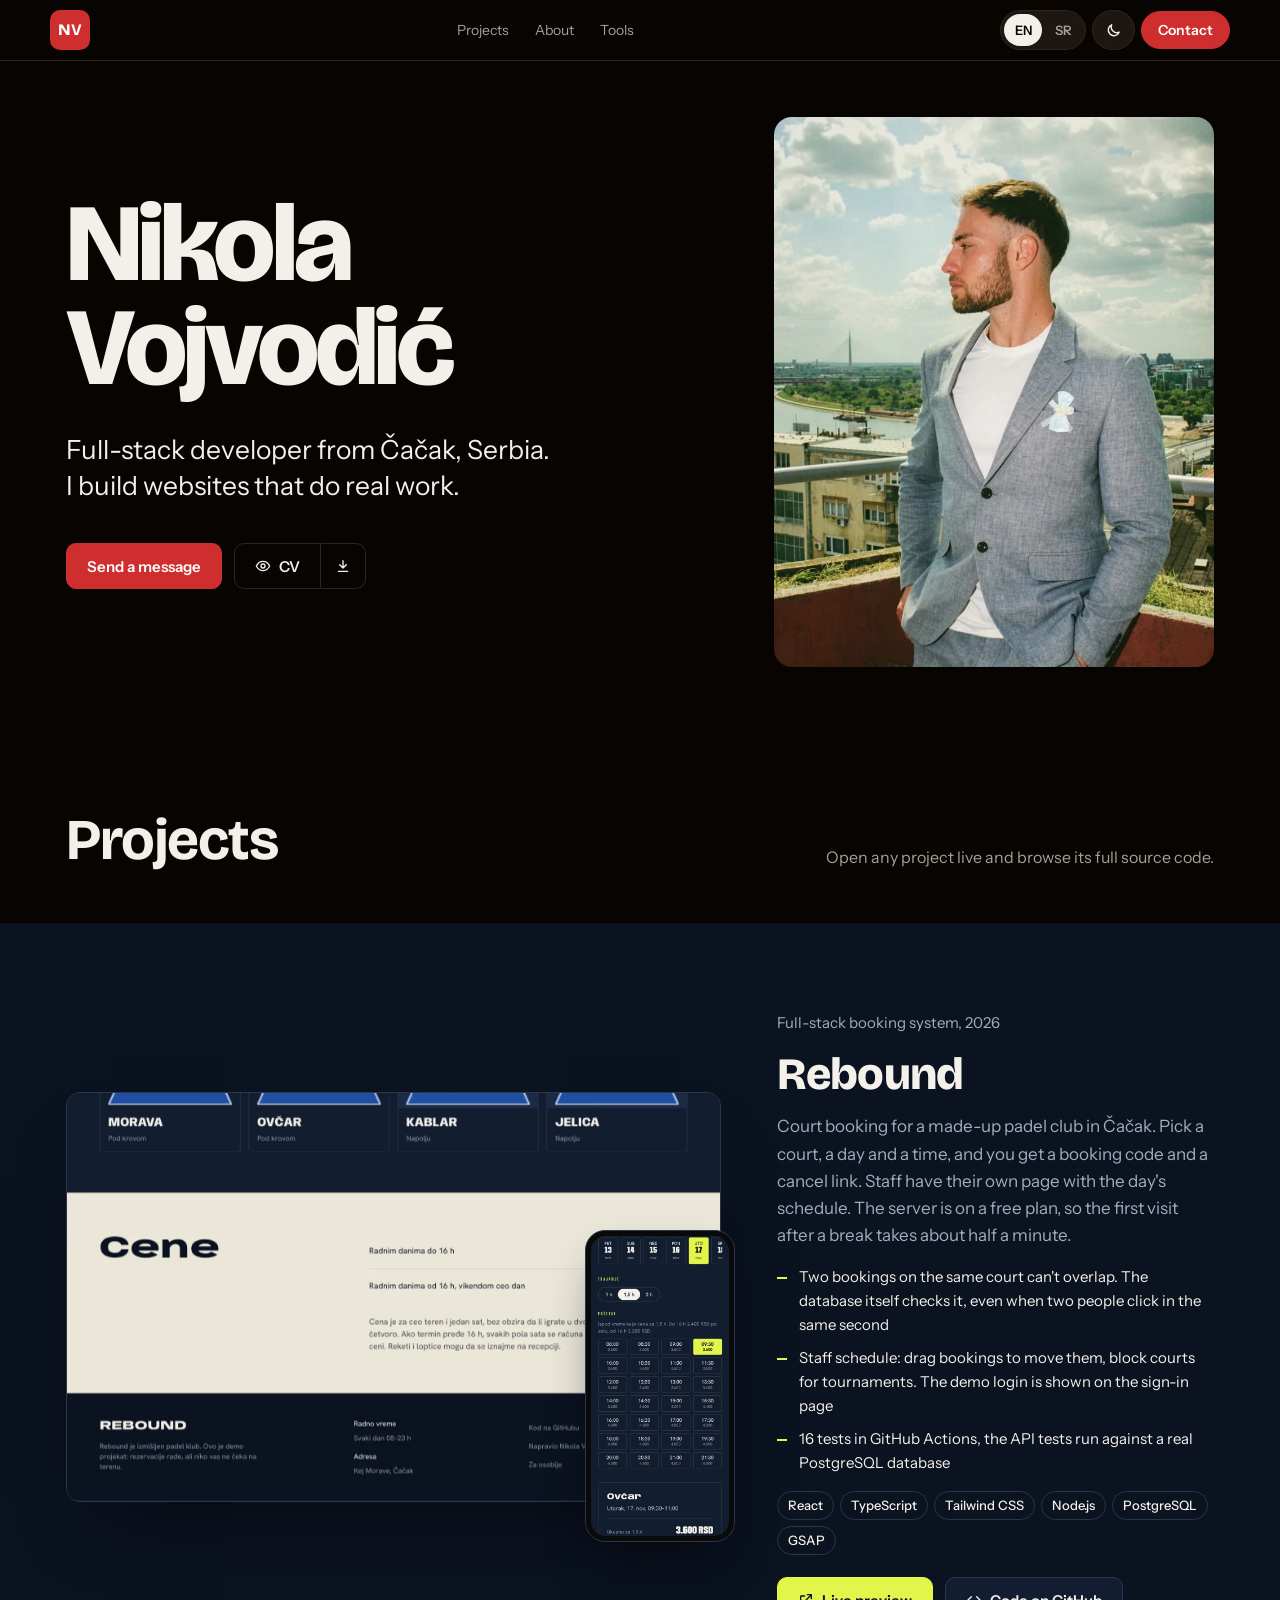
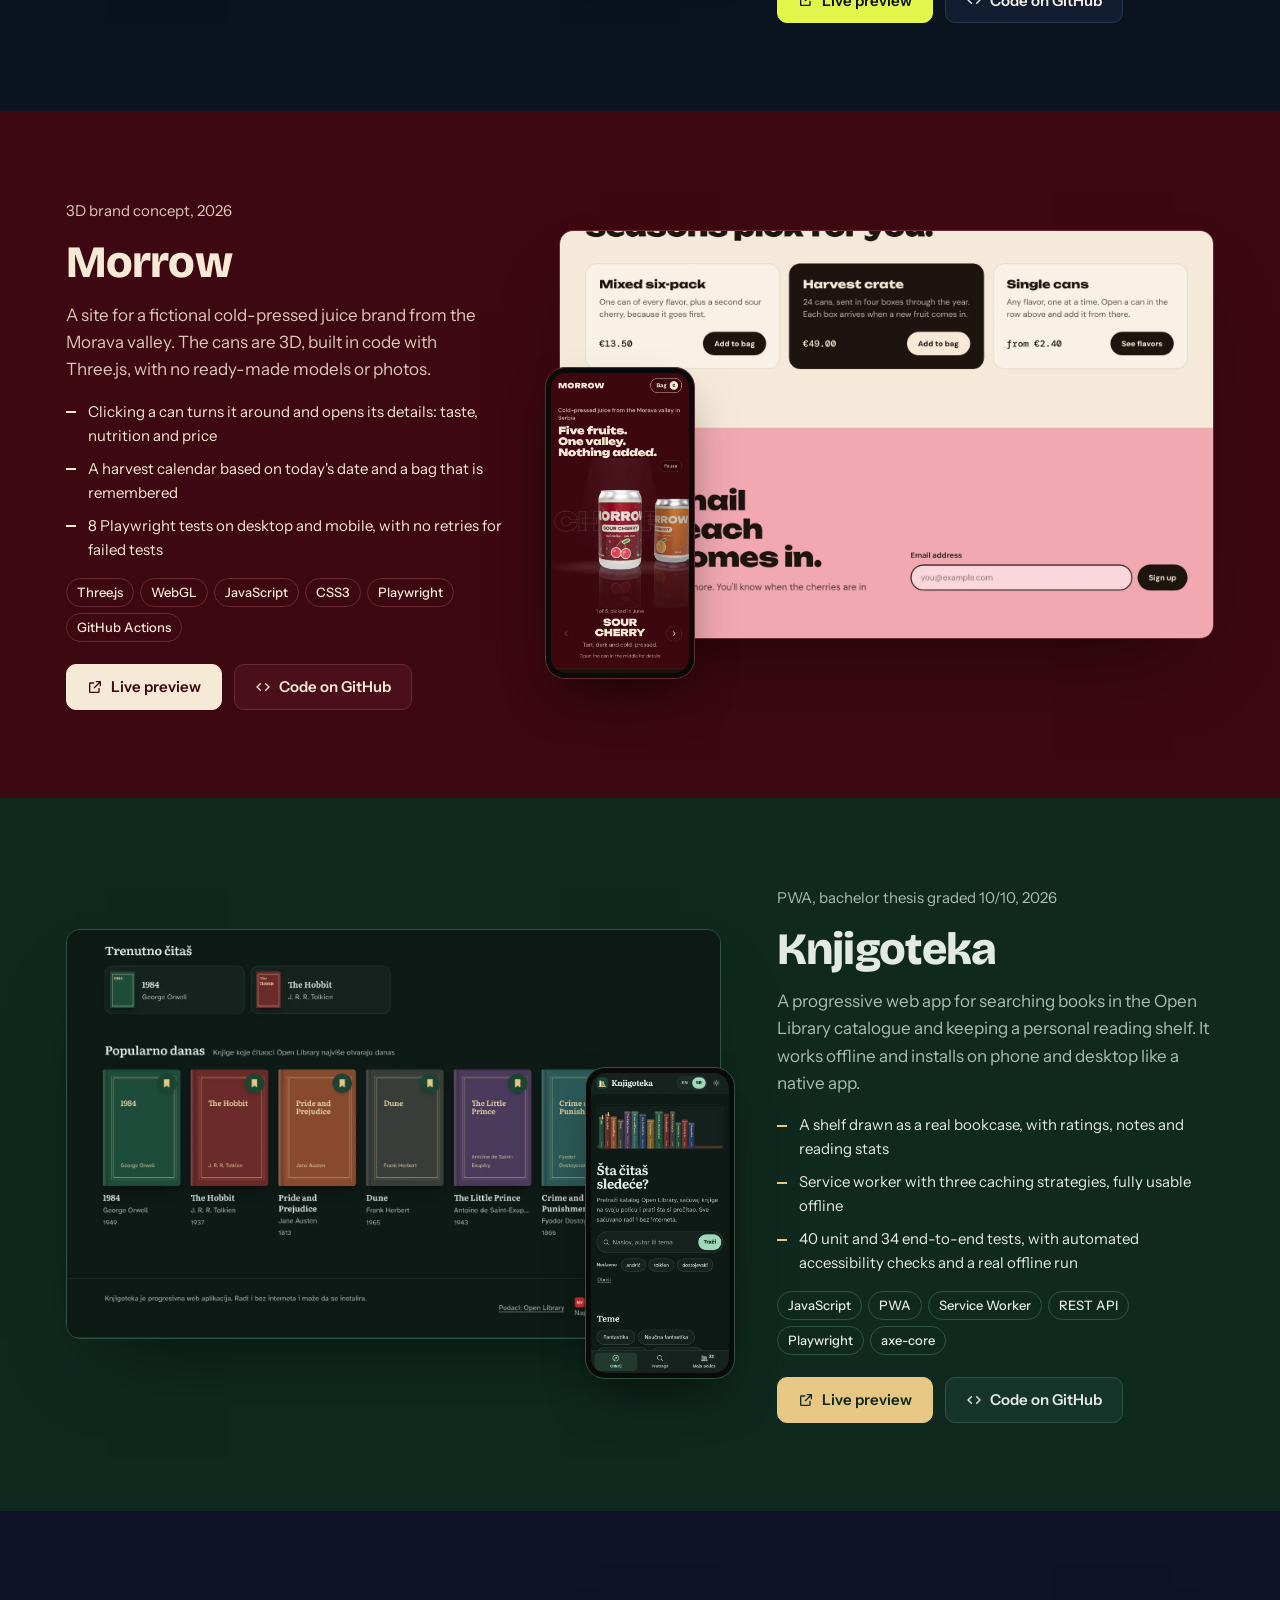
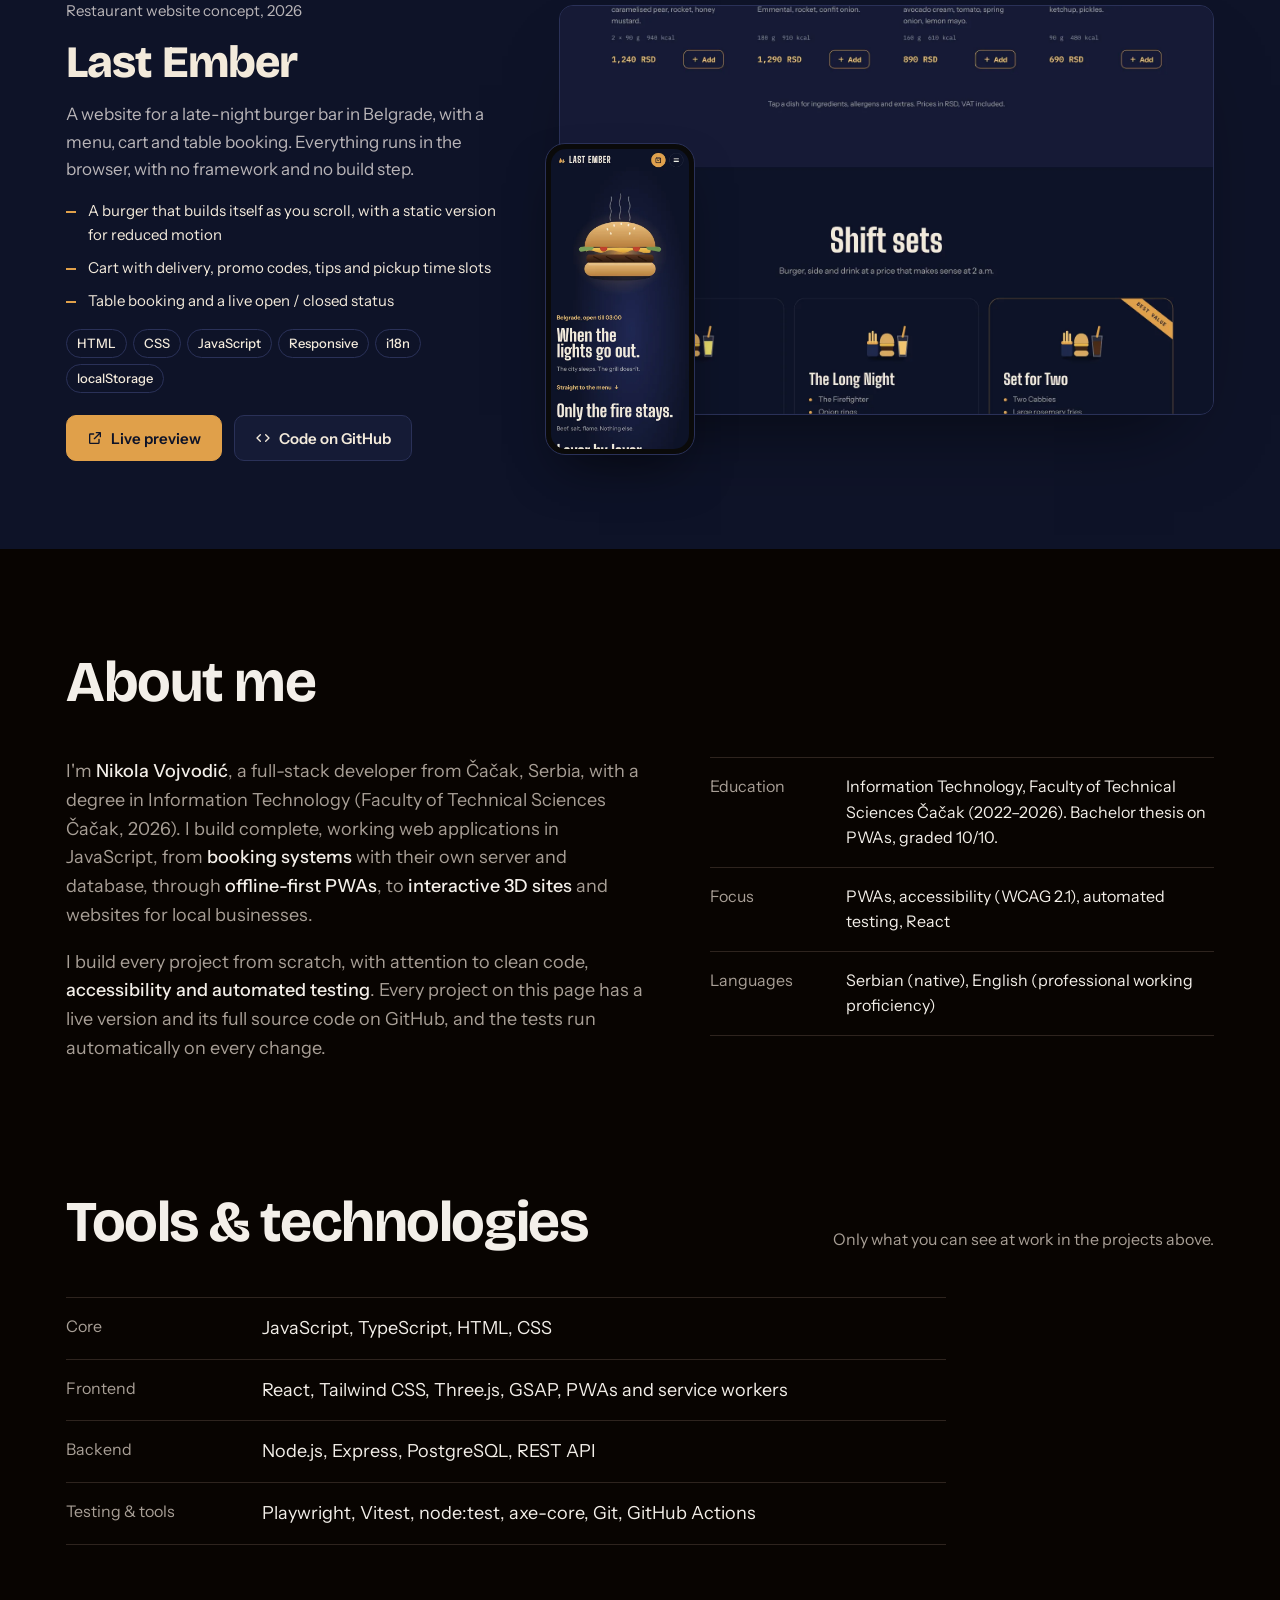
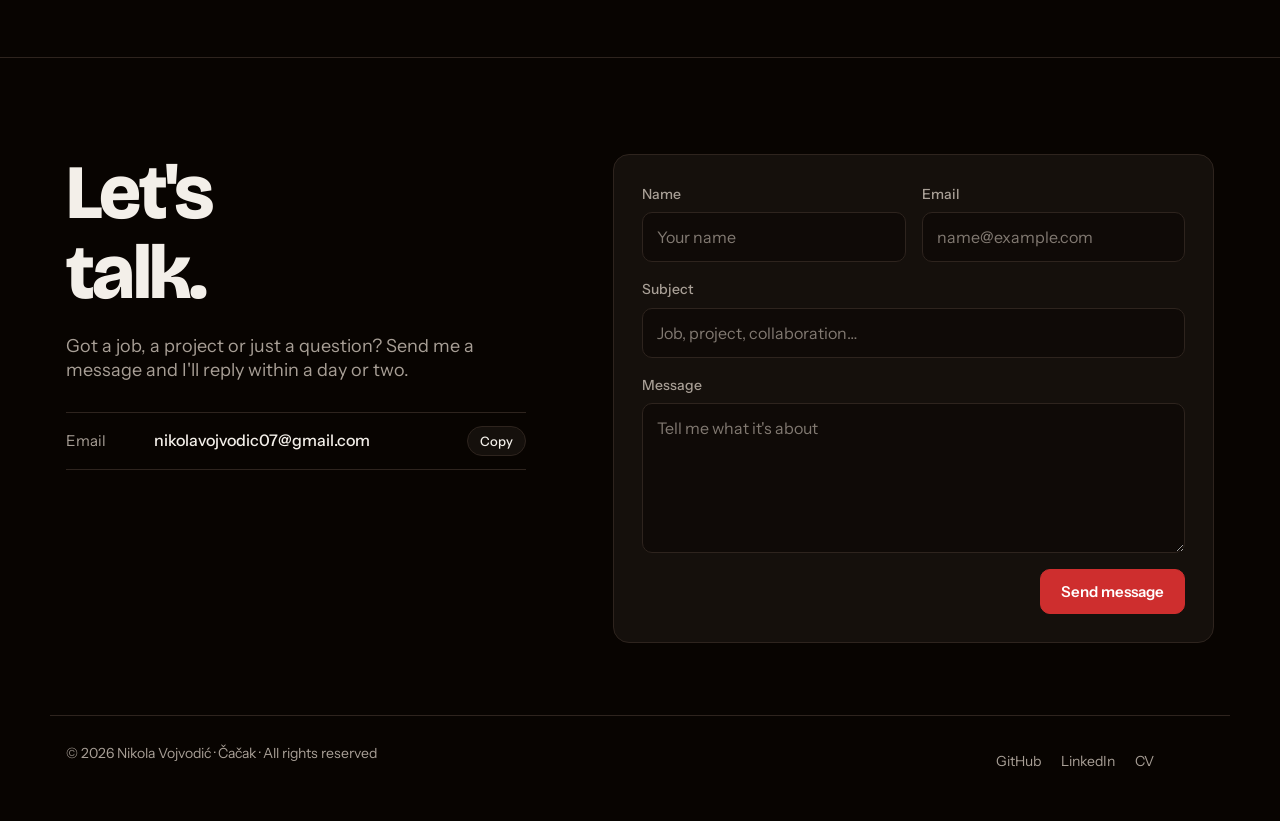
==== commit e327bf46: "Rework portfolio around photo, project colors and plain lists" ====
--- a/index.html
+++ b/index.html
@@ -42,7 +42,7 @@
 <link rel="apple-touch-icon" href="/apple-touch-icon.png">
 <link rel="preconnect" href="https://fonts.googleapis.com">
 <link rel="preconnect" href="https://fonts.gstatic.com" crossorigin>
-<link rel="stylesheet" href="https://fonts.googleapis.com/css2?family=Bricolage+Grotesque:opsz,wght@12..96,500;12..96,700;12..96,800&family=Instrument+Sans:wght@400;500;600&family=JetBrains+Mono:wght@400;500&display=swap">
+<link rel="stylesheet" href="https://fonts.googleapis.com/css2?family=Bricolage+Grotesque:opsz,wght@12..96,700;12..96,800&family=Instrument+Sans:wght@400;500;600&display=swap">
 <link rel="stylesheet" href="css/style.css">
 </head>
 <body>
@@ -63,10 +63,6 @@
         <button type="button" data-lang="en" aria-pressed="true" lang="en" title="English">EN</button>
         <button type="button" data-lang="sr" aria-pressed="false" lang="sr-Latn" title="Srpski">SR</button>
       </div>
-      <button class="icon-btn cmdk-btn" id="cmdk-btn" type="button" aria-label="Komandna paleta" data-i18n-aria="k.open" aria-haspopup="dialog" aria-keyshortcuts="Control+K Meta+K">
-        <svg viewBox="0 0 24 24" fill="none" stroke="currentColor" stroke-width="2" stroke-linecap="round" stroke-linejoin="round" aria-hidden="true"><circle cx="11" cy="11" r="7"/><path d="m20 20-3.5-3.5"/></svg>
-        <kbd id="cmdk-kbd" aria-hidden="true">Ctrl K</kbd>
-      </button>
       <button class="icon-btn" id="mode-btn" type="button">
         <svg class="moon" viewBox="0 0 24 24" fill="none" stroke="currentColor" stroke-width="2" stroke-linecap="round" stroke-linejoin="round" aria-hidden="true"><path d="M20 14.5A8 8 0 0 1 9.5 4a8 8 0 1 0 10.5 10.5Z"/></svg>
         <svg class="sun" viewBox="0 0 24 24" fill="none" stroke="currentColor" stroke-width="2" stroke-linecap="round" stroke-linejoin="round" aria-hidden="true"><circle cx="12" cy="12" r="4"/><path d="M12 2v2M12 20v2M4.9 4.9l1.4 1.4M17.7 17.7l1.4 1.4M2 12h2M20 12h2M4.9 19.1l1.4-1.4M17.7 6.3l1.4-1.4"/></svg>
@@ -80,31 +76,17 @@
   <section class="hero" id="hero">
     <div class="wrap">
       <div class="hero-in">
-        <p class="avail" data-inspect="p.avail" data-ln="10"><span data-i18n="hero.avail">Dostupan za posao</span></p>
-        <h1 class="ime" style="--i:1" data-inspect="h1" data-ln="1">Nikola <span>Vojvodić</span></h1>
-        <p class="uloga" style="--i:2" data-inspect="p.role" data-ln="2">Full-stack developer <i aria-hidden="true">/</i> <span class="nw">React · Node.js</span></p>
-        <div class="ctas" style="--i:3">
-          <a class="btn primary" href="#projekti" data-i18n="hero.cta1">Pogledaj projekte</a>
-          <a class="btn" href="#kontakt" data-i18n="hero.cta2">Pošalji poruku</a>
+        <h1><span>Nikola</span> <span>Vojvodić</span></h1>
+        <p class="lead" style="--i:1" data-i18n="hero.lead">Full-stack developer iz Čačka. Pravim sajtove koji rade pravi posao.</p>
+        <div class="ctas" style="--i:2">
+          <a class="btn primary" href="#kontakt" data-i18n="hero.cta2">Pošalji poruku</a>
           <span class="split"><a class="btn ghost" href="cv/Nikola_Vojvodic_CV.pdf" target="_blank" rel="noopener"><svg viewBox="0 0 24 24" fill="none" stroke="currentColor" stroke-width="2" stroke-linecap="round" stroke-linejoin="round" aria-hidden="true"><path d="M2 12s3.6-7 10-7 10 7 10 7-3.6 7-10 7S2 12 2 12Z"/><circle cx="12" cy="12" r="3"/></svg><span>CV</span></a><a class="btn ghost icon" href="cv/Nikola_Vojvodic_CV.pdf" download aria-label="Preuzmi CV" data-i18n-aria="cv.dl" title="PDF"><svg viewBox="0 0 24 24" fill="none" stroke="currentColor" stroke-width="2" stroke-linecap="round" stroke-linejoin="round" aria-hidden="true"><path d="M12 4v11M7 10l5 5 5-5M5 20h14"/></svg></a></span>
         </div>
       </div>
-
-      <div class="editor" role="region" aria-label="Editor koda" data-i18n-aria="ed.aria">
-        <div class="ed-bar">
-          <div class="ed-dots" aria-hidden="true"><i></i><i></i><i></i></div>
-          <div class="ed-tabs" role="tablist" aria-label="Fajlovi" data-i18n-aria="ed.files">
-            <button class="ed-tab" type="button" role="tab" id="tab-nikola" data-file="nikola" aria-selected="true" aria-controls="ed-panel"><b class="ic-js" aria-hidden="true">JS</b>nikola.js</button>
-            <button class="ed-tab" type="button" role="tab" id="tab-projects" data-file="projects" aria-selected="false" aria-controls="ed-panel" tabindex="-1"><b class="ic-json" aria-hidden="true">{}</b>projects.json</button>
-            <button class="ed-tab" type="button" role="tab" id="tab-readme" data-file="readme" aria-selected="false" aria-controls="ed-panel" tabindex="-1"><b class="ic-md" aria-hidden="true">M↓</b>README.md</button>
-          </div>
-        </div>
-        <div class="ed-body" id="ed-panel" role="tabpanel" aria-labelledby="tab-nikola" tabindex="0">
-          <div class="ed-gutter" id="ed-gutter" aria-hidden="true"></div>
-          <pre class="ed-code" id="ed-code"></pre>
-        </div>
-        <div class="ed-status" aria-hidden="true"><span>● main</span><span id="ed-pos">JavaScript · UTF-8</span></div>
-      </div>
+      <figure class="me">
+        <img src="img/nikola.webp" srcset="img/nikola-sm.webp 420w, img/nikola.webp 720w" sizes="(max-width: 940px) min(420px, 100vw), 440px"
+          width="720" height="900" alt="Nikola Vojvodić" fetchpriority="high" decoding="async">
+      </figure>
     </div>
   </section>
 
@@ -116,173 +98,103 @@
         </div>
         <p data-i18n="proj.lead">Svaki projekat možeš da otvoriš uživo i da pogledaš kompletan izvorni kod.</p>
       </div>
-
-      <div class="projects">
-        <article class="proj" id="p-rebound">
-          <div class="shots">
-            <div class="browser">
-              <div class="bar"><i></i><i></i><i></i><span class="url">nikolxdev.github.io/rebound</span></div>
-              <div class="screen"><img class="reel" src="img/reel-rebound.webp" width="1600" height="3399" alt="Rebound, početna strana" data-i18n-alt="re.altd" loading="lazy"></div>
-            </div>
-            <div class="phone"><img src="img/rebound-mobile.webp" width="500" height="1082" alt="Rebound, izbor termina na telefonu" data-i18n-alt="re.altm" loading="lazy"></div>
-          </div>
-          <div class="proj-info">
-            <span class="label" data-i18n="re.meta">Full-stack sistem za rezervacije, 2026</span>
-            <h3>Rebound</h3>
-            <div class="badges">
-              <a class="badge" href="https://github.com/nikolxdev/rebound/actions" target="_blank" rel="noopener" title="GitHub Actions"><span>tests</span><span>16 passing</span></a>
-              <span class="badge info"><span>database</span><span>PostgreSQL</span></span>
-              <span class="badge info"><span>API</span><span>Node.js</span></span>
-            </div>
-            <p data-i18n="re.desc">Rezervacija padel terena za izmišljeni klub u Čačku. Izabereš teren, dan i sat, dobiješ kod rezervacije i link za otkazivanje. Osoblje ima svoj deo sa rasporedom dana. Server je na besplatnom planu, pa prvo otvaranje posle pauze traje oko pola minuta.</p>
-            <ul class="feat">
-              <li data-i18n="re.f1">Dva termina na istom terenu ne mogu da se preklope. To proverava sama baza, i kad dvoje kliknu u istoj sekundi</li>
-              <li data-i18n="re.f2">Raspored za osoblje: rezervacije se pomeraju prevlačenjem, tereni se blokiraju za turnire. Demo nalog piše na stranici za prijavu</li>
-              <li data-i18n="re.f3">Cena zavisi od doba dana, a vreme se računa po beogradskoj zoni, i kad se menja letnje računanje vremena</li>
-              <li data-i18n="re.f4">Otkazivanje preko linka najkasnije 2 sata ranije. Mejlovi idu preko Resenda, u demo verziji stižu samo meni</li>
-              <li data-i18n="re.f5">16 testova u GitHub Actions, API testovi rade nad pravom PostgreSQL bazom</li>
-            </ul>
-            <div class="tags">
-              <span class="tag">React</span><span class="tag">TypeScript</span><span class="tag">Tailwind CSS</span>
-              <span class="tag">Node.js</span><span class="tag">PostgreSQL</span><span class="tag">GSAP</span>
-            </div>
-            <div class="ctas">
-              <a class="btn primary" href="https://nikolxdev.github.io/rebound/" target="_blank" rel="noopener">
-                <svg viewBox="0 0 24 24" fill="none" stroke="currentColor" stroke-width="2" stroke-linecap="round" stroke-linejoin="round" aria-hidden="true"><path d="M14 4h6v6M20 4l-9 9M18 14v5a1 1 0 0 1-1 1H5a1 1 0 0 1-1-1V7a1 1 0 0 1 1-1h5"/></svg>
-                <span data-i18n="btn.live">Live pregled</span>
-              </a>
-              <a class="btn" href="https://github.com/nikolxdev/rebound" target="_blank" rel="noopener">
-                <svg viewBox="0 0 24 24" fill="none" stroke="currentColor" stroke-width="2" stroke-linecap="round" stroke-linejoin="round" aria-hidden="true"><path d="M8 7l-5 5 5 5M16 7l5 5-5 5"/></svg>
-                <span data-i18n="btn.gh">Kod na GitHubu</span>
-              </a>
-            </div>
-          </div>
-        </article>
-
-        <article class="proj flip" id="p-morrow">
-          <div class="shots">
-            <div class="browser">
-              <div class="bar"><i></i><i></i><i></i><span class="url">nikolxdev.github.io/morrow</span></div>
-              <div class="screen"><img class="reel" src="img/morrow-page.webp" width="1600" height="4000" alt="Morrow, početna strana" data-i18n-alt="mo.altd" loading="lazy"></div>
-            </div>
-            <div class="phone"><img src="img/morrow-mobile.webp" width="500" height="1082" alt="Morrow, mobilni prikaz" data-i18n-alt="mo.altm" loading="lazy"></div>
-          </div>
-          <div class="proj-info">
-            <span class="label" data-i18n="mo.meta">3D koncept brenda, 2026</span>
-            <h3>Morrow</h3>
-            <div class="badges">
-              <a class="badge" href="https://github.com/nikolxdev/morrow/actions" target="_blank" rel="noopener" title="GitHub Actions"><span>tests</span><span>16 passing</span></a>
-              <span class="badge info"><span>three.js</span><span>0.169</span></span>
-              <span class="badge info"><span>3D models</span><span>code only</span></span>
-            </div>
-            <p data-i18n="mo.desc">Sajt za izmišljeni brend hladno ceđenih sokova iz doline Morave. Limenke su 3D, napravljene u kodu sa Three.js, bez gotovih modela i bez fotografija.</p>
-            <ul class="feat">
-              <li data-i18n="mo.f1">Red 3D limenki: srednja je pod svetlom, bočne su tamnije, a sve se ogledaju u podu</li>
-              <li data-i18n="mo.f2">Klik na limenku je okreće i otvara detalje: ukus, nutritivne vrednosti i cenu</li>
-              <li data-i18n="mo.f3">Uvod u kome se svetla pale jedno po jedno, uz sliku dok se 3D učitava</li>
-              <li data-i18n="mo.f4">Kalendar berbe po današnjem datumu i korpa koja se pamti</li>
-              <li data-i18n="mo.f5">8 Playwright testova na računaru i telefonu, bez ponovnog pokretanja palih testova</li>
-            </ul>
-            <div class="tags">
-              <span class="tag">Three.js</span><span class="tag">WebGL</span><span class="tag">JavaScript</span>
-              <span class="tag">CSS3</span><span class="tag">Playwright</span><span class="tag">GitHub Actions</span>
-            </div>
-            <div class="ctas">
-              <a class="btn primary" href="https://nikolxdev.github.io/morrow/" target="_blank" rel="noopener">
-                <svg viewBox="0 0 24 24" fill="none" stroke="currentColor" stroke-width="2" stroke-linecap="round" stroke-linejoin="round" aria-hidden="true"><path d="M14 4h6v6M20 4l-9 9M18 14v5a1 1 0 0 1-1 1H5a1 1 0 0 1-1-1V7a1 1 0 0 1 1-1h5"/></svg>
-                <span data-i18n="btn.live">Live pregled</span>
-              </a>
-              <a class="btn" href="https://github.com/nikolxdev/morrow" target="_blank" rel="noopener">
-                <svg viewBox="0 0 24 24" fill="none" stroke="currentColor" stroke-width="2" stroke-linecap="round" stroke-linejoin="round" aria-hidden="true"><path d="M8 7l-5 5 5 5M16 7l5 5-5 5"/></svg>
-                <span data-i18n="btn.gh">Kod na GitHubu</span>
-              </a>
-            </div>
-          </div>
-        </article>
-
-        <article class="proj" id="p-knjigoteka">
-          <div class="shots">
-            <div class="browser">
-              <div class="bar"><i></i><i></i><i></i><span class="url">nikolxdev.github.io/knjigoteka</span></div>
-              <div class="screen"><img class="reel" src="img/knjigoteka-desktop-dark.webp" width="1600" height="1915" alt="Knjigoteka, početna strana" data-i18n-alt="k.altd" loading="lazy"></div>
-            </div>
-            <div class="phone"><img src="img/knjigoteka-mobile-dark.webp" width="500" height="1082" alt="Knjigoteka, mobilni prikaz" data-i18n-alt="k.altm" loading="lazy"></div>
-          </div>
-          <div class="proj-info">
-            <span class="label" data-i18n="k.meta">PWA, diplomski rad ocenjen desetkom, 2026</span>
-            <h3>Knjigoteka</h3>
-            <div class="badges">
-              <a class="badge" href="https://github.com/nikolxdev/knjigoteka/actions" target="_blank" rel="noopener" title="GitHub Actions"><span>tests</span><span>74 passing</span></a>
-              <span class="badge info"><span>offline</span><span>ready</span></span>
-              <span class="badge info"><span>a11y</span><span>axe-core</span></span>
-            </div>
-            <p data-i18n="k.desc">Progresivna web aplikacija za pretragu knjiga iz kataloga Open Library i vođenje lične police. Radi bez interneta i instalira se na telefon i računar kao prava aplikacija.</p>
-            <ul class="feat">
-              <li data-i18n="k.f1">Pretraga sa filterima, sortiranjem i deljivim linkovima</li>
-              <li data-i18n="k.f2">Polica nacrtana kao prava biblioteka, sa ocenama, beleškama i statistikom čitanja</li>
-              <li data-i18n="k.f3">Service worker sa tri strategije keširanja, potpuno upotrebljiva bez interneta</li>
-              <li data-i18n="k.f4">Svetla i tamna tema, srpski i engleski interfejs</li>
-              <li data-i18n="k.f5">40 unit i 34 end-to-end testa, uz automatsku proveru pristupačnosti i pravi offline test</li>
-            </ul>
-            <div class="tags">
-              <span class="tag">JavaScript</span><span class="tag">PWA</span><span class="tag">Service Worker</span>
-              <span class="tag">REST API</span><span class="tag">Playwright</span><span class="tag">axe-core</span>
-            </div>
-            <div class="ctas">
-              <a class="btn primary" href="https://nikolxdev.github.io/knjigoteka/" target="_blank" rel="noopener">
-                <svg viewBox="0 0 24 24" fill="none" stroke="currentColor" stroke-width="2" stroke-linecap="round" stroke-linejoin="round" aria-hidden="true"><path d="M14 4h6v6M20 4l-9 9M18 14v5a1 1 0 0 1-1 1H5a1 1 0 0 1-1-1V7a1 1 0 0 1 1-1h5"/></svg>
-                <span data-i18n="btn.live">Live pregled</span>
-              </a>
-              <a class="btn" href="https://github.com/nikolxdev/knjigoteka" target="_blank" rel="noopener">
-                <svg viewBox="0 0 24 24" fill="none" stroke="currentColor" stroke-width="2" stroke-linecap="round" stroke-linejoin="round" aria-hidden="true"><path d="M8 7l-5 5 5 5M16 7l5 5-5 5"/></svg>
-                <span data-i18n="btn.gh">Kod na GitHubu</span>
-              </a>
-            </div>
-          </div>
-        </article>
-
-        <article class="proj flip" id="p-last-ember">
-          <div class="shots">
-            <div class="browser">
-              <div class="bar"><i></i><i></i><i></i><span class="url">nikolxdev.github.io/last-ember</span></div>
-              <div class="screen"><img class="reel" src="img/last-ember-page.webp" width="1600" height="4000" alt="Last Ember, početna strana" data-i18n-alt="le.altd" loading="lazy"></div>
-            </div>
-            <div class="phone"><img src="img/last-ember-mobile.webp" width="500" height="1082" alt="Last Ember, mobilni prikaz" data-i18n-alt="le.altm" loading="lazy"></div>
-          </div>
-          <div class="proj-info">
-            <span class="label" data-i18n="le.meta">Koncept sajta za restoran, 2026</span>
-            <h3>Last Ember</h3>
-            <div class="badges">
-              <span class="badge info"><span>dependencies</span><span>0</span></span>
-              <span class="badge info"><span>build step</span><span>none</span></span>
-              <span class="badge info"><span>i18n</span><span>en · sr</span></span>
-            </div>
-            <p data-i18n="le.desc">Sajt za noćni burger bar u Beogradu, sa menijem, korpom i rezervacijom stola. Sve radi u browseru, bez frejmvorka i bez build koraka.</p>
-            <ul class="feat">
-              <li data-i18n="le.f1">Burger koji se slaže dok skroluješ, uz statičnu verziju za smanjen pokret</li>
-              <li data-i18n="le.f2">Meni sa pretragom, filterima, alergenima i dodacima</li>
-              <li data-i18n="le.f3">Korpa sa dostavom, promo kodovima, bakšišem i terminima preuzimanja</li>
-              <li data-i18n="le.f4">Rezervacija stola i status „otvoreno / zatvoreno” uživo</li>
-              <li data-i18n="le.f5">Ceo sajt na engleskom i srpskom</li>
-            </ul>
-            <div class="tags">
-              <span class="tag">HTML</span><span class="tag">CSS</span><span class="tag">JavaScript</span>
-              <span class="tag">Responsive</span><span class="tag">i18n</span><span class="tag">localStorage</span>
-            </div>
-            <div class="ctas">
-              <a class="btn primary" href="https://nikolxdev.github.io/last-ember/" target="_blank" rel="noopener">
-                <svg viewBox="0 0 24 24" fill="none" stroke="currentColor" stroke-width="2" stroke-linecap="round" stroke-linejoin="round" aria-hidden="true"><path d="M14 4h6v6M20 4l-9 9M18 14v5a1 1 0 0 1-1 1H5a1 1 0 0 1-1-1V7a1 1 0 0 1 1-1h5"/></svg>
-                <span data-i18n="btn.live">Live pregled</span>
-              </a>
-              <a class="btn" href="https://github.com/nikolxdev/last-ember" target="_blank" rel="noopener">
-                <svg viewBox="0 0 24 24" fill="none" stroke="currentColor" stroke-width="2" stroke-linecap="round" stroke-linejoin="round" aria-hidden="true"><path d="M8 7l-5 5 5 5M16 7l5 5-5 5"/></svg>
-                <span data-i18n="btn.gh">Kod na GitHubu</span>
-              </a>
-            </div>
-          </div>
-        </article>
-      </div>
-    </div>
+    </div>
+
+    <article class="proj" id="p-rebound">
+      <div class="wrap">
+        <div class="shots">
+          <div class="screen"><img class="reel" src="img/rebound-desktop.webp" width="1600" height="3399" alt="Rebound, početna strana" data-i18n-alt="re.altd" loading="lazy"></div>
+          <div class="phone"><img src="img/rebound-phone.webp" width="500" height="1082" alt="Rebound, izbor termina na telefonu" data-i18n-alt="re.altm" loading="lazy"></div>
+        </div>
+        <div class="proj-info">
+          <span class="label" data-i18n="re.meta">Full-stack sistem za rezervacije, 2026</span>
+          <h3>Rebound</h3>
+          <p data-i18n="re.desc">Rezervacija padel terena za izmišljeni klub u Čačku. Izabereš teren, dan i sat, dobiješ kod rezervacije i link za otkazivanje. Osoblje ima svoj deo sa rasporedom dana. Server je na besplatnom planu, pa prvo otvaranje posle pauze traje oko pola minuta.</p>
+          <ul class="feat">
+            <li data-i18n="re.f1">Dva termina na istom terenu ne mogu da se preklope. To proverava sama baza, i kad dvoje kliknu u istoj sekundi</li>
+            <li data-i18n="re.f2">Raspored za osoblje: rezervacije se pomeraju prevlačenjem, tereni se blokiraju za turnire. Demo nalog piše na stranici za prijavu</li>
+            <li data-i18n="re.f5">16 testova u GitHub Actions, API testovi rade nad pravom PostgreSQL bazom</li>
+          </ul>
+          <div class="tags"><span class="tag">React</span><span class="tag">TypeScript</span><span class="tag">Tailwind CSS</span><span class="tag">Node.js</span><span class="tag">PostgreSQL</span><span class="tag">GSAP</span></div>
+          <div class="ctas">
+            <a class="btn primary" href="https://nikolxdev.github.io/rebound/" target="_blank" rel="noopener"><svg viewBox="0 0 24 24" fill="none" stroke="currentColor" stroke-width="2" stroke-linecap="round" stroke-linejoin="round" aria-hidden="true"><path d="M14 4h6v6M20 4l-9 9M18 14v5a1 1 0 0 1-1 1H5a1 1 0 0 1-1-1V7a1 1 0 0 1 1-1h5"/></svg><span data-i18n="btn.live">Live pregled</span></a>
+            <a class="btn" href="https://github.com/nikolxdev/rebound" target="_blank" rel="noopener"><svg viewBox="0 0 24 24" fill="none" stroke="currentColor" stroke-width="2" stroke-linecap="round" stroke-linejoin="round" aria-hidden="true"><path d="M8 7l-5 5 5 5M16 7l5 5-5 5"/></svg><span data-i18n="btn.gh">Kod na GitHubu</span></a>
+          </div>
+        </div>
+      </div>
+    </article>
+
+    <article class="proj flip" id="p-morrow">
+      <div class="wrap">
+        <div class="shots">
+          <div class="screen"><img class="reel" src="img/morrow-desktop.webp" width="1600" height="4000" alt="Morrow, početna strana" data-i18n-alt="mo.altd" loading="lazy"></div>
+          <div class="phone"><img src="img/morrow-phone.webp" width="500" height="1082" alt="Morrow, mobilni prikaz" data-i18n-alt="mo.altm" loading="lazy"></div>
+        </div>
+        <div class="proj-info">
+          <span class="label" data-i18n="mo.meta">3D koncept brenda, 2026</span>
+          <h3>Morrow</h3>
+          <p data-i18n="mo.desc">Sajt za izmišljeni brend hladno ceđenih sokova iz doline Morave. Limenke su 3D, napravljene u kodu sa Three.js, bez gotovih modela i bez fotografija.</p>
+          <ul class="feat">
+            <li data-i18n="mo.f2">Klik na limenku je okreće i otvara detalje: ukus, nutritivne vrednosti i cenu</li>
+            <li data-i18n="mo.f4">Kalendar berbe po današnjem datumu i korpa koja se pamti</li>
+            <li data-i18n="mo.f5">8 Playwright testova na računaru i telefonu, bez ponovnog pokretanja palih testova</li>
+          </ul>
+          <div class="tags"><span class="tag">Three.js</span><span class="tag">WebGL</span><span class="tag">JavaScript</span><span class="tag">CSS3</span><span class="tag">Playwright</span><span class="tag">GitHub Actions</span></div>
+          <div class="ctas">
+            <a class="btn primary" href="https://nikolxdev.github.io/morrow/" target="_blank" rel="noopener"><svg viewBox="0 0 24 24" fill="none" stroke="currentColor" stroke-width="2" stroke-linecap="round" stroke-linejoin="round" aria-hidden="true"><path d="M14 4h6v6M20 4l-9 9M18 14v5a1 1 0 0 1-1 1H5a1 1 0 0 1-1-1V7a1 1 0 0 1 1-1h5"/></svg><span data-i18n="btn.live">Live pregled</span></a>
+            <a class="btn" href="https://github.com/nikolxdev/morrow" target="_blank" rel="noopener"><svg viewBox="0 0 24 24" fill="none" stroke="currentColor" stroke-width="2" stroke-linecap="round" stroke-linejoin="round" aria-hidden="true"><path d="M8 7l-5 5 5 5M16 7l5 5-5 5"/></svg><span data-i18n="btn.gh">Kod na GitHubu</span></a>
+          </div>
+        </div>
+      </div>
+    </article>
+
+    <article class="proj" id="p-knjigoteka">
+      <div class="wrap">
+        <div class="shots">
+          <div class="screen"><img class="reel" src="img/knjigoteka-desktop-dark.webp" width="1600" height="1915" alt="Knjigoteka, početna strana" data-i18n-alt="k.altd" loading="lazy"></div>
+          <div class="phone"><img src="img/knjigoteka-mobile-dark.webp" width="500" height="1082" alt="Knjigoteka, mobilni prikaz" data-i18n-alt="k.altm" loading="lazy"></div>
+        </div>
+        <div class="proj-info">
+          <span class="label" data-i18n="k.meta">PWA, diplomski rad ocenjen desetkom, 2026</span>
+          <h3>Knjigoteka</h3>
+          <p data-i18n="k.desc">Progresivna web aplikacija za pretragu knjiga iz kataloga Open Library i vođenje lične police. Radi bez interneta i instalira se na telefon i računar kao prava aplikacija.</p>
+          <ul class="feat">
+            <li data-i18n="k.f2">Polica nacrtana kao prava biblioteka, sa ocenama, beleškama i statistikom čitanja</li>
+            <li data-i18n="k.f3">Service worker sa tri strategije keširanja, potpuno upotrebljiva bez interneta</li>
+            <li data-i18n="k.f5">40 unit i 34 end-to-end testa, uz automatsku proveru pristupačnosti i pravi offline test</li>
+          </ul>
+          <div class="tags"><span class="tag">JavaScript</span><span class="tag">PWA</span><span class="tag">Service Worker</span><span class="tag">REST API</span><span class="tag">Playwright</span><span class="tag">axe-core</span></div>
+          <div class="ctas">
+            <a class="btn primary" href="https://nikolxdev.github.io/knjigoteka/" target="_blank" rel="noopener"><svg viewBox="0 0 24 24" fill="none" stroke="currentColor" stroke-width="2" stroke-linecap="round" stroke-linejoin="round" aria-hidden="true"><path d="M14 4h6v6M20 4l-9 9M18 14v5a1 1 0 0 1-1 1H5a1 1 0 0 1-1-1V7a1 1 0 0 1 1-1h5"/></svg><span data-i18n="btn.live">Live pregled</span></a>
+            <a class="btn" href="https://github.com/nikolxdev/knjigoteka" target="_blank" rel="noopener"><svg viewBox="0 0 24 24" fill="none" stroke="currentColor" stroke-width="2" stroke-linecap="round" stroke-linejoin="round" aria-hidden="true"><path d="M8 7l-5 5 5 5M16 7l5 5-5 5"/></svg><span data-i18n="btn.gh">Kod na GitHubu</span></a>
+          </div>
+        </div>
+      </div>
+    </article>
+
+    <article class="proj flip" id="p-last-ember">
+      <div class="wrap">
+        <div class="shots">
+          <div class="screen"><img class="reel" src="img/last-ember-desktop.webp" width="1600" height="4000" alt="Last Ember, početna strana" data-i18n-alt="le.altd" loading="lazy"></div>
+          <div class="phone"><img src="img/last-ember-phone.webp" width="500" height="1082" alt="Last Ember, mobilni prikaz" data-i18n-alt="le.altm" loading="lazy"></div>
+        </div>
+        <div class="proj-info">
+          <span class="label" data-i18n="le.meta">Koncept sajta za restoran, 2026</span>
+          <h3>Last Ember</h3>
+          <p data-i18n="le.desc">Sajt za noćni burger bar u Beogradu, sa menijem, korpom i rezervacijom stola. Sve radi u browseru, bez frejmvorka i bez build koraka.</p>
+          <ul class="feat">
+            <li data-i18n="le.f1">Burger koji se slaže dok skroluješ, uz statičnu verziju za smanjen pokret</li>
+            <li data-i18n="le.f3">Korpa sa dostavom, promo kodovima, bakšišem i terminima preuzimanja</li>
+            <li data-i18n="le.f4">Rezervacija stola i status „otvoreno / zatvoreno” uživo</li>
+          </ul>
+          <div class="tags"><span class="tag">HTML</span><span class="tag">CSS</span><span class="tag">JavaScript</span><span class="tag">Responsive</span><span class="tag">i18n</span><span class="tag">localStorage</span></div>
+          <div class="ctas">
+            <a class="btn primary" href="https://nikolxdev.github.io/last-ember/" target="_blank" rel="noopener"><svg viewBox="0 0 24 24" fill="none" stroke="currentColor" stroke-width="2" stroke-linecap="round" stroke-linejoin="round" aria-hidden="true"><path d="M14 4h6v6M20 4l-9 9M18 14v5a1 1 0 0 1-1 1H5a1 1 0 0 1-1-1V7a1 1 0 0 1 1-1h5"/></svg><span data-i18n="btn.live">Live pregled</span></a>
+            <a class="btn" href="https://github.com/nikolxdev/last-ember" target="_blank" rel="noopener"><svg viewBox="0 0 24 24" fill="none" stroke="currentColor" stroke-width="2" stroke-linecap="round" stroke-linejoin="round" aria-hidden="true"><path d="M8 7l-5 5 5 5M16 7l5 5-5 5"/></svg><span data-i18n="btn.gh">Kod na GitHubu</span></a>
+          </div>
+        </div>
+      </div>
+    </article>
   </section>
 
   <section class="block" id="o-meni">
@@ -293,27 +205,15 @@
         </div>
       </div>
       <div class="about">
-        <figure class="photo">
-          <div class="bar" aria-hidden="true"><i></i><i></i><i></i><span>nikola.webp</span></div>
-          <div class="ph-img">
-            <img src="img/nikola.webp" srcset="img/nikola-sm.webp 420w, img/nikola.webp 720w" sizes="(max-width: 860px) min(360px, 100vw), 360px"
-              width="720" height="900" alt="Nikola Vojvodić" loading="lazy" decoding="async">
-          </div>
-          <figcaption><span>● Nikola Vojvodić</span><span data-i18n="ab.v2">Čačak, Srbija</span></figcaption>
-        </figure>
-        <div class="about-main">
         <div class="about-text">
           <p data-i18n="ab.p1">Ja sam <strong>Nikola Vojvodić</strong>, full-stack developer iz Čačka i diplomirani inženjer informacionih tehnologija (FTN Čačak, 2026). Pravim kompletne, funkcionalne web aplikacije u JavaScript-u, od <strong>sistema za rezervacije</strong> sa sopstvenim serverom i bazom, preko <strong>offline-first PWA</strong> aplikacija, do <strong>interaktivnih 3D sajtova</strong> i sajtova za lokale.</p>
           <p data-i18n="ab.p2">Svaki projekat pravim od nule, sa pažnjom na čist kod, <strong>pristupačnost i automatske testove</strong>. Svaki projekat na ovoj stranici ima verziju uživo i kompletan kod na GitHubu, a testovi se automatski pokreću pri svakoj izmeni.</p>
         </div>
         <dl class="facts">
-          <div><dt data-i18n="ab.k1">Uloga</dt><dd data-i18n="ab.v1">Full-stack developer</dd></div>
-          <div><dt data-i18n="ab.k2">Lokacija</dt><dd data-i18n="ab.v2">Čačak, Srbija</dd></div>
           <div><dt data-i18n="ab.k6">Obrazovanje</dt><dd data-i18n="ab.v6">Informacione tehnologije, Fakultet tehničkih nauka Čačak (2022–2026). Diplomski rad o PWA aplikacijama, ocena 10.</dd></div>
           <div><dt data-i18n="ab.k3">Fokus</dt><dd data-i18n="ab.v3">PWA, pristupačnost (WCAG 2.1), automatsko testiranje, React</dd></div>
           <div><dt data-i18n="ab.k4">Jezici</dt><dd data-i18n="ab.v4">Srpski (maternji), engleski (profesionalni nivo)</dd></div>
         </dl>
-        </div>
       </div>
     </div>
   </section>
@@ -324,9 +224,14 @@
         <div>
           <h2 data-i18n="t.title">Alati i tehnologije</h2>
         </div>
-        <p data-i18n="t.lead">Glavni stack na vrhu, ispod sve ostalo po oblastima. Uz svaki alat piše u kom projektu ga možeš videti.</p>
-      </div>
-      <div class="ptable" id="ptable"></div>
+        <p data-i18n="t.lead">Samo ono što možeš da vidiš na delu u projektima iznad.</p>
+      </div>
+      <dl class="facts tools">
+        <div><dt data-i18n="t.k1">Osnova</dt><dd>JavaScript, TypeScript, HTML, CSS</dd></div>
+        <div><dt>Frontend</dt><dd data-i18n="t.v2">React, Tailwind CSS, Three.js, GSAP, PWA i service worker</dd></div>
+        <div><dt>Backend</dt><dd>Node.js, Express, PostgreSQL, REST API</dd></div>
+        <div><dt data-i18n="t.k4">Testovi i alati</dt><dd>Playwright, Vitest, node:test, axe-core, Git, GitHub Actions</dd></div>
+      </dl>
     </div>
   </section>
 
@@ -335,7 +240,7 @@
       <div>
         <h2 data-i18n="c.title">Hajde da<br>pričamo.</h2>
         <p class="lead" data-i18n="c.lead">Imaš posao, projekat ili samo pitanje? Pošalji poruku i odgovoriću u roku od jednog do dva dana.</p>
-        <div class="mail-row"><span class="label">Email</span><code id="mail">nikolavojvodic07@gmail.com</code><button type="button" id="copy-mail" data-i18n="c.copy">Kopiraj</button></div>
+        <div class="mail-row"><span class="label">Email</span><span id="mail">nikolavojvodic07@gmail.com</span><button type="button" id="copy-mail" data-i18n="c.copy">Kopiraj</button></div>
       </div>
       <form id="contact-form" action="https://formspree.io/f/mppqglyp" method="POST" novalidate>
         <div class="row2">
@@ -369,20 +274,6 @@
 
 <footer><div class="wrap"><span>© 2026 Nikola Vojvodić · Čačak · All rights reserved</span><span class="f-links"><a href="https://github.com/nikolxdev" target="_blank" rel="noopener">GitHub</a><a href="https://www.linkedin.com/in/nikola-vojvodi%C4%87-324a79419" target="_blank" rel="noopener">LinkedIn</a><a href="cv/Nikola_Vojvodic_CV.pdf" target="_blank" rel="noopener">CV</a></span></div></footer>
 
-<dialog class="cmdk" id="cmdk" aria-label="Komandna paleta" data-i18n-aria="k.title">
-  <div class="cmdk-search">
-    <svg viewBox="0 0 24 24" fill="none" stroke="currentColor" stroke-width="2" stroke-linecap="round" stroke-linejoin="round" aria-hidden="true"><circle cx="11" cy="11" r="7"/><path d="m20 20-3.5-3.5"/></svg>
-    <input id="cmdk-q" type="text" role="combobox" aria-expanded="true" aria-controls="cmdk-list" aria-autocomplete="list" autocomplete="off" spellcheck="false"
-      placeholder="Ukucaj komandu ili traži…" data-i18n-ph="k.ph" aria-label="Pretraga komandi" data-i18n-aria="k.qaria">
-    <kbd aria-hidden="true">Esc</kbd>
-  </div>
-  <ul class="cmdk-list" id="cmdk-list" role="listbox" aria-label="Komande" data-i18n-aria="k.list"></ul>
-  <div class="cmdk-foot" aria-hidden="true">
-    <span><kbd>↑</kbd><kbd>↓</kbd> <span data-i18n="k.move">pomeri</span></span>
-    <span><kbd>Enter</kbd> <span data-i18n="k.run">otvori</span></span>
-    <span><kbd>Esc</kbd> <span data-i18n="k.close">zatvori</span></span>
-  </div>
-</dialog>
 <div class="toast" id="toast" role="status" aria-live="polite"></div>
 
 <script src="js/main.js"></script>
--- a/css/style.css
+++ b/css/style.css
@@ -16,21 +16,10 @@
   --ok: #4ade80;
   --err: #ff6a5f;
   --shadow: rgba(0, 0, 0, .55);
-  --syn-kw: #ff6a5f;
-  --syn-prop: #f3efe9;
-  --syn-str: #bcdff2;
-  --syn-lit: #f2b58c;
-  --syn-com: #6f665f;
-  --syn-punc: #a89f96;
-  --c-web: #bcdff2;
-  --c-qa: #f2b58c;
-  --c-tool: #d9d2cb;
-  --c-data: #ff6a5f;
   --ease-out: cubic-bezier(.23, 1, .32, 1);
   --ease-in-out: cubic-bezier(.77, 0, .175, 1);
   --f-display: "Bricolage Grotesque", "Arial Narrow", system-ui, sans-serif;
   --f-body: "Instrument Sans", system-ui, -apple-system, "Segoe UI", sans-serif;
-  --f-mono: "JetBrains Mono", ui-monospace, "SFMono-Regular", Menlo, Consolas, monospace;
   color-scheme: dark;
 }
 :root[data-mode="light"] {
@@ -49,16 +38,6 @@
   --ok: #146c34;
   --err: #a3161a;
   --shadow: rgba(8, 4, 1, .22);
-  --syn-kw: #a3161a;
-  --syn-prop: #080401;
-  --syn-str: #1d5a80;
-  --syn-lit: #84460f;
-  --syn-com: #56707f;
-  --syn-punc: #2f4553;
-  --c-web: #1d5a80;
-  --c-qa: #84460f;
-  --c-tool: #3a3531;
-  --c-data: #a3161a;
   color-scheme: light;
 }
 
@@ -80,8 +59,6 @@
   padding-right: max(16px, env(safe-area-inset-right, 0px));
 }
 .label { font-size: 15px; color: var(--muted); }
-kbd { font: 500 11px/1 var(--f-mono); padding: 3px 5px; border-radius: 5px; border: 1px solid var(--line); border-bottom-width: 2px;
-  background: var(--surface); color: var(--muted); }
 
 .btn { display: inline-flex; align-items: center; justify-content: center; gap: 8px; font: 600 15px/1 var(--f-body); text-decoration: none;
   padding: 14px 20px; border-radius: 10px; border: 1px solid var(--line); background: var(--surface); color: var(--fg); cursor: pointer;
@@ -109,33 +86,33 @@
 .nav-in { max-width: 1180px; margin: 0 auto; padding: 10px 0; display: flex; align-items: center; justify-content: space-between; gap: 10px; }
 .logo { display: grid; place-items: center; width: 40px; height: 40px; flex: none; border-radius: 10px; text-decoration: none;
   background: var(--accent); transition: background-color 200ms ease; }
-.logo:hover { background: var(--accent-hover); }
+@media (hover: hover) and (pointer: fine) { .logo:hover { background: var(--accent-hover); } }
 .logo span { font: 800 16px/1 var(--f-display); letter-spacing: -.02em; color: var(--accent-ink); }
 .logo span b { font-weight: 700; }
 .nav ul { list-style: none; display: flex; gap: 2px; margin: 0; padding: 0; font-size: 14px; }
 .nav ul a { position: relative; display: block; text-decoration: none; color: var(--muted); padding: 8px 12px; transition: color .2s; }
 .nav ul a::after { content: ""; position: absolute; left: 12px; right: 12px; bottom: 3px; height: 2px; border-radius: 2px;
   background: var(--accent); transform: scaleX(0); transform-origin: left; transition: transform 200ms var(--ease-out); }
-.nav ul a:hover, .nav ul a[aria-current="true"] { color: var(--fg); }
-.nav ul a:hover::after, .nav ul a[aria-current="true"]::after { transform: scaleX(1); }
+.nav ul a[aria-current="true"] { color: var(--fg); }
+@media (hover: hover) and (pointer: fine) { .nav ul a:hover { color: var(--fg); } }
+.nav ul a[aria-current="true"]::after { transform: scaleX(1); }
+@media (hover: hover) and (pointer: fine) { .nav ul a:hover::after { transform: scaleX(1); } }
 .nav-tools { display: flex; align-items: center; gap: 6px; }
 .icon-btn { height: 40px; min-width: 40px; padding: 0 12px; display: inline-flex; align-items: center; justify-content: center; gap: 6px;
   border-radius: 999px; border: 1px solid var(--line); background: var(--surface-2); color: var(--fg); cursor: pointer;
   font: 600 13px var(--f-body); transition: border-color 200ms ease, transform 160ms var(--ease-out); }
 .icon-btn:active { transform: scale(.97); }
-.icon-btn:hover { border-color: var(--fg); }
+@media (hover: hover) and (pointer: fine) { .icon-btn:hover { border-color: var(--fg); } }
 .icon-btn svg { width: 17px; height: 17px; }
 .icon-btn .sun { display: none; }
 :root[data-mode="light"] .icon-btn .sun { display: block; }
 :root[data-mode="light"] .icon-btn .moon { display: none; }
-.cmdk-btn kbd { margin-left: 2px; }
 .lang-switch { display: inline-flex; height: 40px; padding: 3px; gap: 2px; border-radius: 999px; border: 1px solid var(--line); background: var(--surface-2); }
 .lang-switch button { min-width: 38px; padding: 0 10px; border: 0; border-radius: 999px; background: transparent; color: var(--muted);
   font: 600 13px var(--f-body); cursor: pointer; transition: background-color 200ms ease, color 200ms ease; }
-.lang-switch button:hover { color: var(--fg); }
+@media (hover: hover) and (pointer: fine) { .lang-switch button:hover { color: var(--fg); } }
 .lang-switch button[aria-pressed="true"] { background: var(--fg); color: var(--bg); }
 .nav .hire { padding: 11px 16px; border-radius: 999px; font-size: 14px; }
-@media (max-width: 900px) { .cmdk-btn kbd { display: none; } .cmdk-btn { padding: 0; } }
 @media (max-width: 820px) { .nav ul .hide-sm { display: none; } }
 @media (max-width: 620px) { .nav ul { display: none; } }
 @media (max-width: 380px) { .nav .hire { display: none; } }
@@ -145,122 +122,50 @@
   border: 1px solid var(--line); background: var(--surface); color: var(--fg); box-shadow: 0 12px 30px -12px var(--shadow);
   opacity: 0; transform: translateY(14px) scale(.95); pointer-events: none; transition: opacity 250ms var(--ease-out), transform 250ms var(--ease-out), border-color 200ms ease; }
 .to-top.show { opacity: 1; transform: none; pointer-events: auto; }
-.to-top:hover { border-color: var(--accent-text); color: var(--accent-text); }
+@media (hover: hover) and (pointer: fine) { .to-top:hover { border-color: var(--accent-text); color: var(--accent-text); } }
 .to-top svg { width: 18px; height: 18px; }
 
 .hero { position: relative; overflow: hidden; }
-.hero .wrap { position: relative; z-index: 2; padding-block: 80px 112px; display: grid; grid-template-columns: minmax(0, 1fr) minmax(0, 500px); gap: 56px; align-items: center; }
-.hero-in > * { animation: rise 700ms var(--ease-out) both; animation-delay: calc(var(--i, 0) * 60ms + 60ms); }
+.hero .wrap { position: relative; z-index: 2; padding-block: 56px 40px; display: grid; grid-template-columns: minmax(0, 1fr) minmax(0, 440px); gap: 72px; align-items: center; }
+.hero-in > * { animation: rise 700ms var(--ease-out) both; animation-delay: calc(var(--i, 0) * 70ms + 60ms); }
 @keyframes rise { from { opacity: 0; transform: translateY(12px); } }
-.avail { margin: 0; font-size: 15px; color: var(--muted); }
-.ime { margin: 18px 0 20px; font-size: clamp(3rem, 7.2vw, 6.3rem); font-weight: 800; letter-spacing: -.04em; line-height: .92; }
-.ime span { display: block; padding-bottom: .06em; }
-.uloga { margin: 0 0 34px; font-family: var(--f-display); font-size: clamp(1.4rem, 2.6vw, 2rem); font-weight: 500; letter-spacing: -.01em; }
-.uloga i { font-style: normal; color: var(--muted); margin: 0 .3em; }
-.uloga .nw { white-space: nowrap; }
-@media (max-width: 940px) { .hero .wrap { grid-template-columns: 1fr; gap: 44px; padding-block: 64px 96px; } }
-@media (max-width: 520px) { .uloga i { display: none; } .uloga .nw { display: block; margin-top: .15em; color: var(--muted); } }
-
-.editor { background: var(--surface); border: 1px solid var(--line); border-radius: 14px; overflow: hidden;
-  font: 13.5px/1.75 var(--f-mono); box-shadow: 0 34px 80px -34px var(--shadow); }
-.ed-bar { display: flex; background: var(--surface-2); border-bottom: 1px solid var(--line); }
-.ed-dots { display: flex; align-items: center; gap: 7px; padding: 0 14px; }
-.ed-dots i { width: 10px; height: 10px; border-radius: 50%; background: var(--line); }
-.ed-tabs { display: flex; min-width: 0; overflow-x: auto; scrollbar-width: none; }
-.ed-tab { display: flex; align-items: center; gap: 8px; flex: none; padding: 10px 15px; cursor: pointer;
-  font: 12.5px var(--f-mono); color: var(--muted); background: transparent; border: 0; border-right: 1px solid var(--line); transition: color 200ms ease; }
-.ed-tab:first-child { border-left: 1px solid var(--line); }
-.ed-tab:hover { color: var(--fg); }
-.ed-tab[aria-selected="true"] { background: var(--surface); color: var(--fg); box-shadow: inset 0 2px 0 var(--accent); }
-.ed-tab:focus-visible { outline-offset: -3px; }
-.ed-tab b { font: 700 11px/1 var(--f-mono); }
-.ed-tab .ic-js { font: 800 9px/1 var(--f-body); padding: 3px 3px 2px; border-radius: 2px; background: #f0db4f; color: #1a1a1a; }
-.ed-tab .ic-json { color: var(--syn-lit); }
-.ed-tab .ic-md { color: var(--powder); }
-.ed-body { display: grid; grid-template-columns: auto minmax(0, 1fr); padding: 16px 0 18px; overflow-x: auto; min-height: calc(14 * 1.75em + 34px); }
-.ed-body:focus-visible { outline-offset: -3px; }
-.ed-body.swap .ed-code { animation: swap 180ms var(--ease-out); }
-@keyframes swap { from { opacity: 0; } }
-.ed-gutter { padding: 0 14px 0 16px; text-align: right; color: var(--syn-com); user-select: none; }
-.ed-gutter span { display: block; }
-.ed-code { margin: 0; padding-right: 18px; white-space: pre; color: var(--fg); font: inherit; }
-.ed-code .ln { display: block; min-height: 1.75em; margin-right: -18px; padding-right: 18px; transition: background .15s; }
-.ed-code .k { color: var(--syn-kw); }
-.ed-code .p { color: var(--syn-prop); }
-.ed-code .s { color: var(--syn-str); }
-.ed-code .l { color: var(--syn-lit); }
-.ed-code .c { color: var(--syn-com); font-style: italic; }
-.ed-code .u { color: var(--syn-punc); }
-.ed-code .h { color: var(--syn-kw); font-weight: 600; }
-.ed-code a { text-decoration: underline; text-decoration-color: color-mix(in srgb, currentColor 40%, transparent); text-underline-offset: 3px; }
-.ed-code a:hover { text-decoration-color: currentColor; background: color-mix(in srgb, var(--powder) 14%, transparent); border-radius: 3px; }
-.ed-status { display: flex; justify-content: space-between; gap: 12px; padding: 7px 14px; font-size: 11.5px; color: var(--muted);
-  border-top: 1px solid var(--line); background: var(--surface-2); }
-.ed-status span:first-child { color: var(--accent-text); }
-.cursor { display: inline-block; width: 8px; height: 1.15em; vertical-align: -3px; background: var(--accent-text); animation: blink 1.1s steps(1) infinite; }
-@keyframes blink { 50% { opacity: 0; } }
-@media (max-width: 940px) { .editor { max-width: 560px; } }
-@media (max-width: 480px) { .editor { font-size: 12px; } .ed-dots { display: none; } .ed-tab { padding-inline: 12px; font-size: 12px; } .ed-tab:first-child { border-left: 0; } }
-
-.ed-code .ln.hl { background: color-mix(in srgb, var(--powder) 12%, transparent); box-shadow: inset 2px 0 0 var(--powder); }
-.ed-gutter span.hl { color: var(--fg); }
-[data-inspect] { position: relative; outline: 1px dashed transparent; outline-offset: 8px; border-radius: 4px; transition: outline-color 150ms ease; }
-[data-inspect].inspected { outline-color: var(--powder); }
-[data-inspect].inspected::after { content: attr(data-inspect); position: absolute; left: -8px; bottom: calc(100% + 10px); z-index: 3; white-space: nowrap;
-  font: 500 11.5px/1 var(--f-mono); letter-spacing: 0; color: var(--bg); background: var(--powder); padding: 4px 7px; border-radius: 4px; pointer-events: none; }
+.hero h1 { font-size: clamp(3.4rem, 8.6vw, 7.6rem); font-weight: 800; letter-spacing: -.035em; line-height: .9; }
+.hero h1 span { display: block; padding-bottom: .05em; }
+.lead { margin: 28px 0 40px; max-width: 21em; text-wrap: pretty; font-size: clamp(1.25rem, 2.1vw, 1.65rem); line-height: 1.35; }
+.me { margin: 0; border-radius: 18px; overflow: hidden; background: var(--surface); animation: rise 900ms var(--ease-out) both 120ms; }
+.me img { width: 100%; aspect-ratio: 4 / 5; object-fit: cover; }
+@media (max-width: 940px) {
+  .hero .wrap { grid-template-columns: minmax(0, 1fr); gap: 40px; padding-block: 40px 48px; }
+  .me { max-width: 420px; }
+}
 
 ::view-transition-old(root), ::view-transition-new(root) { animation: none; mix-blend-mode: normal; }
 .theming, .theming * { transition: none !important; }
-
-.cmdk { width: min(600px, calc(100% - 32px)); max-height: min(560px, calc(100dvh - 120px)); margin: 12vh auto auto; padding: 0;
-  border: 1px solid var(--line); border-radius: 16px; background: var(--surface); color: var(--fg);
-  box-shadow: 0 40px 100px -30px rgba(0, 0, 0, .7); overflow: hidden; }
-.cmdk[open] { display: flex; flex-direction: column; }
-.cmdk::backdrop { background: rgba(8, 4, 1, .6); }
-:root[data-mode="light"] .cmdk::backdrop { background: rgba(8, 4, 1, .25); }
-.cmdk-search { display: flex; align-items: center; gap: 12px; padding: 0 16px; border-bottom: 1px solid var(--line); }
-.cmdk-search svg { width: 18px; height: 18px; color: var(--muted); flex: none; }
-.cmdk-search input { flex: 1; min-width: 0; padding: 18px 0; border: 0; outline: 0; background: transparent; color: var(--fg); font: 16px var(--f-body); }
-.cmdk-search input::placeholder { color: var(--muted); }
-.cmdk-list { list-style: none; margin: 0; padding: 8px; overflow-y: auto; overscroll-behavior: contain; flex: 1; }
-.cmdk-grp { padding: 12px 10px 6px; font-size: 13px; color: var(--muted); }
-.cmdk-grp:first-child { padding-top: 4px; }
-.cmdk-opt { display: flex; align-items: center; gap: 12px; padding: 10px; border-radius: 10px; cursor: pointer; font-size: 15px; }
-.cmdk-opt svg { width: 17px; height: 17px; flex: none; color: var(--muted); }
-.cmdk-opt small { margin-left: auto; font: 12px var(--f-mono); color: var(--muted); }
-.cmdk-opt[aria-selected="true"] { background: var(--surface-2); box-shadow: inset 2px 0 0 var(--accent); }
-.cmdk-opt[aria-selected="true"] svg { color: var(--accent-text); }
-.cmdk-empty { padding: 28px 10px; text-align: center; color: var(--muted); }
-.cmdk-foot { display: flex; flex-wrap: wrap; gap: 6px 18px; padding: 10px 16px; border-top: 1px solid var(--line); background: var(--surface-2);
-  font-size: 13px; color: var(--muted); }
-.cmdk-foot kbd { margin-right: 3px; }
-@media (max-width: 560px) { .cmdk { margin-top: 10px; } .cmdk-foot { display: none; } }
 
 .toast { position: fixed; z-index: 30; left: 50%; bottom: calc(24px + env(safe-area-inset-bottom, 0px)); transform: translate(-50%, 16px);
   padding: 10px 16px; border-radius: 10px; border: 1px solid var(--line); background: var(--surface-2); color: var(--fg);
   font: 500 14px var(--f-body); box-shadow: 0 18px 40px -16px var(--shadow); opacity: 0; pointer-events: none; transition: opacity 150ms ease, transform 150ms ease; }
 .toast.show { opacity: 1; transform: translate(-50%, 0); transition-duration: 250ms; transition-timing-function: var(--ease-out); }
 
-section.block .wrap { padding-block: 104px 8px; }
+section.block > .wrap { padding-block: 104px 8px; }
 .sec-head { display: flex; flex-wrap: wrap; align-items: end; justify-content: space-between; gap: 16px 32px; margin-bottom: 44px; }
 .sec-head h2 { font-size: clamp(2.2rem, 5vw, 3.6rem); font-weight: 700; letter-spacing: -.025em; }
 .sec-head p { margin: 0; max-width: 32em; color: var(--muted); }
 
-.projects { display: grid; gap: 96px; }
-.proj { scroll-margin-top: 110px; display: grid; grid-template-columns: minmax(0, 1.2fr) minmax(0, .8fr); gap: 56px; align-items: center; }
-.proj.flip { grid-template-columns: minmax(0, .8fr) minmax(0, 1.2fr); }
+.proj { scroll-margin-top: 60px; background: var(--bg); color: var(--fg); }
+.proj .wrap { padding-block: 88px; display: grid; grid-template-columns: minmax(0, 1.2fr) minmax(0, .8fr); gap: 56px; align-items: center; }
+.proj.flip .wrap { grid-template-columns: minmax(0, .8fr) minmax(0, 1.2fr); }
 .proj.flip .shots { order: 2; }
+#p-rebound { --bg: #0b1220; --bg-2: #131d31; --surface: #131d31; --line: #2a364d; --fg: #f4f1ea; --muted: #a3acbd; --accent: #e2f54b; --accent-hover: #cfe236; --accent-ink: #0b1220; --powder: #e2f54b; }
+#p-morrow { --bg: #3d0811; --bg-2: #4a0f1a; --surface: #4a0f1a; --line: #6a2a33; --fg: #f6e9d6; --muted: #dcc7ba; --accent: #f6e9d6; --accent-hover: #ffffff; --accent-ink: #3d0811; --powder: #f6e9d6; }
+#p-knjigoteka { --bg: #10291f; --bg-2: #16352a; --surface: #16352a; --line: #2f5443; --fg: #e3eae5; --muted: #a9bdb2; --accent: #e6c784; --accent-hover: #f1d9a3; --accent-ink: #10291f; --powder: #e6c784; }
+#p-last-ember { --bg: #0e1328; --bg-2: #151b36; --surface: #151b36; --line: #2a3158; --fg: #f3eadb; --muted: #b9b5b8; --accent: #e0a04a; --accent-hover: #f2c36f; --accent-ink: #0e1328; --powder: #f2c36f; }
 .shots { position: relative; padding-bottom: 40px; }
-.browser { border: 1px solid var(--line); border-radius: 14px; overflow: hidden; background: var(--surface); box-shadow: 0 40px 80px -40px var(--shadow); }
-.bar { display: flex; align-items: center; gap: 7px; padding: 10px 12px; background: var(--surface-2); border-bottom: 1px solid var(--line); }
-.bar i { width: 9px; height: 9px; border-radius: 50%; background: var(--line); }
-.browser .url { margin-left: 10px; flex: 1; min-width: 0; font: 12px var(--f-mono); color: var(--muted); background: var(--bg-2);
-  border-radius: 6px; padding: 5px 10px; overflow: hidden; text-overflow: ellipsis; white-space: nowrap; }
-.screen { aspect-ratio: 16 / 10; overflow: hidden; background: var(--bg-2); }
+.screen { aspect-ratio: 16 / 10; overflow: hidden; border-radius: 14px; border: 1px solid var(--line); background: var(--bg-2); box-shadow: 0 40px 80px -40px rgba(0, 0, 0, .6); }
 .screen img { width: 100%; height: 100%; object-fit: cover; object-position: top; }
 .screen img.reel { height: auto; object-fit: fill; will-change: transform; }
 .phone { position: absolute; right: -14px; bottom: 0; width: 23%; min-width: 92px; border-radius: 20px; padding: 5px;
-  background: #120c09; border: 1px solid #3a2e27; box-shadow: 0 24px 50px -16px rgba(0, 0, 0, .55); }
+  background: #0a0a0a; border: 1px solid var(--line); box-shadow: 0 24px 50px -16px rgba(0, 0, 0, .55); }
 .phone img { border-radius: 15px; aspect-ratio: 390 / 844; object-fit: cover; object-position: top; width: 100%; }
 .proj.flip .phone { right: auto; left: -14px; }
 .proj-info { display: flex; flex-direction: column; gap: 16px; min-width: 0; }
@@ -272,87 +177,24 @@
 .feat li::before { content: ""; position: absolute; left: 0; top: .78em; width: 10px; height: 2px; background: var(--accent); }
 .tags { display: flex; flex-wrap: wrap; gap: 6px; }
 .tag { font: 500 13px/1 var(--f-body); padding: 7px 10px; border-radius: 999px; color: var(--fg); border: 1px solid var(--line); }
-.badges { display: flex; flex-wrap: wrap; gap: 8px; }
-.badge { display: inline-flex; font: 500 11.5px/1 var(--f-mono); border-radius: 6px; overflow: hidden; border: 1px solid var(--line); text-decoration: none; transition: border-color .2s; }
-.badge span { padding: 6px 8px; }
-.badge span:first-child { background: var(--surface-2); color: var(--muted); }
-.badge span:last-child { background: color-mix(in srgb, var(--ok) 16%, var(--surface)); color: var(--ok); }
-.badge.info span:last-child { background: color-mix(in srgb, var(--powder) 14%, var(--surface)); color: var(--powder); }
-a.badge:hover { border-color: var(--ok); }
-.badge { transition: border-color 200ms ease; }
 @media (max-width: 900px) {
-  .proj, .proj.flip { grid-template-columns: minmax(0, 1fr); gap: 32px; }
+  .proj .wrap, .proj.flip .wrap { grid-template-columns: minmax(0, 1fr); gap: 32px; padding-block: 56px; }
   .proj.flip .shots { order: 0; }
   .phone, .proj.flip .phone { right: 8px; left: auto; }
 }
 
-.about { display: grid; grid-template-columns: minmax(0, 360px) minmax(0, 1fr); gap: 64px; align-items: start; }
-.about-main { min-width: 0; display: grid; gap: 40px; }
+.about { display: grid; grid-template-columns: minmax(0, 1.15fr) minmax(0, 1fr); gap: 64px; align-items: start; }
 .about-text p { margin: 0 0 18px; font-size: 18px; color: var(--muted); max-width: 36em; }
 .about-text strong { color: var(--fg); font-weight: 500; }
-.photo { position: sticky; top: 110px; margin: 0; border: 1px solid var(--line); border-radius: 14px; overflow: hidden; background: var(--surface);
-  box-shadow: 0 40px 80px -40px var(--shadow); }
-.photo .bar span { margin-left: 8px; font: 12px var(--f-mono); color: var(--muted); }
-.ph-img { overflow: hidden; }
-.ph-img img { width: 100%; aspect-ratio: 4 / 5; object-fit: cover; }
-.photo figcaption { display: flex; justify-content: space-between; gap: 12px; padding: 9px 14px; font-size: 13px; color: var(--muted);
-  border-top: 1px solid var(--line); background: var(--surface-2); }
-.photo figcaption span:first-child { color: var(--fg); }
 .facts { margin: 0; border-top: 1px solid var(--line); }
 .facts div { display: grid; grid-template-columns: 120px 1fr; gap: 16px; padding: 16px 0; border-bottom: 1px solid var(--line); }
 .facts dt { color: var(--muted); }
 .facts dd { margin: 0; }
-@media (max-width: 860px) { .about { grid-template-columns: minmax(0, 1fr); gap: 36px; } .photo { position: relative; top: 0; max-width: 360px; } }
+.tools { max-width: 880px; }
+.tools div { grid-template-columns: 180px 1fr; }
+.tools dd { font-size: 18px; }
+@media (max-width: 860px) { .about { grid-template-columns: minmax(0, 1fr); gap: 36px; } }
 @media (max-width: 460px) { .facts div { grid-template-columns: 1fr; gap: 2px; } }
-
-.ptable { display: grid; gap: 34px; }
-.st-label { display: flex; align-items: center; gap: 14px; margin: 0 0 14px; color: var(--fg); font-weight: 600; }
-.st-label::after { content: ""; flex: 1; height: 1px; background: var(--line); }
-.core { list-style: none; margin: 0; padding: 0; display: grid; grid-template-columns: repeat(5, minmax(0, 1fr)); gap: 12px; }
-.el { position: relative; min-width: 0; min-height: 150px; display: flex; flex-direction: column; gap: 6px; padding: 16px 18px 18px;
-  border-radius: 14px; border: 1px solid var(--line); background: var(--surface); transition: border-color 200ms ease; }
-@media (hover: hover) and (pointer: fine) { .el:hover { border-color: var(--muted); } }
-.el.featured { border-color: var(--accent); }
-.el-name { font: 700 1.5rem/1.1 var(--f-display); letter-spacing: -.02em; overflow-wrap: anywhere; }
-.el-desc { margin-bottom: 14px; font-size: 13.5px; line-height: 1.45; color: var(--muted); }
-.el-k { position: absolute; top: 15px; right: 16px; font-size: 12.5px; font-weight: 600; color: var(--accent-text); }
-.el-used { display: flex; flex-wrap: wrap; align-items: center; gap: 6px; margin-top: auto; padding-top: 10px; border-top: 1px dashed var(--line); }
-.el-used small { font-size: 12.5px; color: var(--muted); }
-.el-used a { font: 500 12.5px var(--f-body); color: var(--fg); text-decoration: none;
-  padding: 3px 9px; border-radius: 999px; border: 1px solid var(--line); transition: border-color 200ms ease; }
-.el-used a:hover { border-color: var(--powder); }
-@media (max-width: 620px) { .el-used { gap: 8px; } .el-used a { padding: 7px 13px; font-size: 13.5px; } }
-.groups { display: grid; grid-template-columns: repeat(2, minmax(0, 1fr)); gap: 12px; }
-.grp { min-width: 0; padding: 16px 16px 18px; border-radius: 14px; border: 1px solid var(--line); background: color-mix(in srgb, var(--surface) 55%, transparent); }
-.grp-h { display: flex; align-items: center; gap: 9px; margin: 0 0 14px; font: 600 14px var(--f-body); }
-.grp-h i { width: 8px; height: 8px; border-radius: 50%; background: var(--c); }
-.grp-h small { margin-left: auto; font-size: 13px; color: var(--muted); }
-.pills { list-style: none; margin: 0; padding: 0; display: flex; flex-wrap: wrap; gap: 7px; }
-.pill { display: inline-flex; align-items: center; gap: 7px; padding: 7px 12px; border-radius: 999px; border: 1px solid var(--line); background: var(--bg-2);
-  font: 500 13.5px/1.2 var(--f-body); cursor: default; transition: border-color 200ms ease, color 200ms ease, background-color 200ms ease; }
-.pill b { width: 5px; height: 5px; border-radius: 50%; background: var(--c); }
-.pill:focus-visible { outline: 2px solid var(--c); outline-offset: 2px; }
-.pill.on { border-color: var(--c); color: var(--c); background: color-mix(in srgb, var(--c) 10%, var(--bg-2)); }
-@media (hover: hover) and (pointer: fine) { .pill:hover { border-color: var(--c); color: var(--c); background: color-mix(in srgb, var(--c) 10%, var(--bg-2)); } }
-.pt-tip { display: flex; flex-wrap: wrap; align-items: center; gap: 4px 10px; min-height: 2.6em; margin: -22px 0 0; padding: 10px 14px; border-radius: 10px;
-  border: 1px dashed var(--line); font-size: 14px; color: var(--muted); }
-.pt-tip b { color: var(--fg); font-weight: 500; }
-.pt-tip em { font-style: normal; color: var(--powder); }
-.pt-legend { display: inline-flex; align-items: center; gap: 6px; }
-.pt-legend i { width: 5px; height: 5px; border-radius: 50%; background: var(--muted); }
-@media (max-width: 1020px) {
-  .core { grid-template-columns: repeat(6, minmax(0, 1fr)); }
-  .core .el { grid-column: span 2; }
-  .core .el:nth-child(n+4) { grid-column: span 3; }
-}
-@media (max-width: 820px) { .groups { grid-template-columns: 1fr; } }
-@media (max-width: 560px) {
-  .core { grid-template-columns: repeat(2, minmax(0, 1fr)); gap: 10px; }
-  .core .el, .core .el:nth-child(n+4) { grid-column: auto; }
-  .core .el:first-child { grid-column: 1 / -1; }
-  .el { min-height: 112px; padding: 14px; }
-  .el-name { font-size: 1.3rem; }
-}
 
 .contact { margin-top: 104px; border-top: 1px solid var(--line); }
 .contact .wrap { padding-block: 96px 72px; display: grid; grid-template-columns: minmax(0, .9fr) minmax(0, 1.1fr); gap: 56px; align-items: start; }
@@ -361,11 +203,11 @@
 .mail-row { display: flex; align-items: center; gap: 14px; flex-wrap: wrap; max-width: 460px; margin-top: 30px; padding: 13px 0;
   border-top: 1px solid var(--line); border-bottom: 1px solid var(--line); }
 .mail-row .label { width: 74px; flex: none; }
-.mail-row code { font: 500 14.5px var(--f-mono); overflow-wrap: anywhere; min-width: 0; user-select: all; }
+.mail-row #mail { font-weight: 500; overflow-wrap: anywhere; min-width: 0; user-select: all; }
 .mail-row button { margin-left: auto; font: 500 13px var(--f-body); color: var(--fg); background: var(--surface); border: 1px solid var(--line); border-radius: 999px; padding: 6px 12px; cursor: pointer;
   transition: border-color 200ms ease, transform 160ms var(--ease-out); }
 .mail-row button:active { transform: scale(.97); }
-.mail-row button:hover { border-color: var(--fg); }
+@media (hover: hover) and (pointer: fine) { .mail-row button:hover { border-color: var(--fg); } }
 form { display: grid; gap: 16px; background: var(--surface); border: 1px solid var(--line); border-radius: 16px; padding: 28px; }
 .row2 { display: grid; grid-template-columns: 1fr 1fr; gap: 16px; }
 .field { display: grid; gap: 7px; min-width: 0; }
@@ -386,7 +228,7 @@
 footer .wrap { padding-block: 26px 40px; padding-right: max(76px, env(safe-area-inset-right, 0px)); display: flex; flex-wrap: wrap; justify-content: space-between; gap: 12px;
   border-top: 1px solid var(--line); color: var(--muted); font-size: 14px; }
 footer a { color: var(--muted); text-decoration: none; }
-footer a:hover { color: var(--fg); }
+@media (hover: hover) and (pointer: fine) { footer a:hover { color: var(--fg); } }
 .f-links { display: flex; flex-wrap: wrap; gap: 0 20px; }
 .f-links a { display: inline-block; padding: 8px 0; }
 
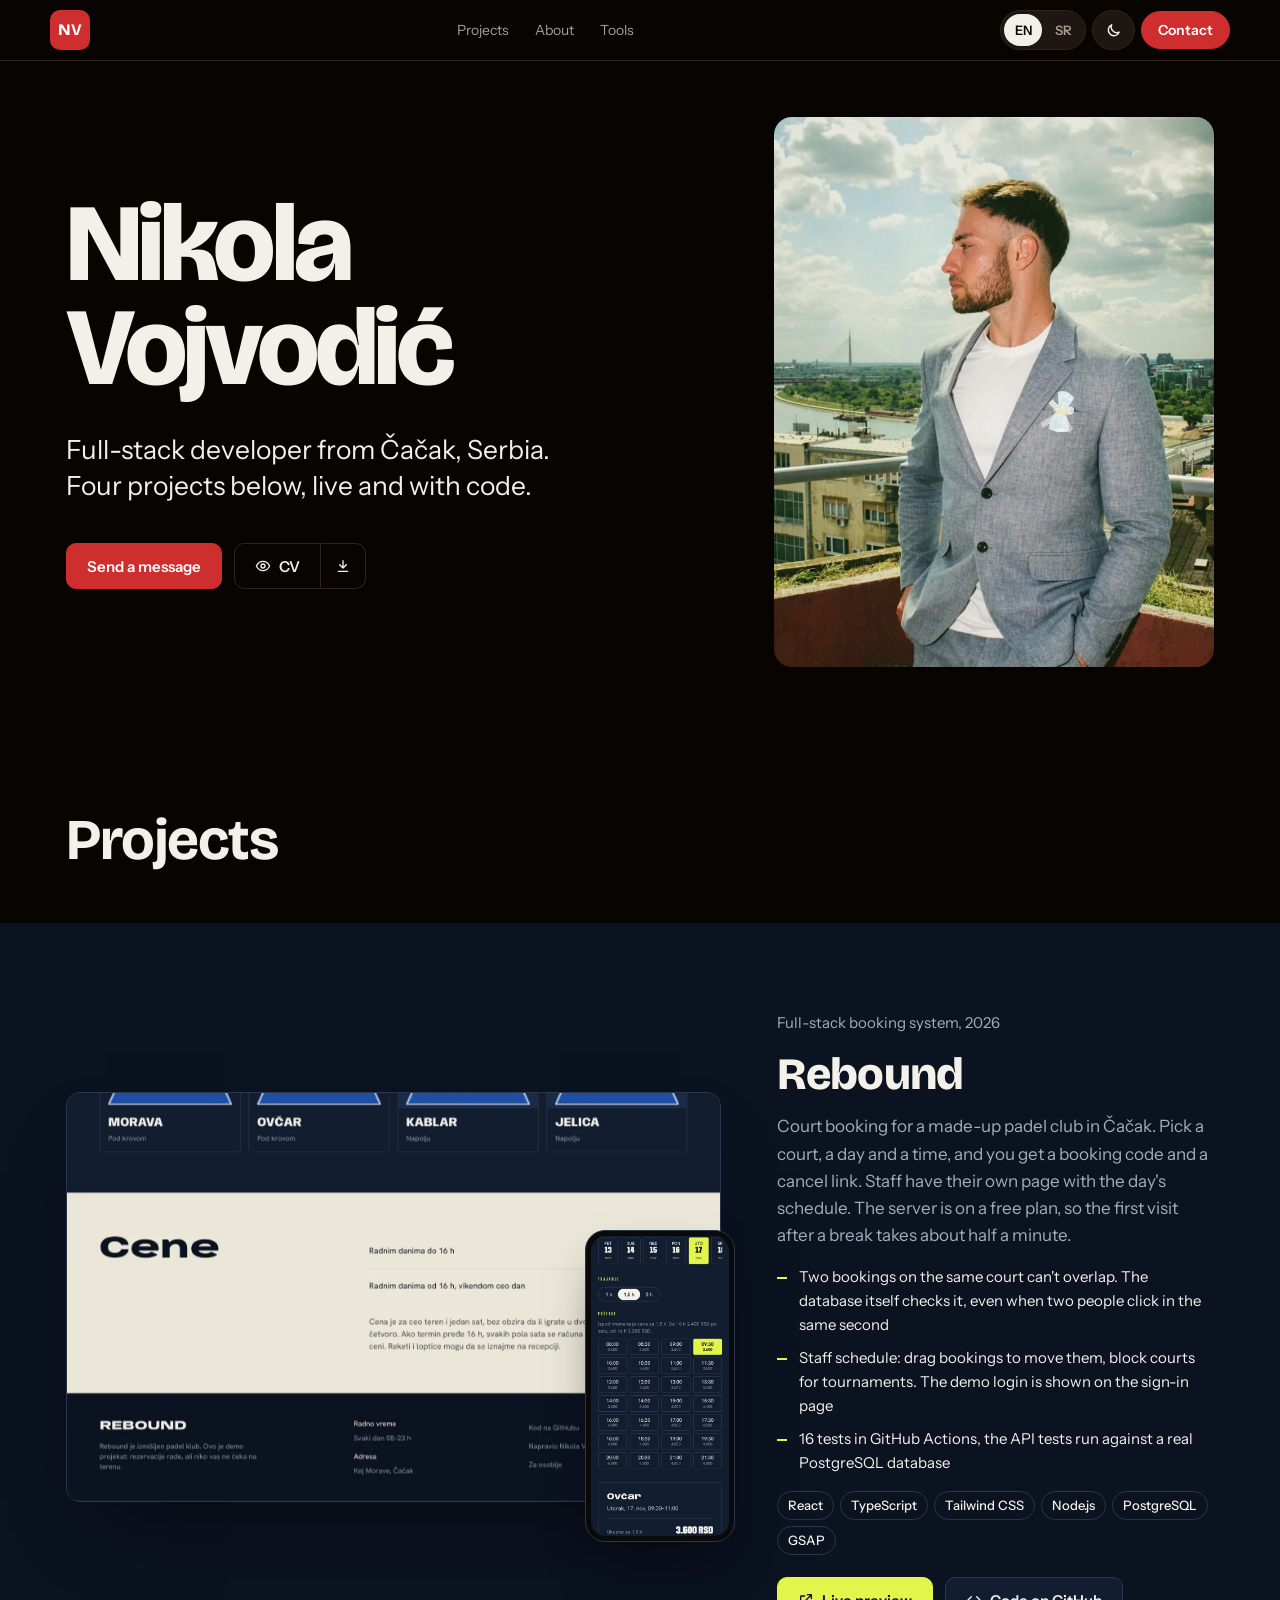
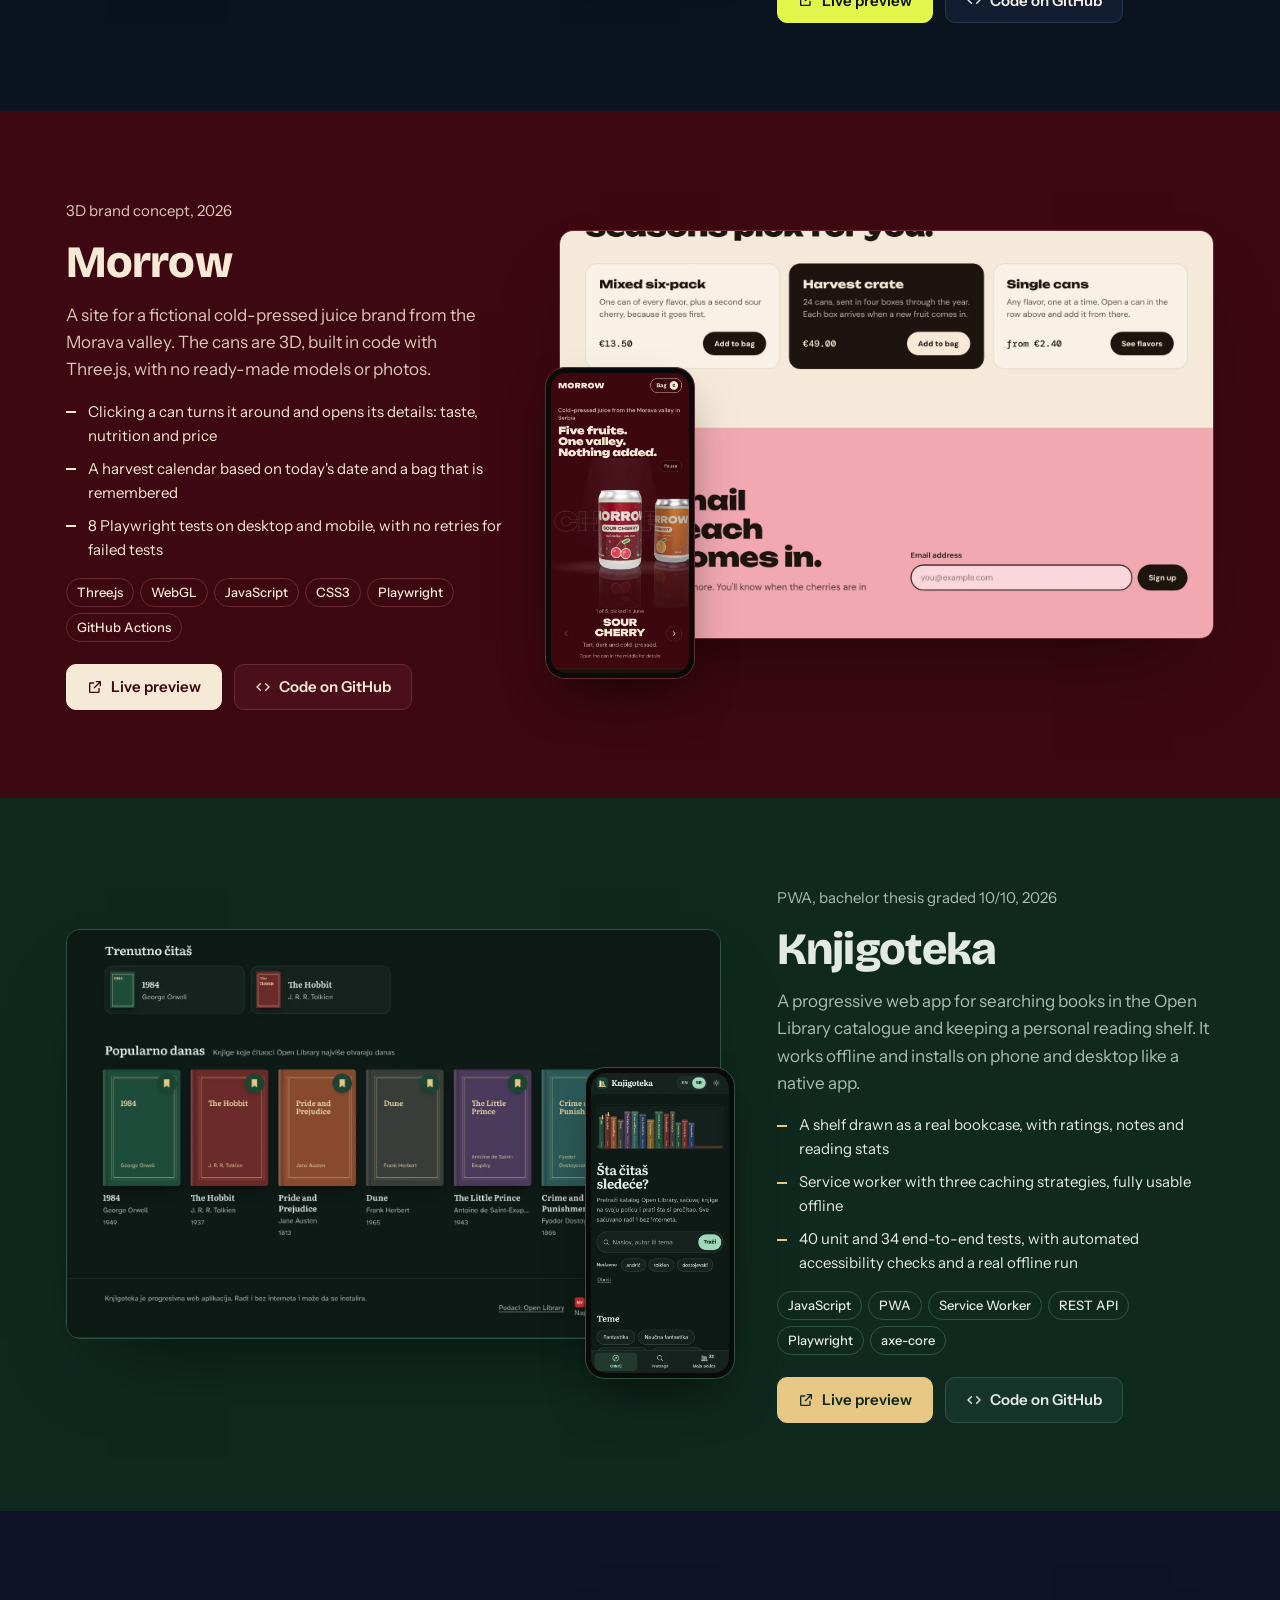
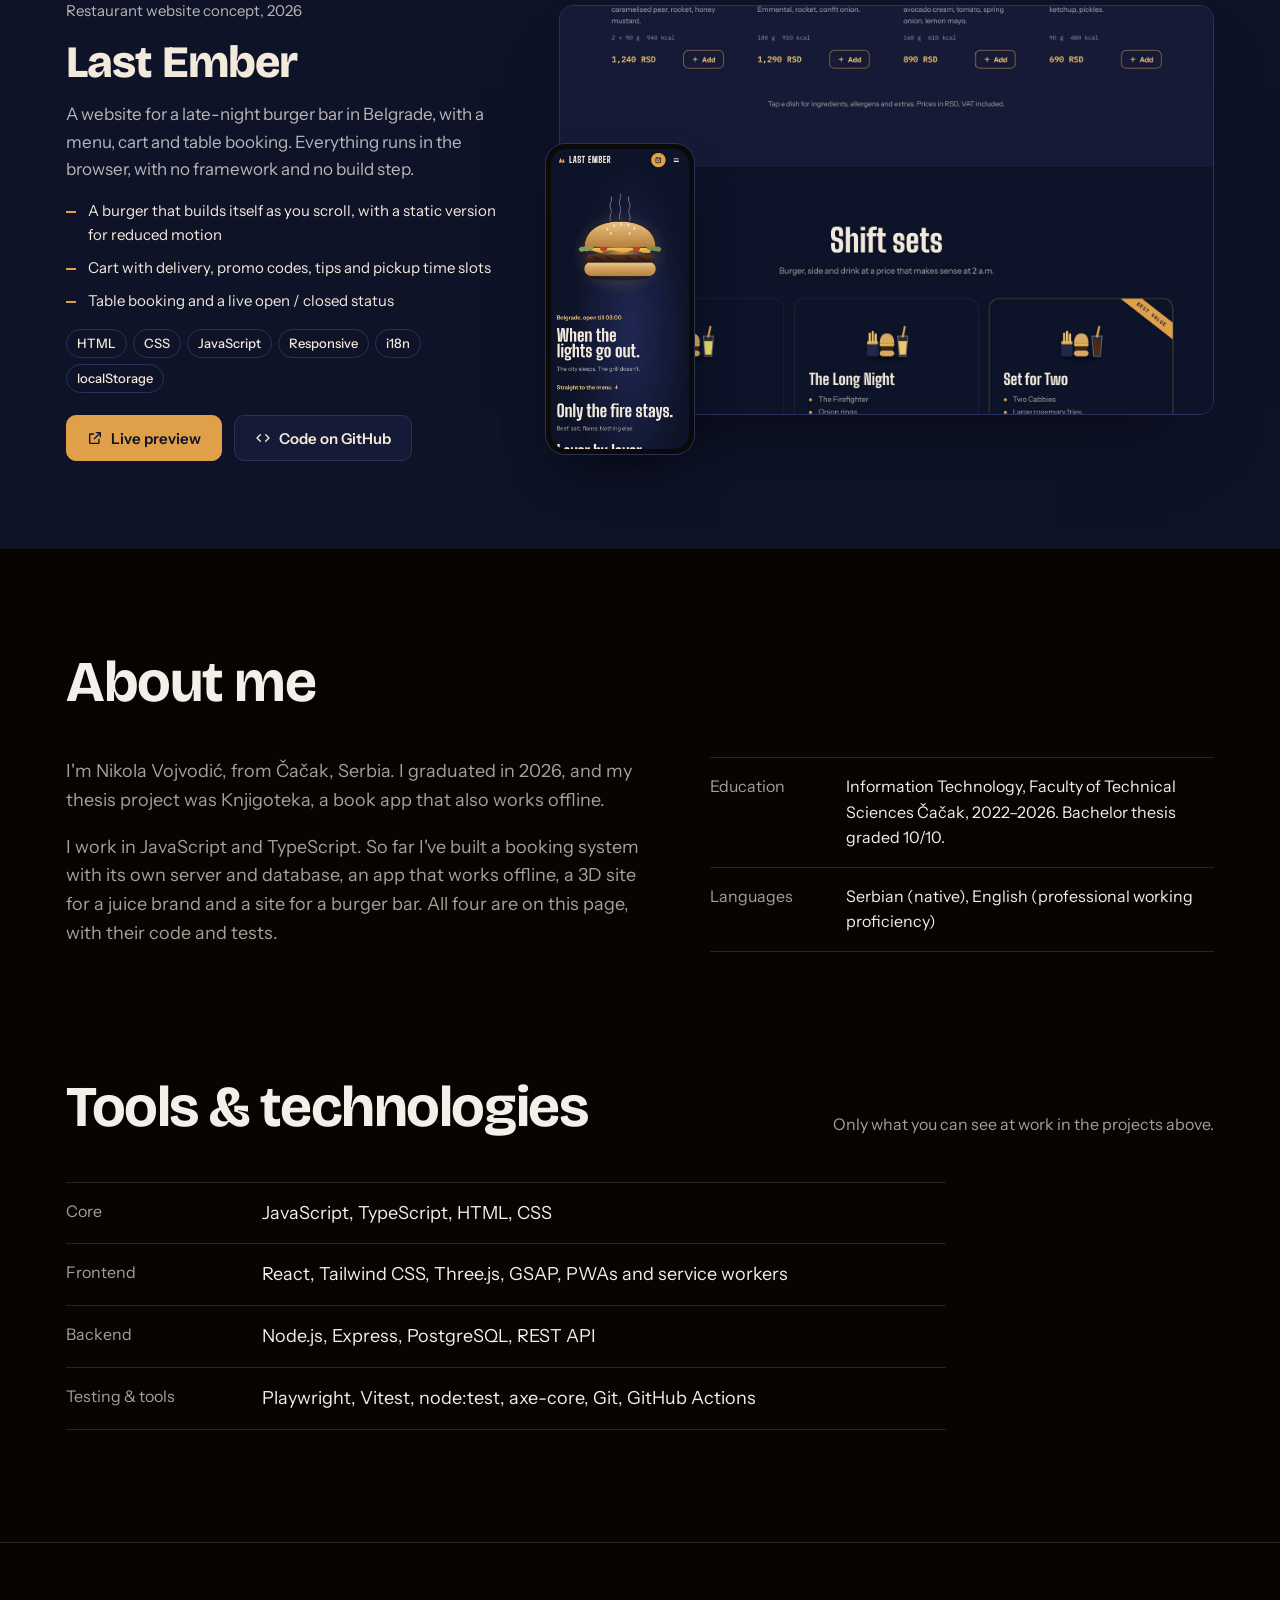
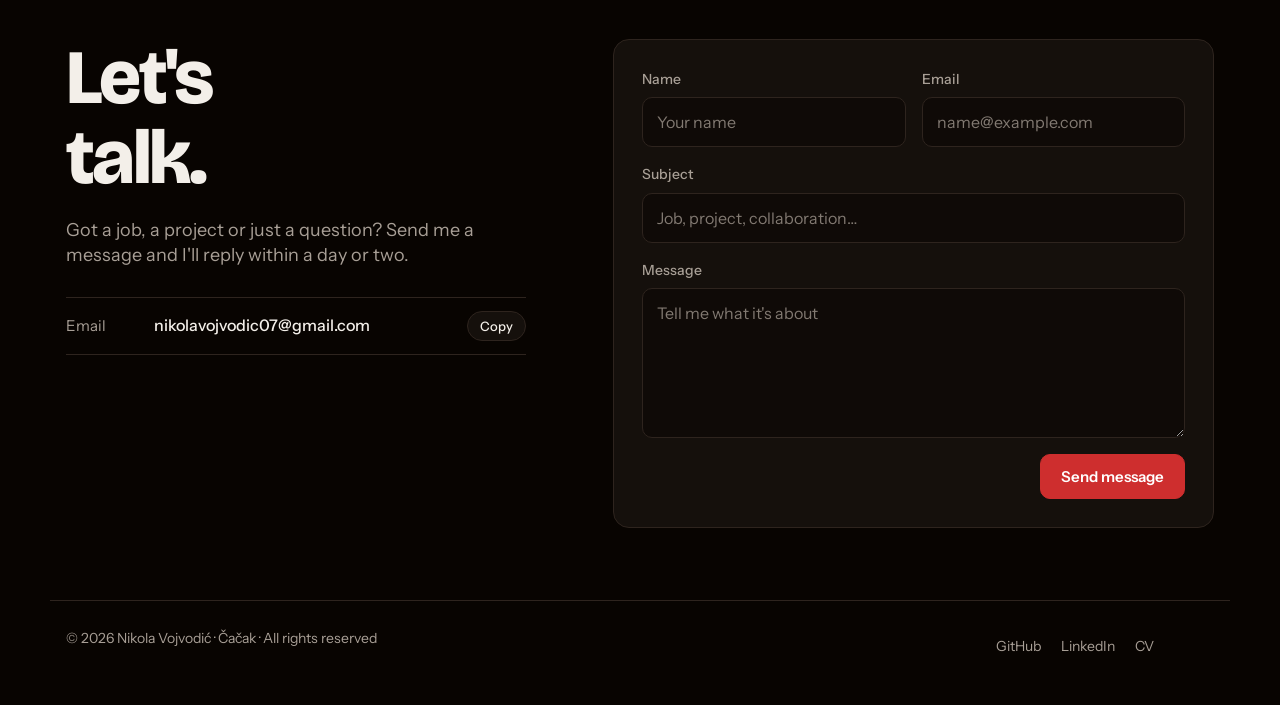
==== commit fbea5ae7: "Rewrite hero and about copy" ====
--- a/index.html
+++ b/index.html
@@ -77,7 +77,7 @@
     <div class="wrap">
       <div class="hero-in">
         <h1><span>Nikola</span> <span>Vojvodić</span></h1>
-        <p class="lead" style="--i:1" data-i18n="hero.lead">Full-stack developer iz Čačka. Pravim sajtove koji rade pravi posao.</p>
+        <p class="lead" style="--i:1" data-i18n="hero.lead">Full-stack developer iz Čačka. <br>Ispod su četiri projekta, uživo i sa kodom.</p>
         <div class="ctas" style="--i:2">
           <a class="btn primary" href="#kontakt" data-i18n="hero.cta2">Pošalji poruku</a>
           <span class="split"><a class="btn ghost" href="cv/Nikola_Vojvodic_CV.pdf" target="_blank" rel="noopener"><svg viewBox="0 0 24 24" fill="none" stroke="currentColor" stroke-width="2" stroke-linecap="round" stroke-linejoin="round" aria-hidden="true"><path d="M2 12s3.6-7 10-7 10 7 10 7-3.6 7-10 7S2 12 2 12Z"/><circle cx="12" cy="12" r="3"/></svg><span>CV</span></a><a class="btn ghost icon" href="cv/Nikola_Vojvodic_CV.pdf" download aria-label="Preuzmi CV" data-i18n-aria="cv.dl" title="PDF"><svg viewBox="0 0 24 24" fill="none" stroke="currentColor" stroke-width="2" stroke-linecap="round" stroke-linejoin="round" aria-hidden="true"><path d="M12 4v11M7 10l5 5 5-5M5 20h14"/></svg></a></span>
@@ -96,7 +96,6 @@
         <div>
           <h2 data-i18n="proj.title">Projekti</h2>
         </div>
-        <p data-i18n="proj.lead">Svaki projekat možeš da otvoriš uživo i da pogledaš kompletan izvorni kod.</p>
       </div>
     </div>
 
@@ -206,12 +205,11 @@
       </div>
       <div class="about">
         <div class="about-text">
-          <p data-i18n="ab.p1">Ja sam <strong>Nikola Vojvodić</strong>, full-stack developer iz Čačka i diplomirani inženjer informacionih tehnologija (FTN Čačak, 2026). Pravim kompletne, funkcionalne web aplikacije u JavaScript-u, od <strong>sistema za rezervacije</strong> sa sopstvenim serverom i bazom, preko <strong>offline-first PWA</strong> aplikacija, do <strong>interaktivnih 3D sajtova</strong> i sajtova za lokale.</p>
-          <p data-i18n="ab.p2">Svaki projekat pravim od nule, sa pažnjom na čist kod, <strong>pristupačnost i automatske testove</strong>. Svaki projekat na ovoj stranici ima verziju uživo i kompletan kod na GitHubu, a testovi se automatski pokreću pri svakoj izmeni.</p>
+          <p data-i18n="ab.p1">Zovem se Nikola Vojvodić i iz Čačka sam. Fakultet sam završio 2026, a diplomski rad mi je bila Knjigoteka, aplikacija za knjige koja radi i bez interneta.</p>
+          <p data-i18n="ab.p2">Radim u JavaScriptu i TypeScriptu. Do sada sam napravio sistem za rezervacije sa serverom i bazom, aplikaciju koja radi offline, 3D sajt za brend sokova i sajt za burger bar. Sva četiri projekta su na ovoj stranici, sa kodom i testovima.</p>
         </div>
         <dl class="facts">
-          <div><dt data-i18n="ab.k6">Obrazovanje</dt><dd data-i18n="ab.v6">Informacione tehnologije, Fakultet tehničkih nauka Čačak (2022–2026). Diplomski rad o PWA aplikacijama, ocena 10.</dd></div>
-          <div><dt data-i18n="ab.k3">Fokus</dt><dd data-i18n="ab.v3">PWA, pristupačnost (WCAG 2.1), automatsko testiranje, React</dd></div>
+          <div><dt data-i18n="ab.k6">Obrazovanje</dt><dd data-i18n="ab.v6">Informacione tehnologije, Fakultet tehničkih nauka Čačak, 2022–2026. Diplomski rad ocenjen desetkom.</dd></div>
           <div><dt data-i18n="ab.k4">Jezici</dt><dd data-i18n="ab.v4">Srpski (maternji), engleski (profesionalni nivo)</dd></div>
         </dl>
       </div>
--- a/css/style.css
+++ b/css/style.css
@@ -132,6 +132,7 @@
 .hero h1 { font-size: clamp(3.4rem, 8.6vw, 7.6rem); font-weight: 800; letter-spacing: -.035em; line-height: .9; }
 .hero h1 span { display: block; padding-bottom: .05em; }
 .lead { margin: 28px 0 40px; max-width: 21em; text-wrap: pretty; font-size: clamp(1.25rem, 2.1vw, 1.65rem); line-height: 1.35; }
+@media (max-width: 520px) { .hero .lead br { display: none; } }
 .me { margin: 0; border-radius: 18px; overflow: hidden; background: var(--surface); animation: rise 900ms var(--ease-out) both 120ms; }
 .me img { width: 100%; aspect-ratio: 4 / 5; object-fit: cover; }
 @media (max-width: 940px) {
@@ -185,7 +186,6 @@
 
 .about { display: grid; grid-template-columns: minmax(0, 1.15fr) minmax(0, 1fr); gap: 64px; align-items: start; }
 .about-text p { margin: 0 0 18px; font-size: 18px; color: var(--muted); max-width: 36em; }
-.about-text strong { color: var(--fg); font-weight: 500; }
 .facts { margin: 0; border-top: 1px solid var(--line); }
 .facts div { display: grid; grid-template-columns: 120px 1fr; gap: 16px; padding: 16px 0; border-bottom: 1px solid var(--line); }
 .facts dt { color: var(--muted); }
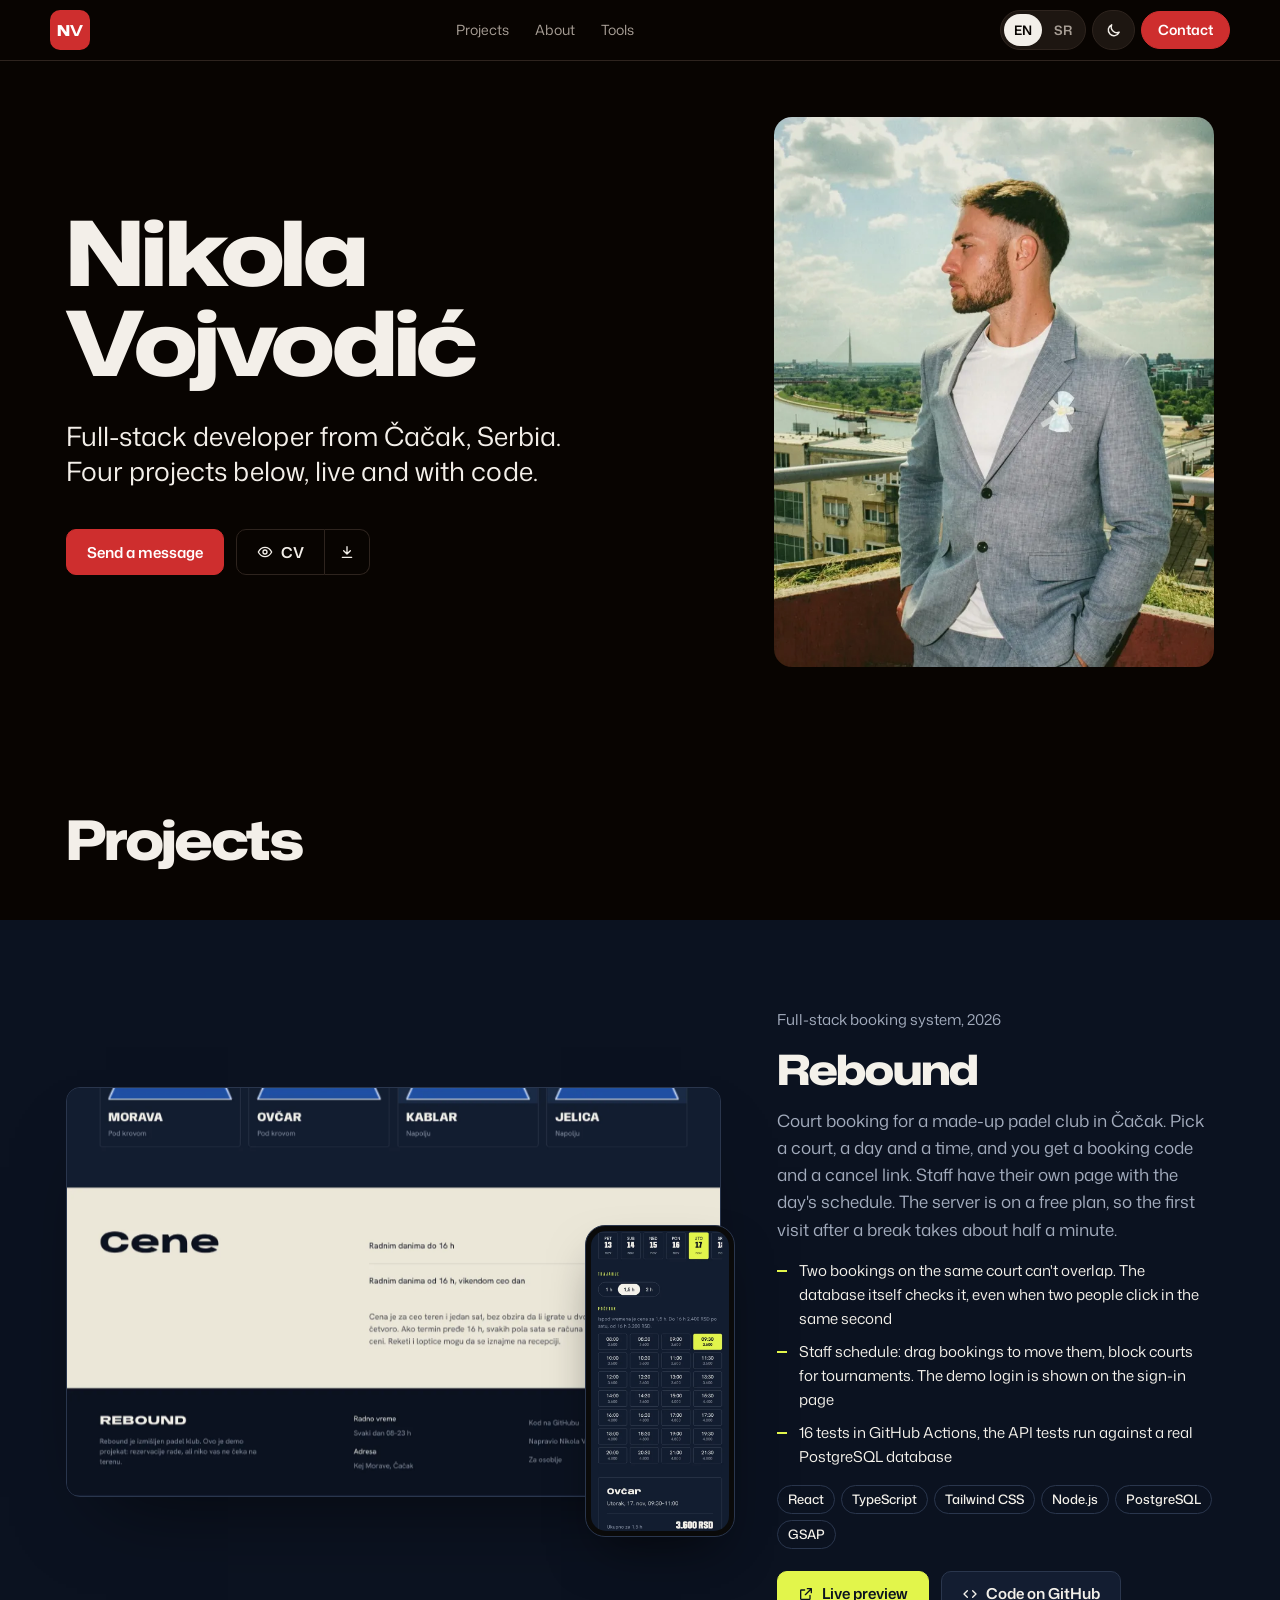
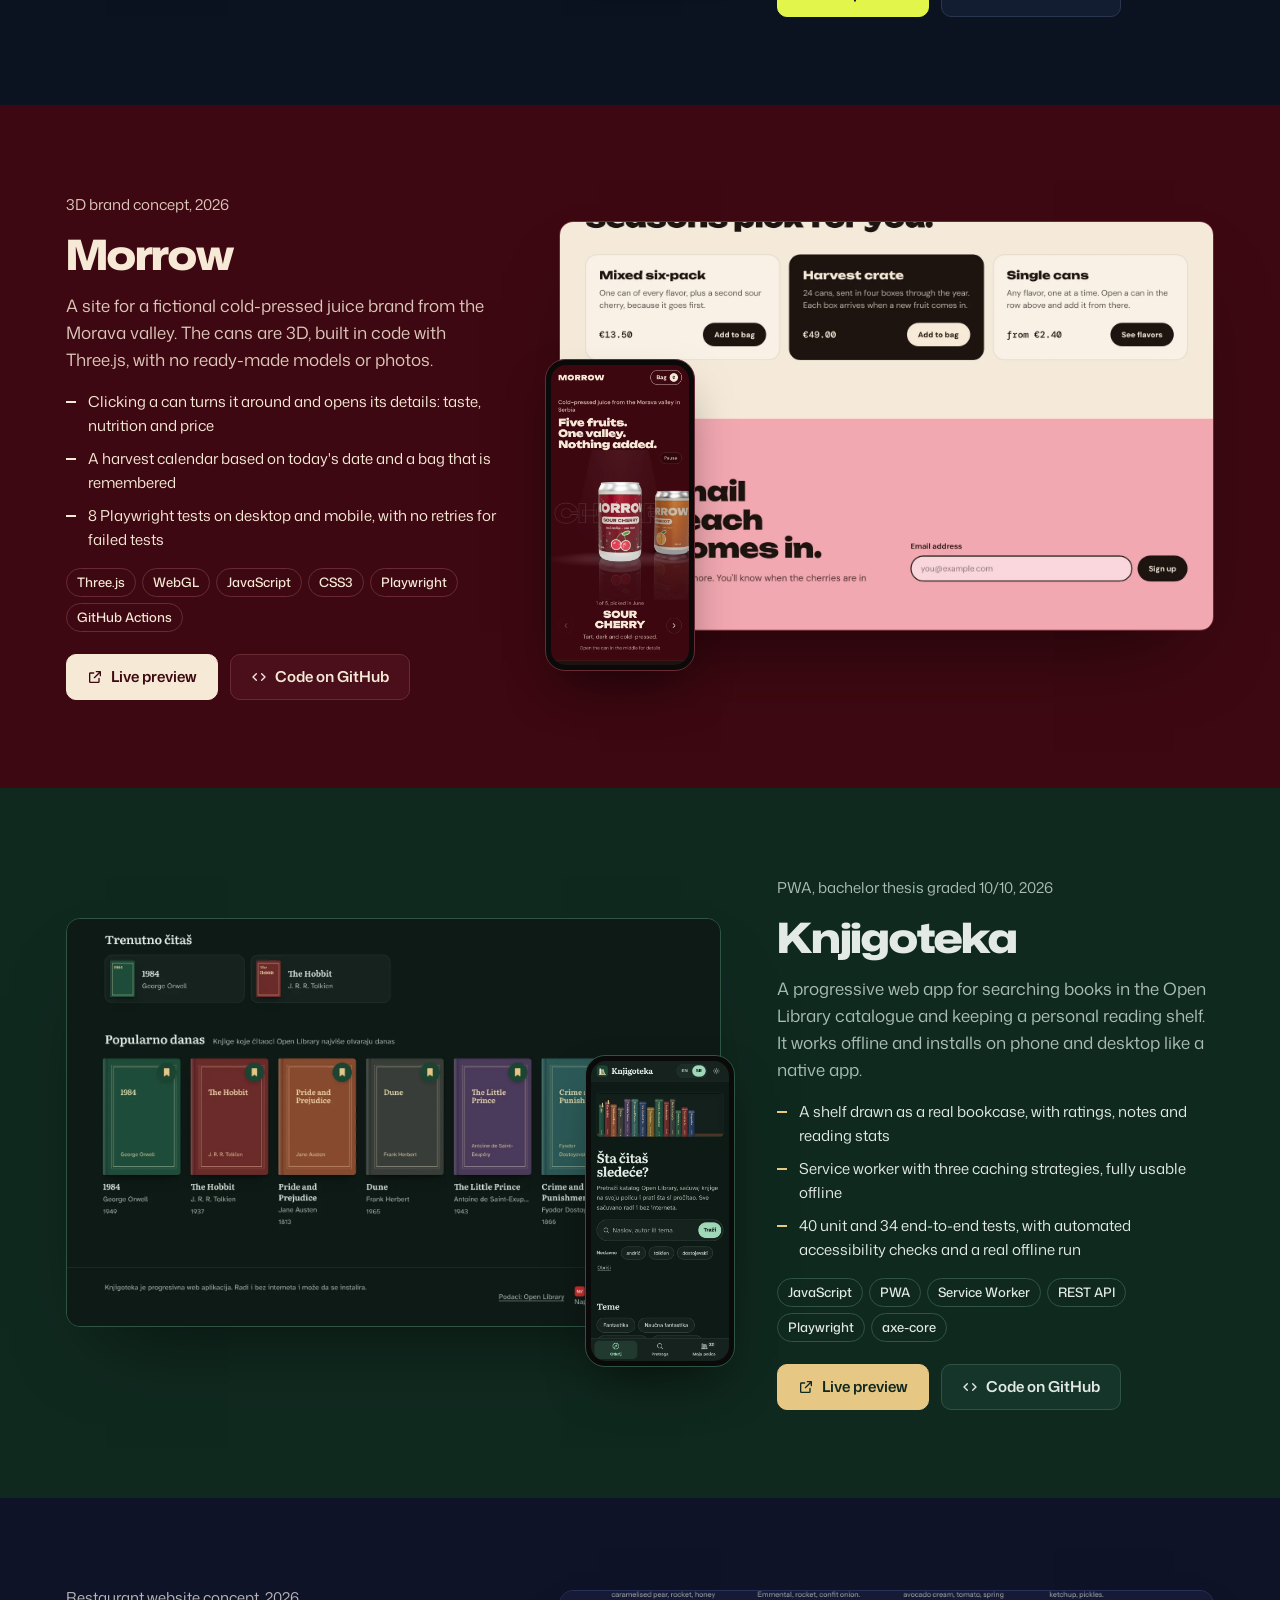
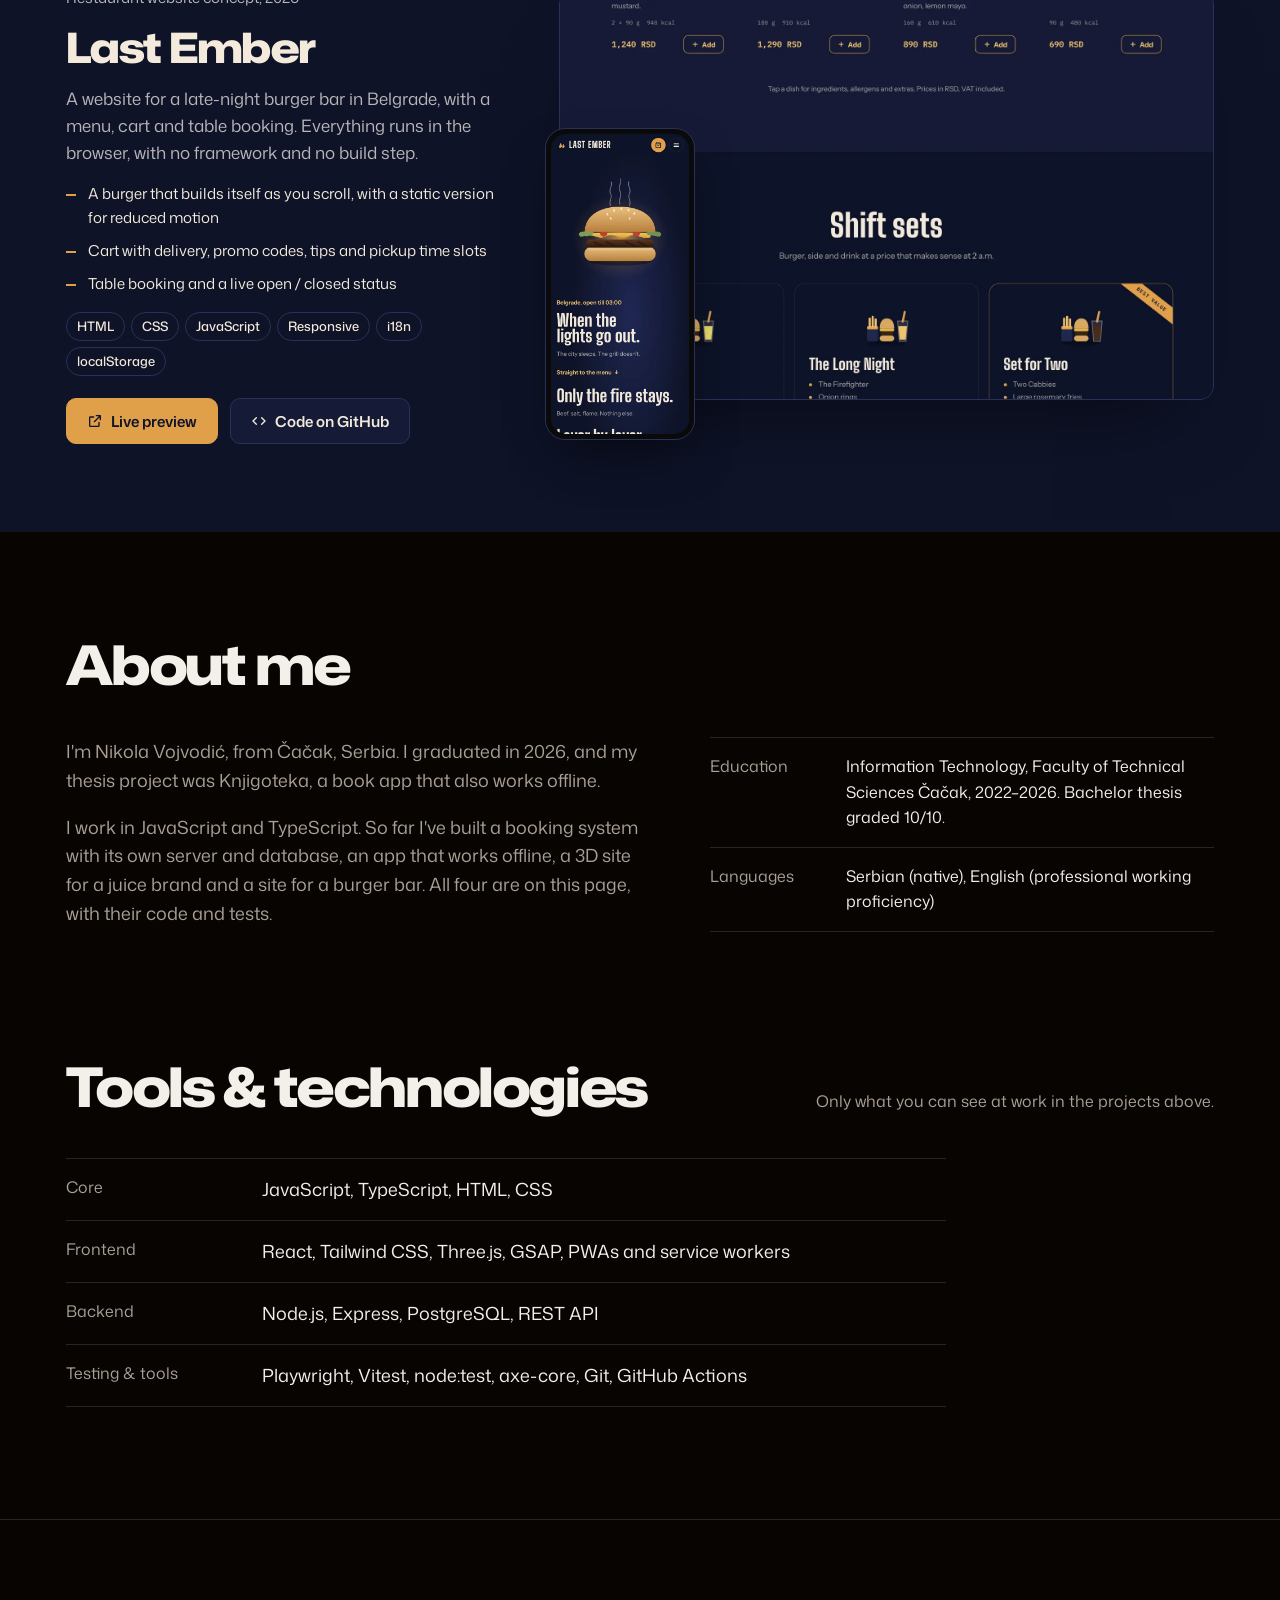
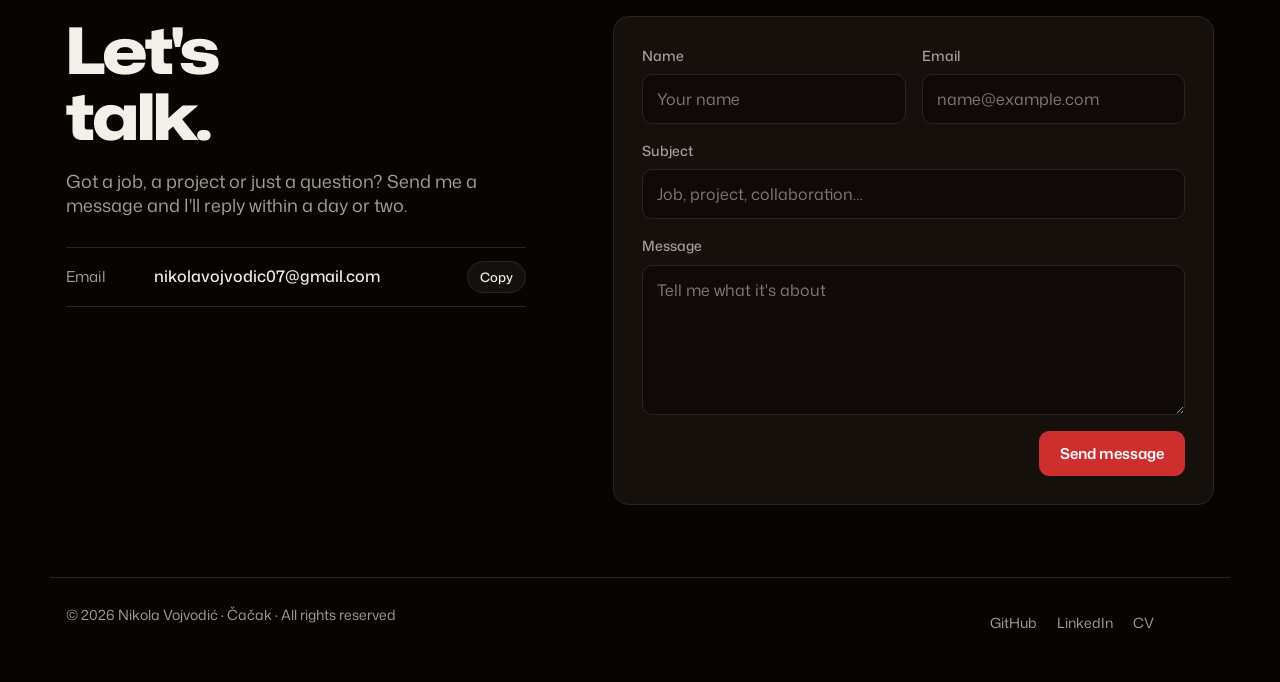
==== commit 55efb38d: "Optimize images" ====
--- a/index.html
+++ b/index.html
@@ -42,7 +42,7 @@
 <link rel="apple-touch-icon" href="/apple-touch-icon.png">
 <link rel="preconnect" href="https://fonts.googleapis.com">
 <link rel="preconnect" href="https://fonts.gstatic.com" crossorigin>
-<link rel="stylesheet" href="https://fonts.googleapis.com/css2?family=Bricolage+Grotesque:opsz,wght@12..96,700;12..96,800&family=Instrument+Sans:wght@400;500;600&display=swap">
+<link rel="stylesheet" href="https://fonts.googleapis.com/css2?family=Mona+Sans:wdth,wght@100..125,400..800&display=swap">
 <link rel="stylesheet" href="css/style.css">
 </head>
 <body>
--- a/css/style.css
+++ b/css/style.css
@@ -18,8 +18,8 @@
   --shadow: rgba(0, 0, 0, .55);
   --ease-out: cubic-bezier(.23, 1, .32, 1);
   --ease-in-out: cubic-bezier(.77, 0, .175, 1);
-  --f-display: "Bricolage Grotesque", "Arial Narrow", system-ui, sans-serif;
-  --f-body: "Instrument Sans", system-ui, -apple-system, "Segoe UI", sans-serif;
+  --f-display: "Mona Sans", Arial, system-ui, sans-serif;
+  --f-body: "Mona Sans", system-ui, -apple-system, "Segoe UI", sans-serif;
   color-scheme: dark;
 }
 :root[data-mode="light"] {
@@ -52,7 +52,7 @@
 img { max-width: 100%; height: auto; display: block; }
 a { color: inherit; }
 :focus-visible { outline: 2px solid var(--powder); outline-offset: 3px; border-radius: 6px; }
-h1, h2, h3 { font-family: var(--f-display); text-wrap: balance; margin: 0; line-height: 1.04; }
+h1, h2, h3 { font-family: var(--f-display); font-stretch: 125%; text-wrap: balance; margin: 0; line-height: 1.04; }
 .wrap {
   max-width: 1180px; margin: 0 auto;
   padding-left: max(16px, env(safe-area-inset-left, 0px));
@@ -87,7 +87,7 @@
 .logo { display: grid; place-items: center; width: 40px; height: 40px; flex: none; border-radius: 10px; text-decoration: none;
   background: var(--accent); transition: background-color 200ms ease; }
 @media (hover: hover) and (pointer: fine) { .logo:hover { background: var(--accent-hover); } }
-.logo span { font: 800 16px/1 var(--f-display); letter-spacing: -.02em; color: var(--accent-ink); }
+.logo span { font: 800 15px/1 var(--f-display); font-stretch: 125%; letter-spacing: -.02em; color: var(--accent-ink); }
 .logo span b { font-weight: 700; }
 .nav ul { list-style: none; display: flex; gap: 2px; margin: 0; padding: 0; font-size: 14px; }
 .nav ul a { position: relative; display: block; text-decoration: none; color: var(--muted); padding: 8px 12px; transition: color .2s; }
@@ -129,7 +129,7 @@
 .hero .wrap { position: relative; z-index: 2; padding-block: 56px 40px; display: grid; grid-template-columns: minmax(0, 1fr) minmax(0, 440px); gap: 72px; align-items: center; }
 .hero-in > * { animation: rise 700ms var(--ease-out) both; animation-delay: calc(var(--i, 0) * 70ms + 60ms); }
 @keyframes rise { from { opacity: 0; transform: translateY(12px); } }
-.hero h1 { font-size: clamp(3.4rem, 8.6vw, 7.6rem); font-weight: 800; letter-spacing: -.035em; line-height: .9; }
+.hero h1 { font-size: clamp(2.9rem, 7vw, 6.2rem); font-weight: 800; letter-spacing: -.03em; line-height: .96; }
 .hero h1 span { display: block; padding-bottom: .05em; }
 .lead { margin: 28px 0 40px; max-width: 21em; text-wrap: pretty; font-size: clamp(1.25rem, 2.1vw, 1.65rem); line-height: 1.35; }
 @media (max-width: 520px) { .hero .lead br { display: none; } }
@@ -150,7 +150,7 @@
 
 section.block > .wrap { padding-block: 104px 8px; }
 .sec-head { display: flex; flex-wrap: wrap; align-items: end; justify-content: space-between; gap: 16px 32px; margin-bottom: 44px; }
-.sec-head h2 { font-size: clamp(2.2rem, 5vw, 3.6rem); font-weight: 700; letter-spacing: -.025em; }
+.sec-head h2 { font-size: clamp(1.9rem, 4.6vw, 3.4rem); font-weight: 800; letter-spacing: -.03em; }
 .sec-head p { margin: 0; max-width: 32em; color: var(--muted); }
 
 .proj { scroll-margin-top: 60px; background: var(--bg); color: var(--fg); }
@@ -170,7 +170,7 @@
 .phone img { border-radius: 15px; aspect-ratio: 390 / 844; object-fit: cover; object-position: top; width: 100%; }
 .proj.flip .phone { right: auto; left: -14px; }
 .proj-info { display: flex; flex-direction: column; gap: 16px; min-width: 0; }
-.proj-info h3 { font-size: clamp(2rem, 4vw, 2.8rem); font-weight: 800; letter-spacing: -.02em; }
+.proj-info h3 { font-size: clamp(1.9rem, 3.6vw, 2.6rem); font-weight: 800; letter-spacing: -.03em; }
 .proj-info > p { margin: 0; color: var(--muted); font-size: 17px; }
 .proj .ctas { margin-top: 6px; }
 .feat { list-style: none; margin: 0; padding: 0; display: grid; gap: 9px; }
@@ -198,7 +198,7 @@
 
 .contact { margin-top: 104px; border-top: 1px solid var(--line); }
 .contact .wrap { padding-block: 96px 72px; display: grid; grid-template-columns: minmax(0, .9fr) minmax(0, 1.1fr); gap: 56px; align-items: start; }
-.contact h2 { font-size: clamp(2.6rem, 6.5vw, 4.8rem); font-weight: 800; letter-spacing: -.035em; }
+.contact h2 { font-size: clamp(2.3rem, 5.4vw, 4rem); font-weight: 800; letter-spacing: -.03em; }
 .contact .lead { color: var(--muted); font-size: 18px; margin: 20px 0 0; max-width: 26em; }
 .mail-row { display: flex; align-items: center; gap: 14px; flex-wrap: wrap; max-width: 460px; margin-top: 30px; padding: 13px 0;
   border-top: 1px solid var(--line); border-bottom: 1px solid var(--line); }
@@ -208,6 +208,7 @@
   transition: border-color 200ms ease, transform 160ms var(--ease-out); }
 .mail-row button:active { transform: scale(.97); }
 @media (hover: hover) and (pointer: fine) { .mail-row button:hover { border-color: var(--fg); } }
+@media (max-width: 460px) { .mail-row .label { display: none; } }
 form { display: grid; gap: 16px; background: var(--surface); border: 1px solid var(--line); border-radius: 16px; padding: 28px; }
 .row2 { display: grid; grid-template-columns: 1fr 1fr; gap: 16px; }
 .field { display: grid; gap: 7px; min-width: 0; }
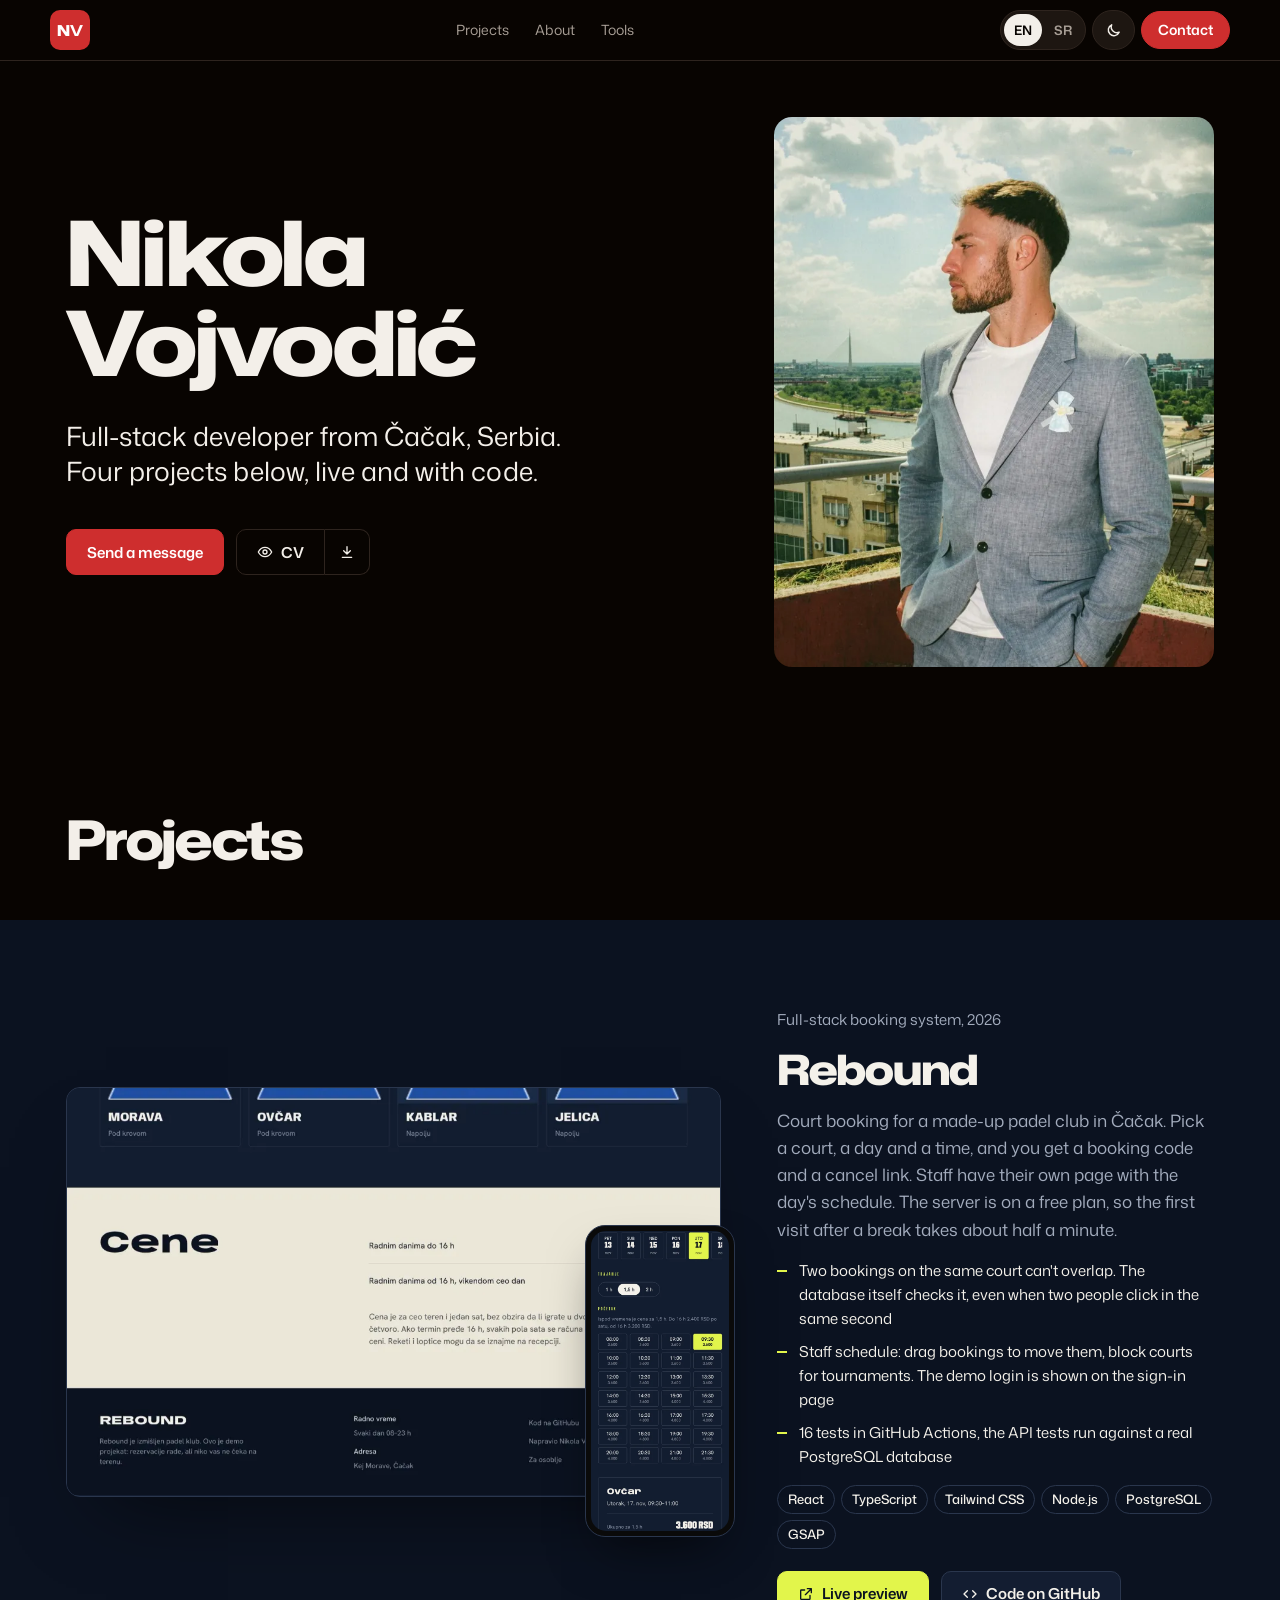
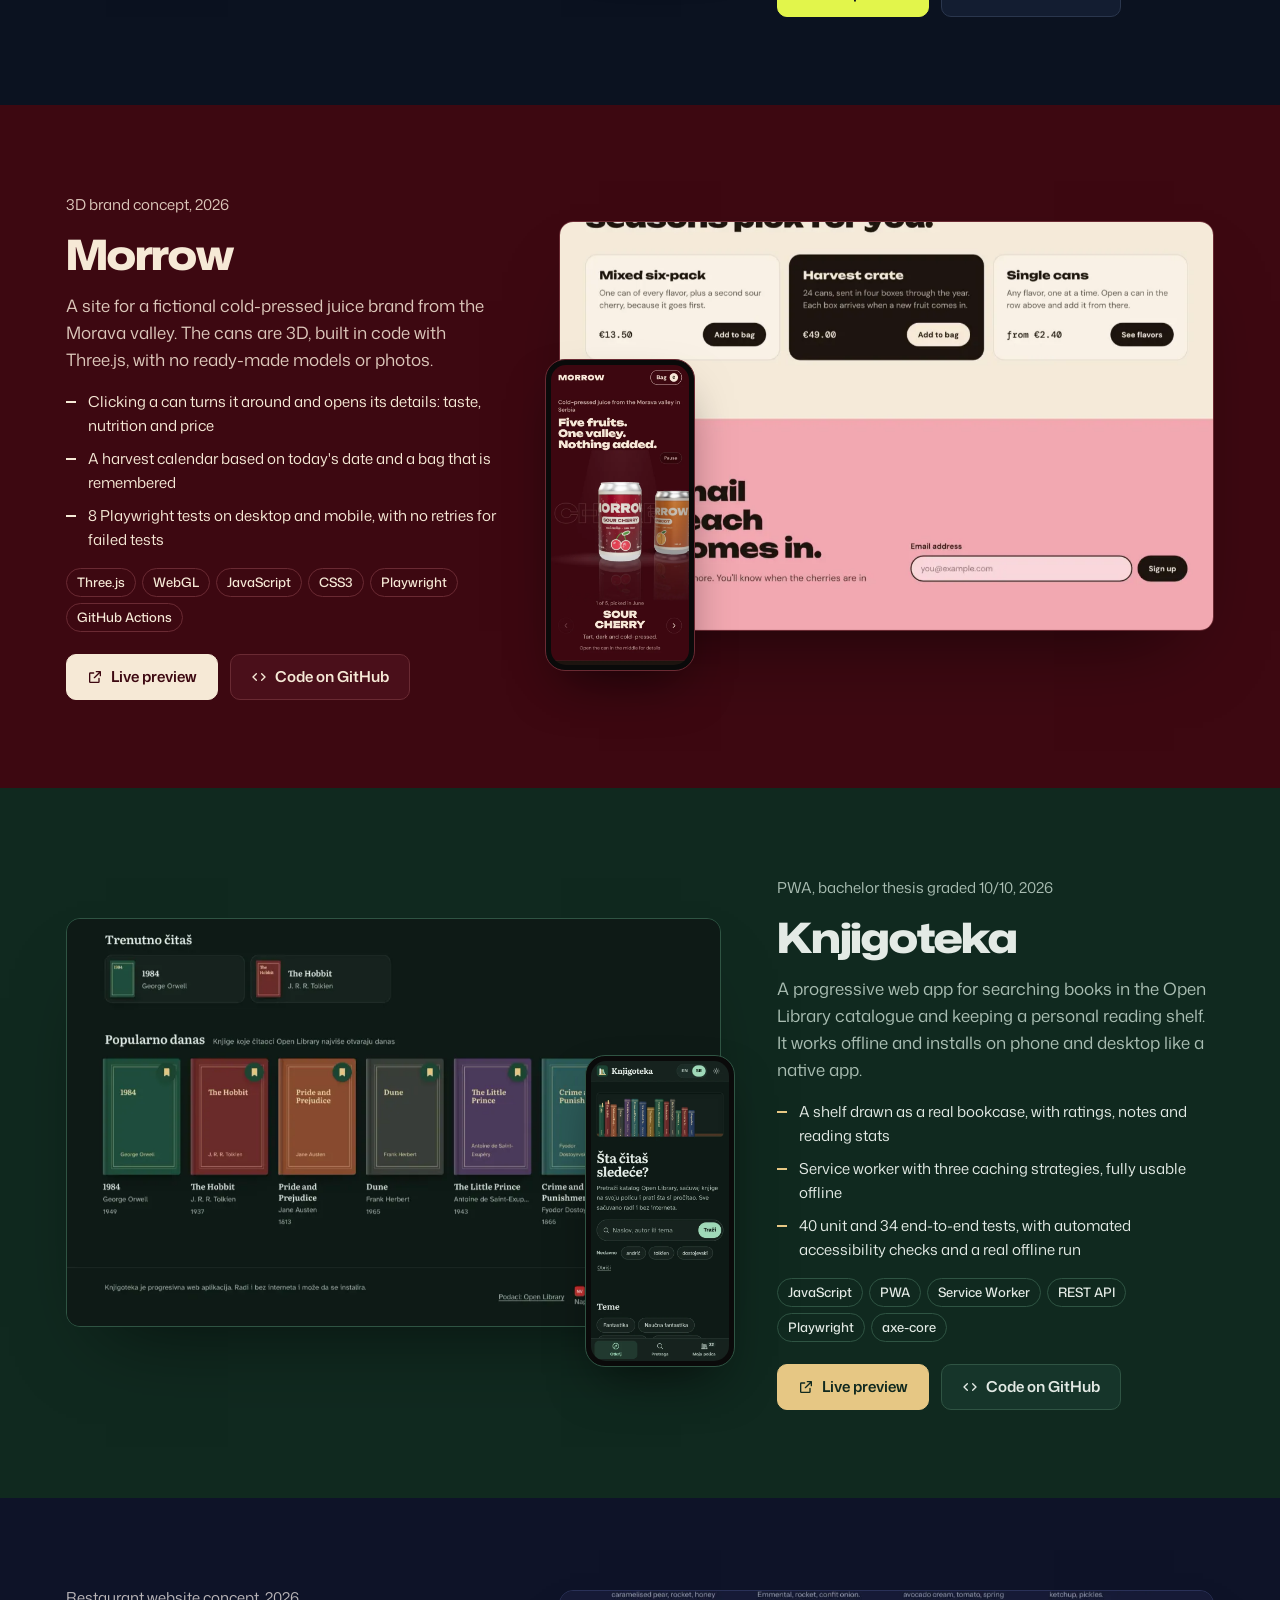
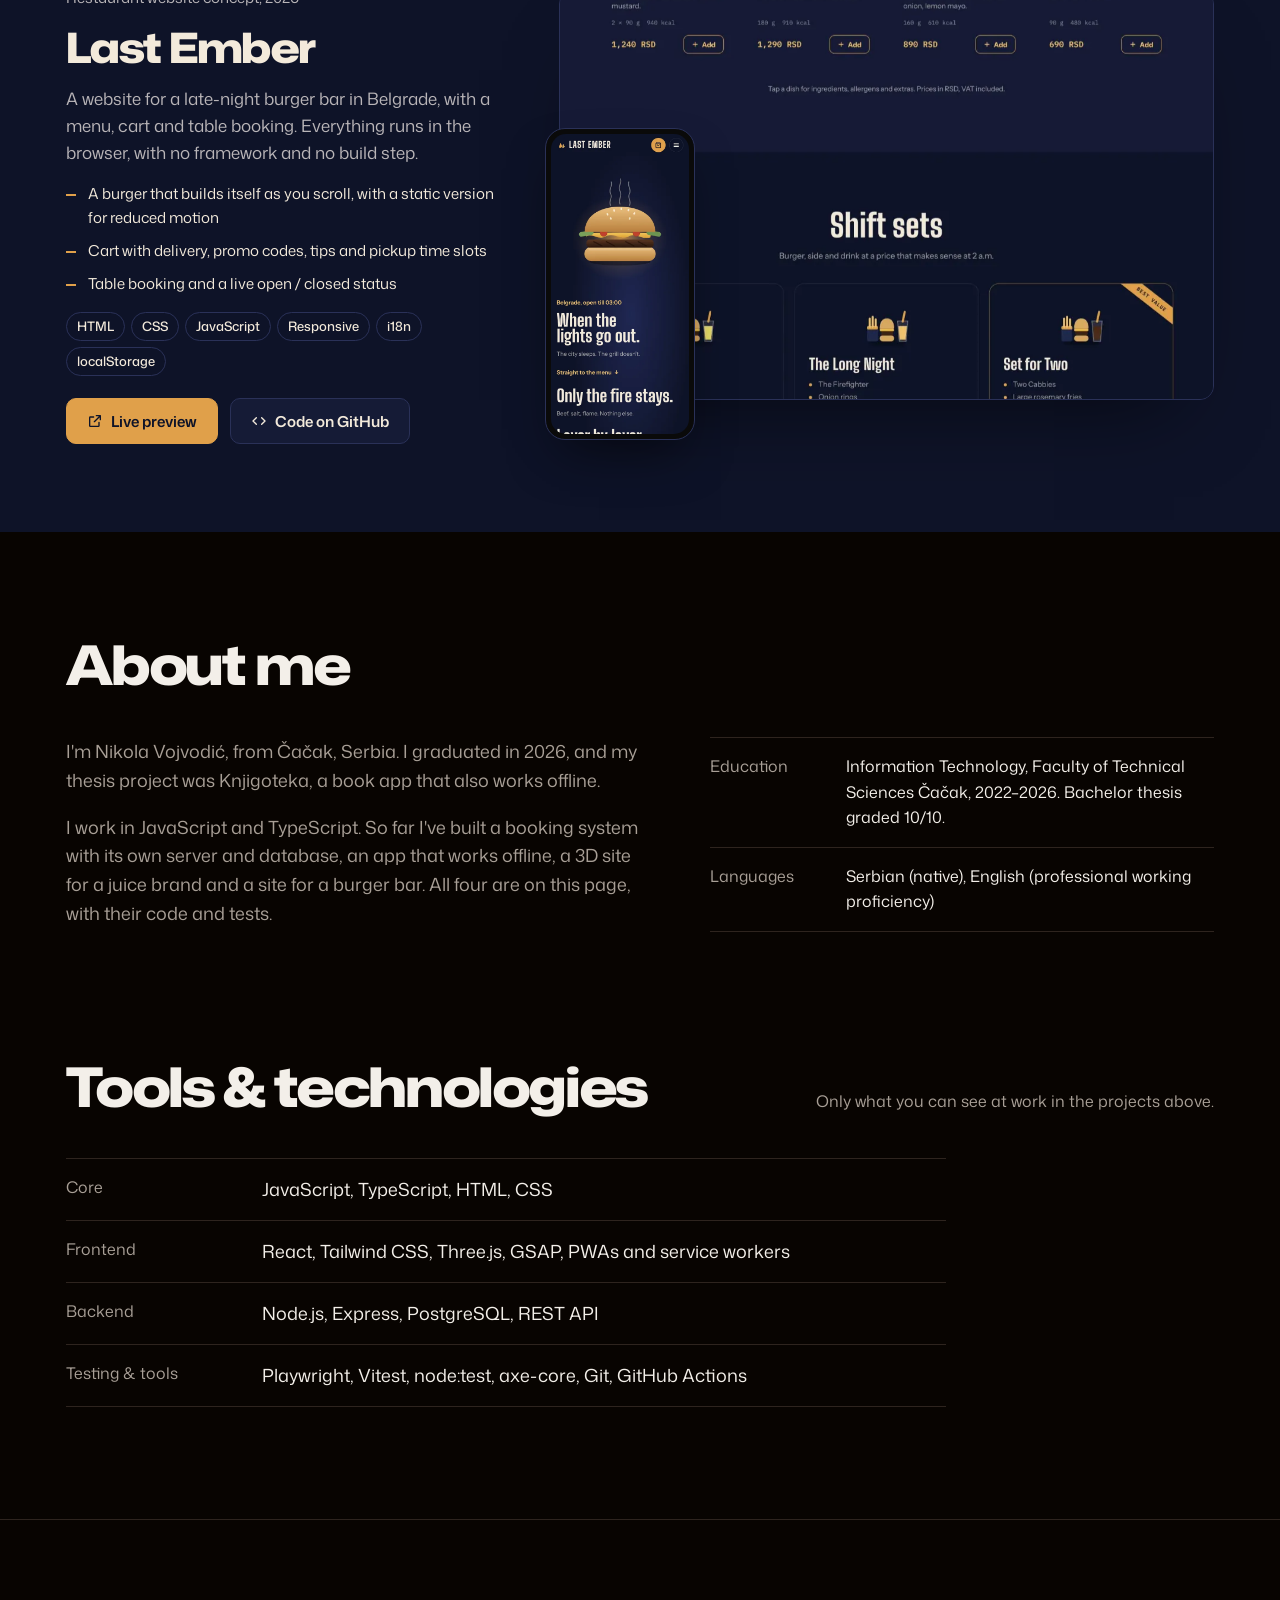
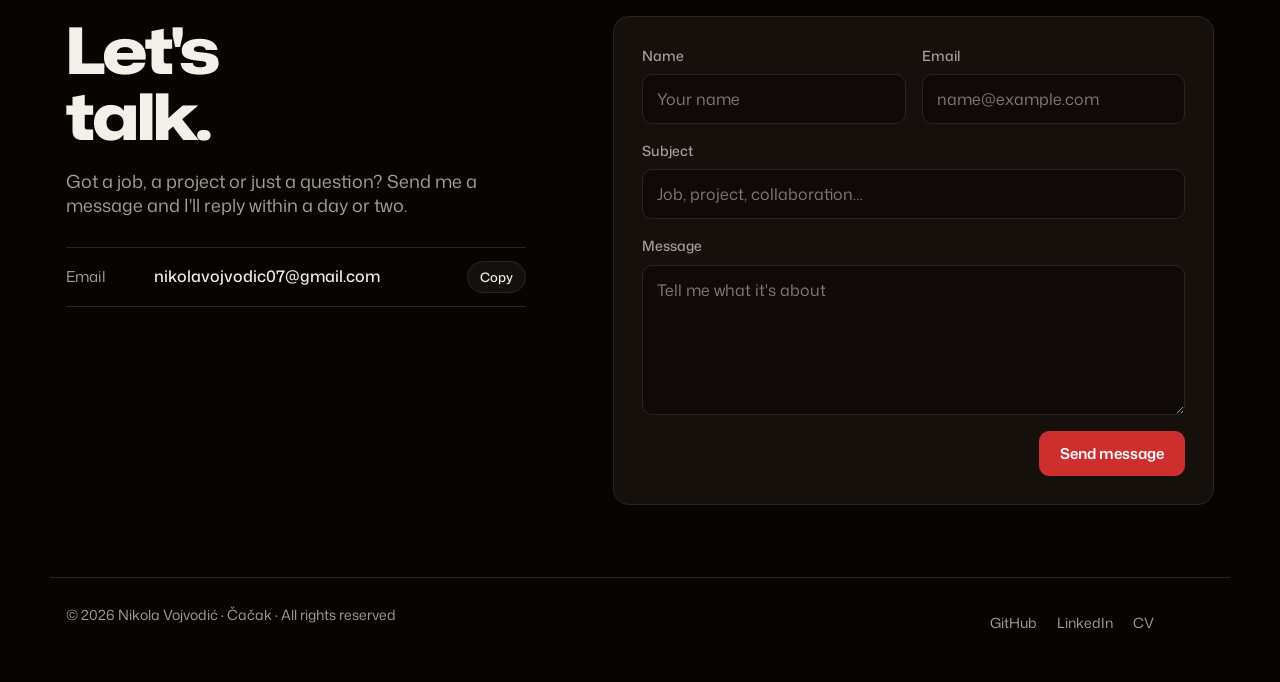
==== commit 1930d9ec: "Serve smaller screenshots on phones" ====
--- a/index.html
+++ b/index.html
@@ -102,8 +102,8 @@
     <article class="proj" id="p-rebound">
       <div class="wrap">
         <div class="shots">
-          <div class="screen"><img class="reel" src="img/rebound-desktop.webp" width="1600" height="3399" alt="Rebound, početna strana" data-i18n-alt="re.altd" loading="lazy"></div>
-          <div class="phone"><img src="img/rebound-phone.webp" width="500" height="1082" alt="Rebound, izbor termina na telefonu" data-i18n-alt="re.altm" loading="lazy"></div>
+          <div class="screen"><img class="reel" src="img/rebound-desktop.webp" srcset="img/rebound-desktop-1100.webp 1100w, img/rebound-desktop.webp 1600w" sizes="(max-width: 900px) calc(100vw - 32px), 720px" width="1600" height="3399" alt="Rebound, početna strana" data-i18n-alt="re.altd" loading="lazy" decoding="async"></div>
+          <div class="phone"><img src="img/rebound-phone.webp" width="500" height="1082" alt="Rebound, izbor termina na telefonu" data-i18n-alt="re.altm" loading="lazy" decoding="async"></div>
         </div>
         <div class="proj-info">
           <span class="label" data-i18n="re.meta">Full-stack sistem za rezervacije, 2026</span>
@@ -126,8 +126,8 @@
     <article class="proj flip" id="p-morrow">
       <div class="wrap">
         <div class="shots">
-          <div class="screen"><img class="reel" src="img/morrow-desktop.webp" width="1600" height="4000" alt="Morrow, početna strana" data-i18n-alt="mo.altd" loading="lazy"></div>
-          <div class="phone"><img src="img/morrow-phone.webp" width="500" height="1082" alt="Morrow, mobilni prikaz" data-i18n-alt="mo.altm" loading="lazy"></div>
+          <div class="screen"><img class="reel" src="img/morrow-desktop.webp" srcset="img/morrow-desktop-1100.webp 1100w, img/morrow-desktop.webp 1600w" sizes="(max-width: 900px) calc(100vw - 32px), 720px" width="1600" height="4000" alt="Morrow, početna strana" data-i18n-alt="mo.altd" loading="lazy" decoding="async"></div>
+          <div class="phone"><img src="img/morrow-phone.webp" width="500" height="1082" alt="Morrow, mobilni prikaz" data-i18n-alt="mo.altm" loading="lazy" decoding="async"></div>
         </div>
         <div class="proj-info">
           <span class="label" data-i18n="mo.meta">3D koncept brenda, 2026</span>
@@ -150,8 +150,8 @@
     <article class="proj" id="p-knjigoteka">
       <div class="wrap">
         <div class="shots">
-          <div class="screen"><img class="reel" src="img/knjigoteka-desktop-dark.webp" width="1600" height="1915" alt="Knjigoteka, početna strana" data-i18n-alt="k.altd" loading="lazy"></div>
-          <div class="phone"><img src="img/knjigoteka-mobile-dark.webp" width="500" height="1082" alt="Knjigoteka, mobilni prikaz" data-i18n-alt="k.altm" loading="lazy"></div>
+          <div class="screen"><img class="reel" src="img/knjigoteka-desktop-dark.webp" srcset="img/knjigoteka-desktop-dark-1100.webp 1100w, img/knjigoteka-desktop-dark.webp 1600w" sizes="(max-width: 900px) calc(100vw - 32px), 720px" width="1600" height="1915" alt="Knjigoteka, početna strana" data-i18n-alt="k.altd" loading="lazy" decoding="async"></div>
+          <div class="phone"><img src="img/knjigoteka-mobile-dark.webp" width="500" height="1082" alt="Knjigoteka, mobilni prikaz" data-i18n-alt="k.altm" loading="lazy" decoding="async"></div>
         </div>
         <div class="proj-info">
           <span class="label" data-i18n="k.meta">PWA, diplomski rad ocenjen desetkom, 2026</span>
@@ -174,8 +174,8 @@
     <article class="proj flip" id="p-last-ember">
       <div class="wrap">
         <div class="shots">
-          <div class="screen"><img class="reel" src="img/last-ember-desktop.webp" width="1600" height="4000" alt="Last Ember, početna strana" data-i18n-alt="le.altd" loading="lazy"></div>
-          <div class="phone"><img src="img/last-ember-phone.webp" width="500" height="1082" alt="Last Ember, mobilni prikaz" data-i18n-alt="le.altm" loading="lazy"></div>
+          <div class="screen"><img class="reel" src="img/last-ember-desktop.webp" srcset="img/last-ember-desktop-1100.webp 1100w, img/last-ember-desktop.webp 1600w" sizes="(max-width: 900px) calc(100vw - 32px), 720px" width="1600" height="4000" alt="Last Ember, početna strana" data-i18n-alt="le.altd" loading="lazy" decoding="async"></div>
+          <div class="phone"><img src="img/last-ember-phone.webp" width="500" height="1082" alt="Last Ember, mobilni prikaz" data-i18n-alt="le.altm" loading="lazy" decoding="async"></div>
         </div>
         <div class="proj-info">
           <span class="label" data-i18n="le.meta">Koncept sajta za restoran, 2026</span>
